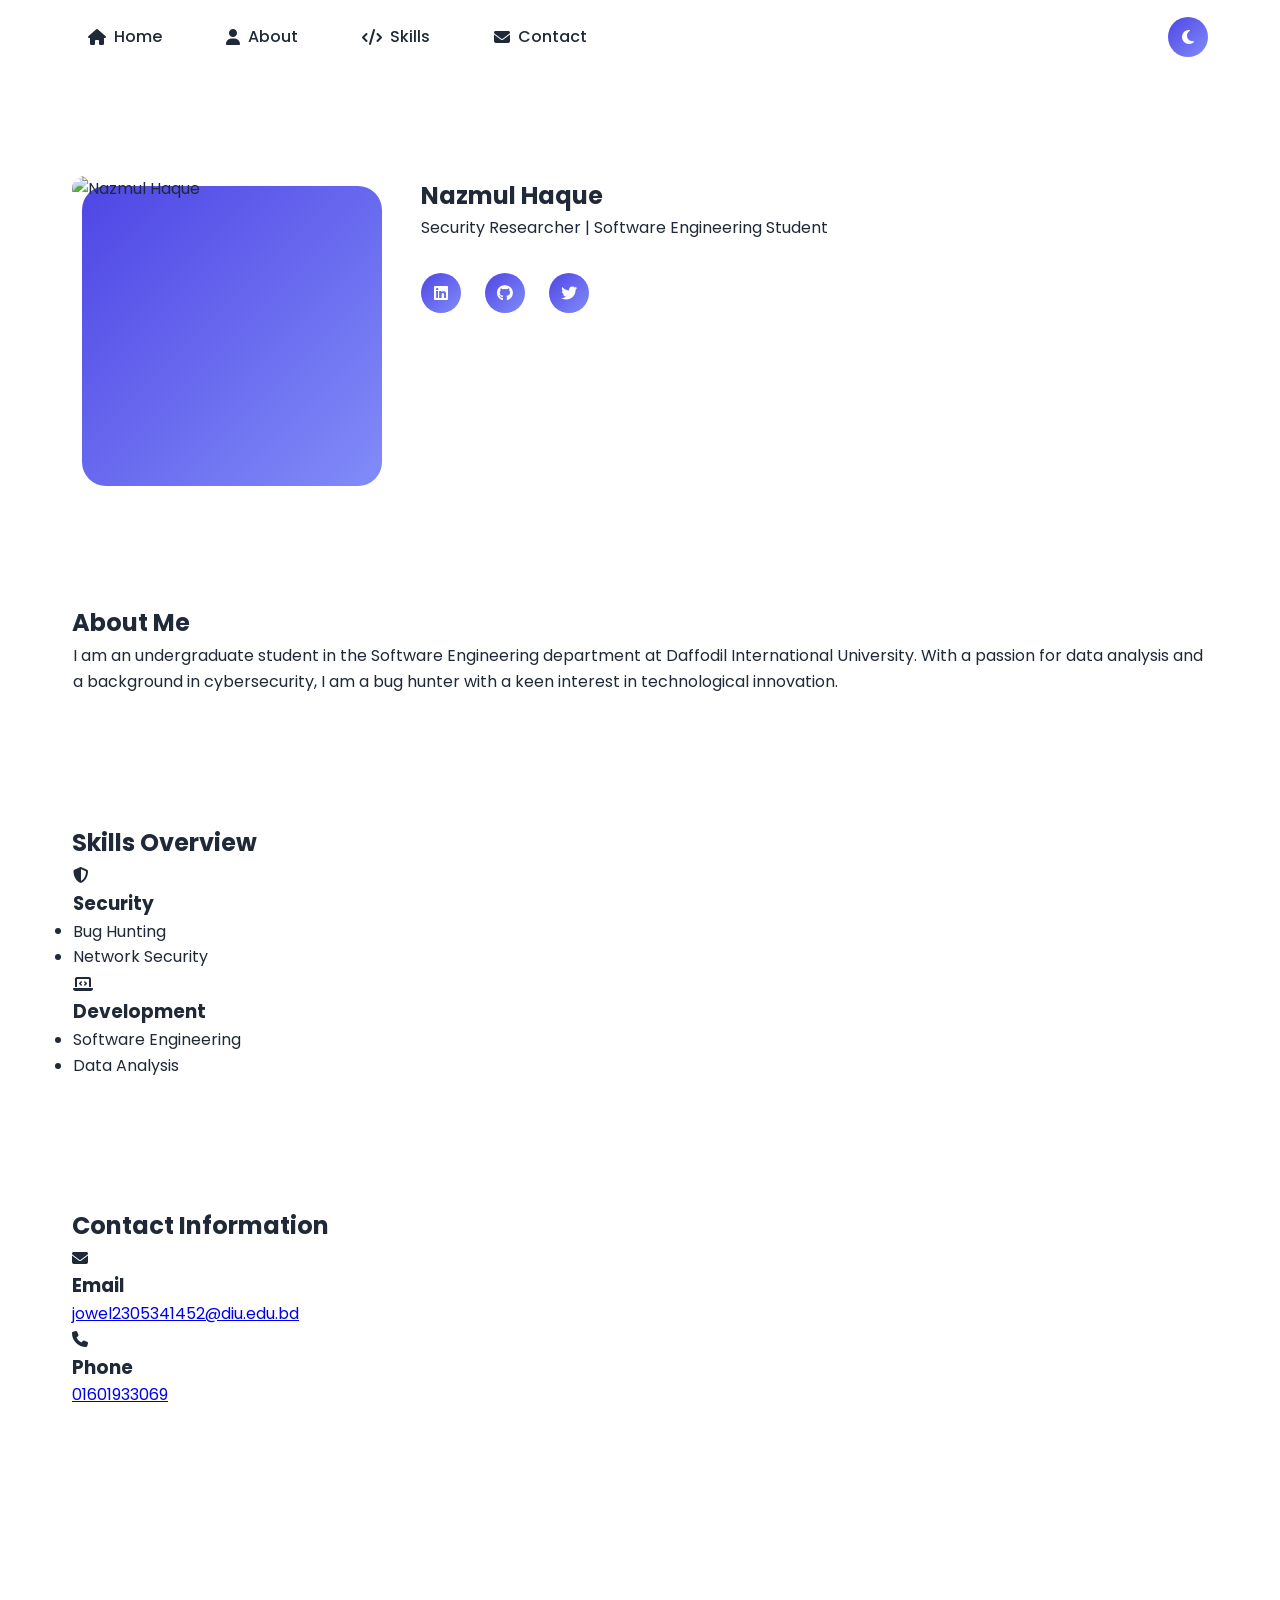
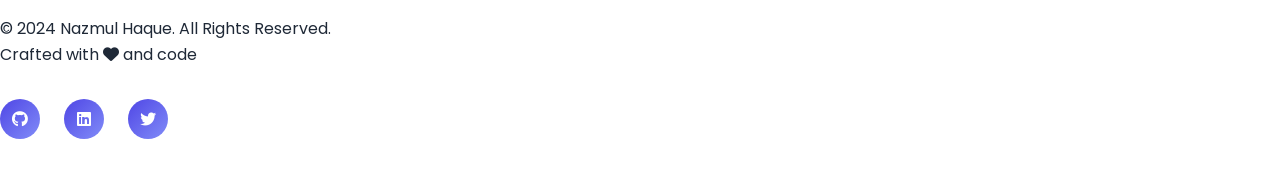
==== index.html @ c7d8745c "Add files via upload" ====
<!DOCTYPE html>
<html lang="en">
<head>
    <meta charset="UTF-8">
    <meta name="viewport" content="width=device-width, initial-scale=1.0">
    <title>Nazmul Haque - Portfolio</title>
    <link rel="stylesheet" href="styles.css">
    <link rel="stylesheet" href="https://cdnjs.cloudflare.com/ajax/libs/font-awesome/6.4.0/css/all.min.css">
    <link href="https://fonts.googleapis.com/css2?family=Poppins:wght@300;400;500;600;700&display=swap" rel="stylesheet">
</head>
<body>
    <header class="site-header">
        <div class="header-container">
            <nav class="main-nav">
                <ul class="nav-links">
                    <li><a href="index.html" class="nav-item active"><i class="fas fa-home"></i> Home</a></li>
                    <li><a href="about.html" class="nav-item"><i class="fas fa-user"></i> About</a></li>
                    <li><a href="skills.html" class="nav-item"><i class="fas fa-code"></i> Skills</a></li>
                    <li><a href="#contact" class="nav-item"><i class="fas fa-envelope"></i> Contact</a></li>
                </ul>
            </nav>
            <div class="theme-toggle">
                <i class="fas fa-moon"></i>
            </div>
        </div>
    </header>

    <main class="main-content">
        <section id="hero" class="section-container">
            <div class="profile-container">
                <div class="profile-image-wrapper">
                    <img src="https://i.ibb.co.com/xcwgsnt/435499066-317453201359215-3889894738429254367-n.jpg" alt="Nazmul Haque" class="avatar">
                    <div class="profile-backdrop"></div>
                </div>
                <div class="profile-content glass-card">
                    <h1 class="section-title">Nazmul Haque</h1>
                    <p class="tagline"><span class="highlight">Security Researcher</span> | <span class="highlight">Software Engineering Student</span></p>
                    <div class="social-links">
                        <a href="https://linkedin.com/in/nazmul-haque-jowel" target="_blank" class="social-icon"><i class="fab fa-linkedin"></i></a>
                        <a href="https://github.com/KafkaScribe" target="_blank" class="social-icon"><i class="fab fa-github"></i></a>
                        <a href="https://twitter.com/naga_nazmul" target="_blank" class="social-icon"><i class="fab fa-twitter"></i></a>
                    </div>
                </div>
            </div>
        </section>

        <section id="about" class="section-container reveal-section">
            <h2 class="section-title">About Me</h2>
            <div class="glass-card">
                <p class="about-text">I am an undergraduate student in the Software Engineering department at Daffodil International University. With a passion for data analysis and a background in cybersecurity, I am a bug hunter with a keen interest in technological innovation.</p>
            </div>
        </section>

        <section id="skills" class="section-container reveal-section">
            <h2 class="section-title">Skills Overview</h2>
            <div class="skills-container">
                <div class="skill-category glass-card">
                    <div class="category-header">
                        <div class="icon-container">
                            <i class="fas fa-shield-alt"></i>
                        </div>
                        <h3>Security</h3>
                    </div>
                    <ul class="skill-list">
                        <li class="skill-item">
                            <span class="skill-name">Bug Hunting</span>
                            <div class="skill-level">
                                <div class="skill-bar" data-percent="90%"></div>
                            </div>
                        </li>
                        <li class="skill-item">
                            <span class="skill-name">Network Security</span>
                            <div class="skill-level">
                                <div class="skill-bar" data-percent="85%"></div>
                            </div>
                        </li>
                    </ul>
                </div>
                <div class="skill-category glass-card">
                    <div class="category-header">
                        <div class="icon-container">
                            <i class="fas fa-laptop-code"></i>
                        </div>
                        <h3>Development</h3>
                    </div>
                    <ul class="skill-list">
                        <li class="skill-item">
                            <span class="skill-name">Software Engineering</span>
                            <div class="skill-level">
                                <div class="skill-bar" data-percent="80%"></div>
                            </div>
                        </li>
                        <li class="skill-item">
                            <span class="skill-name">Data Analysis</span>
                            <div class="skill-level">
                                <div class="skill-bar" data-percent="75%"></div>
                            </div>
                        </li>
                    </ul>
                </div>
            </div>
        </section>

        <section id="contact" class="section-container reveal-section">
            <h2 class="section-title">Contact Information</h2>
            <div class="contact-cards">
                <div class="contact-card">
                    <i class="fas fa-envelope contact-icon"></i>
                    <h3>Email</h3>
                    <p><a href="mailto:jowel2305341452@diu.edu.bd" class="contact-link">jowel2305341452@diu.edu.bd</a></p>
                </div>
                <div class="contact-card">
                    <i class="fas fa-phone contact-icon"></i>
                    <h3>Phone</h3>
                    <p><a href="tel:+8801601933069" class="contact-link">01601933069</a></p>
                </div>
            </div>
        </section>
    </main>

    <footer class="site-footer">
        <div class="footer-content">
            <p>&copy; 2024 <span class="highlight">Nazmul Haque</span>. All Rights Reserved.</p>
            <p class="footer-tagline">Crafted with <i class="fas fa-heart"></i> and code</p>
            <div class="social-links">
                <a href="https://github.com/KafkaScribe" target="_blank" class="social-icon"><i class="fab fa-github"></i></a>
                <a href="https://linkedin.com/in/nazmul-haque-jowel" target="_blank" class="social-icon"><i class="fab fa-linkedin"></i></a>
                <a href="https://twitter.com/naga_nazmul" target="_blank" class="social-icon"><i class="fab fa-twitter"></i></a>
            </div>
        </div>
    </footer>

    <script src="script.js"></script>
</body>
</html>
---- styles.css ----
/* Modern Color Scheme and Variables */
:root {
    --primary-color: #4f46e5;
    --secondary-color: #818cf8;
    --accent-color: #6366f1;
    --text-color: #1f2937;
    --light-text: #6b7280;
    --background: #ffffff;
    --card-bg: #f8fafc;
    --glass-bg: rgba(255, 255, 255, 0.9);
    --glass-border: rgba(255, 255, 255, 0.2);
    --gradient-1: linear-gradient(135deg, #4f46e5, #818cf8);
    --shadow-sm: 0 2px 4px rgba(0, 0, 0, 0.05);
    --shadow-md: 0 4px 6px rgba(0, 0, 0, 0.07);
    --shadow-lg: 0 10px 15px rgba(0, 0, 0, 0.1);
}

/* Dark Theme */
.dark-theme {
    --background: #1a1a1a;
    --card-bg: #2d2d2d;
    --text-color: #e5e7eb;
    --light-text: #9ca3af;
    --glass-bg: rgba(45, 45, 45, 0.9);
}

/* Global Styles */
* {
    margin: 0;
    padding: 0;
    box-sizing: border-box;
}

body {
    font-family: 'Poppins', sans-serif;
    line-height: 1.6;
    color: var(--text-color);
    background-color: var(--background);
    min-height: 100vh;
}

/* Custom Cursor */
.cursor-follower {
    width: 20px;
    height: 20px;
    background: var(--primary-color);
    border-radius: 50%;
    position: fixed;
    pointer-events: none;
    z-index: 9999;
    opacity: 0.6;
    transition: transform 0.3s ease;
    mix-blend-mode: difference;
}

/* Glass Morphism */
.glass-morphism {
    background: var(--glass-bg);
    backdrop-filter: blur(10px);
    -webkit-backdrop-filter: blur(10px);
    border: 1px solid var(--glass-border);
    border-radius: 1rem;
    box-shadow: var(--shadow-md);
}

.glass-card {
    background: var(--glass-bg);
    backdrop-filter: blur(10px);
    -webkit-backdrop-filter: blur(10px);
    border-radius: 1rem;
    border: 1px solid var(--glass-border);
}

.glass-card:hover {
    transform: translateY(-5px);
}

/* Header Styles */
.site-header {
    position: fixed;
    top: 0;
    left: 0;
    right: 0;
    z-index: 1000;
    background: var(--glass-bg);
    backdrop-filter: blur(10px);
    -webkit-backdrop-filter: blur(10px);
    border-bottom: 1px solid rgba(255, 255, 255, 0.1);
    padding: 1rem 0;
    transition: all 0.3s ease;
}

.header-container {
    max-width: 1200px;
    margin: 0 auto;
    padding: 0 2rem;
    display: flex;
    justify-content: space-between;
    align-items: center;
}

/* Navigation */
.nav-links {
    display: flex;
    gap: 2rem;
    list-style: none;
}

.nav-item {
    text-decoration: none;
    color: var(--text-color);
    font-weight: 500;
    display: flex;
    align-items: center;
    gap: 0.5rem;
    padding: 0.5rem 1rem;
    border-radius: 0.5rem;
    transition: all 0.3s ease;
}

.nav-item:hover {
    background: var(--gradient-1);
    color: white;
}

.nav-item.active {
    background: var(--gradient-1);
    color: white;
}

/* Main Content Styles */
.main-content {
    margin-top: 5rem;
    padding: 2rem;
}

.section-container {
    position: relative;
    max-width: 1200px;
    margin: 0 auto;
    padding: 4rem 2rem;
}

.section-background-shape {
    position: absolute;
    top: 0;
    left: 0;
    width: 100%;
    height: 100%;
    background: linear-gradient(45deg, rgba(79, 70, 229, 0.1) 0%, rgba(129, 140, 248, 0.1) 100%);
    clip-path: polygon(0 0, 100% 0, 100% 85%, 0% 100%);
    z-index: -1;
}

/* Profile Section */
.profile-container {
    display: grid;
    grid-template-columns: 300px 1fr;
    gap: 3rem;
    align-items: start;
}

.profile-image-wrapper {
    position: relative;
    width: 300px;
    height: 300px;
    margin: 0 auto;
}

.avatar {
    width: 100%;
    height: 100%;
    object-fit: cover;
    border-radius: 1.5rem;
    position: relative;
    z-index: 2;
}

.profile-backdrop {
    position: absolute;
    top: 10px;
    left: 10px;
    width: 100%;
    height: 100%;
    background: var(--gradient-1);
    border-radius: 1.5rem;
    z-index: 1;
}

.profile-ring {
    position: absolute;
    top: -10px;
    left: -10px;
    width: calc(100% + 20px);
    height: calc(100% + 20px);
    border: 2px solid var(--accent-color);
    border-radius: 1.5rem;
    animation: rotate 10s linear infinite;
}

/* Text Animations */
.split-text {
    opacity: 0;
    transform: translateY(20px);
    animation: fadeInUp 0.6s ease forwards;
}

.fade-in-text {
    opacity: 0;
    animation: fadeIn 1s ease forwards 0.3s;
}

/* Stats Section */
.about-stats {
    display: grid;
    grid-template-columns: repeat(3, 1fr);
    gap: 2rem;
    margin: 3rem 0;
}

.stat-item {
    text-align: center;
    padding: 1.5rem;
    background: var(--glass-bg);
    border-radius: 1rem;
    transition: transform 0.3s ease;
}

.stat-item:hover {
    transform: translateY(-5px);
}

.stat-number {
    font-size: 2.5rem;
    font-weight: 700;
    color: var(--primary-color);
    margin-bottom: 0.5rem;
}

.stat-label {
    color: var(--light-text);
    font-size: 0.9rem;
}

/* Social Links */
.social-links {
    display: flex;
    gap: 1.5rem;
    margin-top: 2rem;
}

.social-icon {
    width: 40px;
    height: 40px;
    display: flex;
    align-items: center;
    justify-content: center;
    background: var(--gradient-1);
    color: white;
    border-radius: 50%;
    text-decoration: none;
    position: relative;
    transition: transform 0.3s ease;
}

.social-icon:hover {
    transform: translateY(-5px);
}

.social-icon .tooltip {
    position: absolute;
    bottom: 100%;
    left: 50%;
    transform: translateX(-50%);
    background: var(--text-color);
    color: white;
    padding: 0.5rem 1rem;
    border-radius: 0.5rem;
    font-size: 0.8rem;
    opacity: 0;
    pointer-events: none;
    transition: all 0.3s ease;
}

.social-icon:hover .tooltip {
    opacity: 1;
    transform: translateX(-50%) translateY(-10px);
}

/* Footer */
.site-footer {
    position: relative;
    margin-top: 4rem;
    padding: 3rem 0;
    overflow: hidden;
}

.footer-waves {
    position: absolute;
    bottom: 0;
    left: 0;
    width: 100%;
    height: 100px;
    z-index: -1;
}

.wave {
    position: absolute;
    bottom: 0;
    left: 0;
    width: 100%;
    height: 100px;
    background: url('data:image/svg+xml,<svg viewBox="0 0 1200 120" xmlns="http://www.w3.org/2000/svg"><path d="M0 0v46.29c47.79 22.2 103.59 32.17 158 28 70.36-5.37 136.33-33.31 206.8-37.5 73.84-4.36 147.54 16.88 218.2 35.26 69.27 18.17 138.3 24.88 209.4 13.08 36.15-6 69.85-17.84 104.45-29.34C989.49 25 1113-14.29 1200 52.47V0z" opacity=".25" fill="%234f46e5"/><path d="M0 0v15.81c13 21.11 27.64 41.05 47.69 56.24C99.41 111.27 165 111 224.58 91.58c31.15-10.15 60.09-26.07 89.67-39.8 40.92-19 84.73-46 130.83-49.67 36.26-2.85 70.9 9.42 98.6 31.56 31.77 25.39 62.32 62 103.63 73 40.44 10.79 81.35-6.69 119.13-24.28s75.16-39 116.92-43.05c59.73-5.85 113.28 22.88 168.9 38.84 30.2 8.66 59 6.17 87.09-7.5 22.43-10.89 48-26.93 60.65-49.24V0z" opacity=".5" fill="%234f46e5"/><path d="M0 0v5.63C149.93 59 314.09 71.32 475.83 42.57c43-7.64 84.23-20.12 127.61-26.46 59-8.63 112.48 12.24 165.56 35.4C827.93 77.22 886 95.24 951.2 90c86.53-7 172.46-45.71 248.8-84.81V0z" fill="%234f46e5"/></svg>') repeat-x;
    background-size: 1200px 100px;
    animation: wave 10s linear infinite;
}

.wave2 {
    animation: wave 7s linear infinite;
    opacity: 0.5;
}

.wave3 {
    animation: wave 5s linear infinite;
    opacity: 0.2;
}

/* Animations */
@keyframes fadeInUp {
    to {
        opacity: 1;
        transform: translateY(0);
    }
}

@keyframes fadeIn {
    to {
        opacity: 1;
    }
}

@keyframes rotate {
    from {
        transform: rotate(0deg);
    }
    to {
        transform: rotate(360deg);
    }
}

@keyframes wave {
    0% {
        transform: translateX(0);
    }
    100% {
        transform: translateX(-1200px);
    }
}

/* Utility Classes */
.hover-float {
    transition: transform 0.3s ease;
}

.hover-float:hover {
    transform: translateY(-5px);
}

.glow-text {
    text-shadow: 0 0 10px rgba(79, 70, 229, 0.5);
}

.glow-effect {
    animation: glow 2s ease-in-out infinite alternate;
}

@keyframes glow {
    from {
        box-shadow: 0 0 10px rgba(79, 70, 229, 0.5);
    }
    to {
        box-shadow: 0 0 20px rgba(79, 70, 229, 0.8);
    }
}

/* Responsive Design */
@media (max-width: 768px) {
    .profile-container {
        grid-template-columns: 1fr;
    }

    .profile-image-wrapper {
        width: 200px;
        height: 200px;
    }

    .about-stats {
        grid-template-columns: 1fr;
    }

    .nav-links {
        display: none;
    }
}

/* Theme Toggle */
.theme-toggle {
    width: 40px;
    height: 40px;
    display: flex;
    align-items: center;
    justify-content: center;
    background: var(--gradient-1);
    color: white;
    border-radius: 50%;
    cursor: pointer;
    transition: transform 0.3s ease;
}

.theme-toggle:hover {
    transform: rotate(180deg);
}

/* CTA Button */
.cta-button {
    display: inline-flex;
    align-items: center;
    gap: 0.5rem;
    padding: 1rem 2rem;
    background: var(--gradient-1);
    color: white;
    text-decoration: none;
    border-radius: 2rem;
    font-weight: 600;
    transition: all 0.3s ease;
    margin-top: 2rem;
}

.cta-button:hover {
    transform: translateY(-3px);
    box-shadow: 0 10px 20px rgba(79, 70, 229, 0.2);
}

.pulse-animation {
    animation: pulse 2s infinite;
}

@keyframes pulse {
    0% {
        box-shadow: 0 0 0 0 rgba(79, 70, 229, 0.4);
    }
    70% {
        box-shadow: 0 0 0 10px rgba(79, 70, 229, 0);
    }
    100% {
        box-shadow: 0 0 0 0 rgba(79, 70, 229, 0);
    }
}

/* Page Transition */
.page-transition-overlay {
    position: fixed;
    top: 0;
    left: 0;
    width: 100%;
    height: 100%;
    background: var(--gradient-1);
    z-index: 9999;
    pointer-events: none;
    opacity: 0;
    transition: opacity 0.5s ease;
}

.page-transition-overlay.active {
    opacity: 1;
}
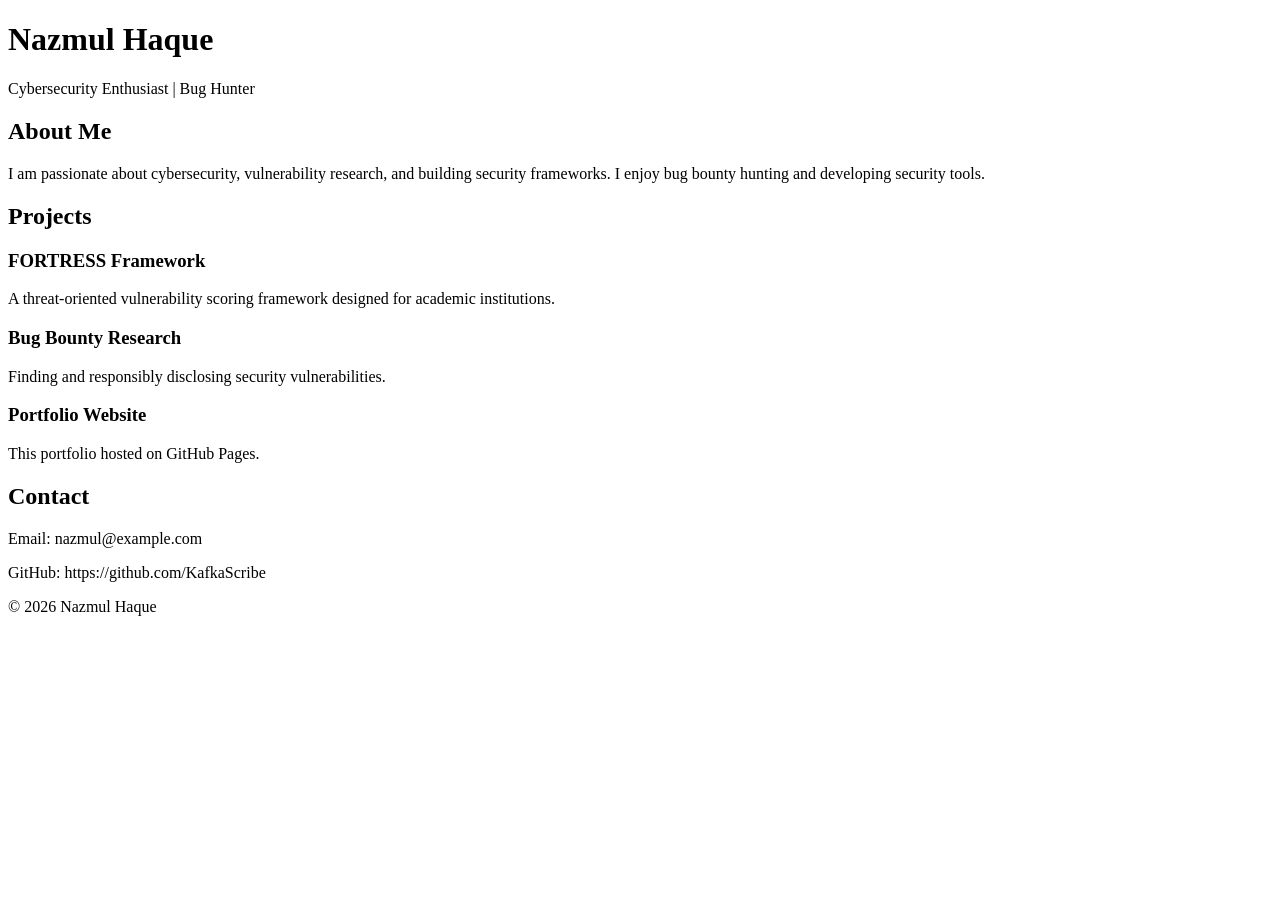
==== commit 672da727: "Revamp portfolio layout and content Updated the structure and content of the portfolio webpage, incl" ====
--- a/index.html
+++ b/index.html
@@ -1,135 +1,57 @@
 <!DOCTYPE html>
 <html lang="en">
 <head>
-    <meta charset="UTF-8">
-    <meta name="viewport" content="width=device-width, initial-scale=1.0">
-    <title>Nazmul Haque - Portfolio</title>
-    <link rel="stylesheet" href="styles.css">
-    <link rel="stylesheet" href="https://cdnjs.cloudflare.com/ajax/libs/font-awesome/6.4.0/css/all.min.css">
-    <link href="https://fonts.googleapis.com/css2?family=Poppins:wght@300;400;500;600;700&display=swap" rel="stylesheet">
+<meta charset="UTF-8">
+<title>Nazmul Haque | Portfolio</title>
+<link rel="stylesheet" href="style.css">
 </head>
+
 <body>
-    <header class="site-header">
-        <div class="header-container">
-            <nav class="main-nav">
-                <ul class="nav-links">
-                    <li><a href="index.html" class="nav-item active"><i class="fas fa-home"></i> Home</a></li>
-                    <li><a href="about.html" class="nav-item"><i class="fas fa-user"></i> About</a></li>
-                    <li><a href="skills.html" class="nav-item"><i class="fas fa-code"></i> Skills</a></li>
-                    <li><a href="#contact" class="nav-item"><i class="fas fa-envelope"></i> Contact</a></li>
-                </ul>
-            </nav>
-            <div class="theme-toggle">
-                <i class="fas fa-moon"></i>
-            </div>
-        </div>
-    </header>
 
-    <main class="main-content">
-        <section id="hero" class="section-container">
-            <div class="profile-container">
-                <div class="profile-image-wrapper">
-                    <img src="https://i.ibb.co.com/xcwgsnt/435499066-317453201359215-3889894738429254367-n.jpg" alt="Nazmul Haque" class="avatar">
-                    <div class="profile-backdrop"></div>
-                </div>
-                <div class="profile-content glass-card">
-                    <h1 class="section-title">Nazmul Haque</h1>
-                    <p class="tagline"><span class="highlight">Security Researcher</span> | <span class="highlight">Software Engineering Student</span></p>
-                    <div class="social-links">
-                        <a href="https://linkedin.com/in/nazmul-haque-jowel" target="_blank" class="social-icon"><i class="fab fa-linkedin"></i></a>
-                        <a href="https://github.com/KafkaScribe" target="_blank" class="social-icon"><i class="fab fa-github"></i></a>
-                        <a href="https://twitter.com/naga_nazmul" target="_blank" class="social-icon"><i class="fab fa-twitter"></i></a>
-                    </div>
-                </div>
-            </div>
-        </section>
+<header>
+<h1>Nazmul Haque</h1>
+<p>Cybersecurity Enthusiast | Bug Hunter</p>
+</header>
 
-        <section id="about" class="section-container reveal-section">
-            <h2 class="section-title">About Me</h2>
-            <div class="glass-card">
-                <p class="about-text">I am an undergraduate student in the Software Engineering department at Daffodil International University. With a passion for data analysis and a background in cybersecurity, I am a bug hunter with a keen interest in technological innovation.</p>
-            </div>
-        </section>
+<section id="about">
+<h2>About Me</h2>
+<p>
+I am passionate about cybersecurity, vulnerability research,
+and building security frameworks. I enjoy bug bounty hunting
+and developing security tools.
+</p>
+</section>
 
-        <section id="skills" class="section-container reveal-section">
-            <h2 class="section-title">Skills Overview</h2>
-            <div class="skills-container">
-                <div class="skill-category glass-card">
-                    <div class="category-header">
-                        <div class="icon-container">
-                            <i class="fas fa-shield-alt"></i>
-                        </div>
-                        <h3>Security</h3>
-                    </div>
-                    <ul class="skill-list">
-                        <li class="skill-item">
-                            <span class="skill-name">Bug Hunting</span>
-                            <div class="skill-level">
-                                <div class="skill-bar" data-percent="90%"></div>
-                            </div>
-                        </li>
-                        <li class="skill-item">
-                            <span class="skill-name">Network Security</span>
-                            <div class="skill-level">
-                                <div class="skill-bar" data-percent="85%"></div>
-                            </div>
-                        </li>
-                    </ul>
-                </div>
-                <div class="skill-category glass-card">
-                    <div class="category-header">
-                        <div class="icon-container">
-                            <i class="fas fa-laptop-code"></i>
-                        </div>
-                        <h3>Development</h3>
-                    </div>
-                    <ul class="skill-list">
-                        <li class="skill-item">
-                            <span class="skill-name">Software Engineering</span>
-                            <div class="skill-level">
-                                <div class="skill-bar" data-percent="80%"></div>
-                            </div>
-                        </li>
-                        <li class="skill-item">
-                            <span class="skill-name">Data Analysis</span>
-                            <div class="skill-level">
-                                <div class="skill-bar" data-percent="75%"></div>
-                            </div>
-                        </li>
-                    </ul>
-                </div>
-            </div>
-        </section>
+<section id="projects">
+<h2>Projects</h2>
 
-        <section id="contact" class="section-container reveal-section">
-            <h2 class="section-title">Contact Information</h2>
-            <div class="contact-cards">
-                <div class="contact-card">
-                    <i class="fas fa-envelope contact-icon"></i>
-                    <h3>Email</h3>
-                    <p><a href="mailto:jowel2305341452@diu.edu.bd" class="contact-link">jowel2305341452@diu.edu.bd</a></p>
-                </div>
-                <div class="contact-card">
-                    <i class="fas fa-phone contact-icon"></i>
-                    <h3>Phone</h3>
-                    <p><a href="tel:+8801601933069" class="contact-link">01601933069</a></p>
-                </div>
-            </div>
-        </section>
-    </main>
+<div class="card">
+<h3>FORTRESS Framework</h3>
+<p>A threat-oriented vulnerability scoring framework designed for academic institutions.</p>
+</div>
 
-    <footer class="site-footer">
-        <div class="footer-content">
-            <p>&copy; 2024 <span class="highlight">Nazmul Haque</span>. All Rights Reserved.</p>
-            <p class="footer-tagline">Crafted with <i class="fas fa-heart"></i> and code</p>
-            <div class="social-links">
-                <a href="https://github.com/KafkaScribe" target="_blank" class="social-icon"><i class="fab fa-github"></i></a>
-                <a href="https://linkedin.com/in/nazmul-haque-jowel" target="_blank" class="social-icon"><i class="fab fa-linkedin"></i></a>
-                <a href="https://twitter.com/naga_nazmul" target="_blank" class="social-icon"><i class="fab fa-twitter"></i></a>
-            </div>
-        </div>
-    </footer>
+<div class="card">
+<h3>Bug Bounty Research</h3>
+<p>Finding and responsibly disclosing security vulnerabilities.</p>
+</div>
 
-    <script src="script.js"></script>
+<div class="card">
+<h3>Portfolio Website</h3>
+<p>This portfolio hosted on GitHub Pages.</p>
+</div>
+
+</section>
+
+<section id="contact">
+<h2>Contact</h2>
+<p>Email: nazmul@example.com</p>
+<p>GitHub: https://github.com/KafkaScribe</p>
+</section>
+
+<footer>
+<p>© 2026 Nazmul Haque</p>
+</footer>
+
+<script src="script.js"></script>
 </body>
-</html>+</html>
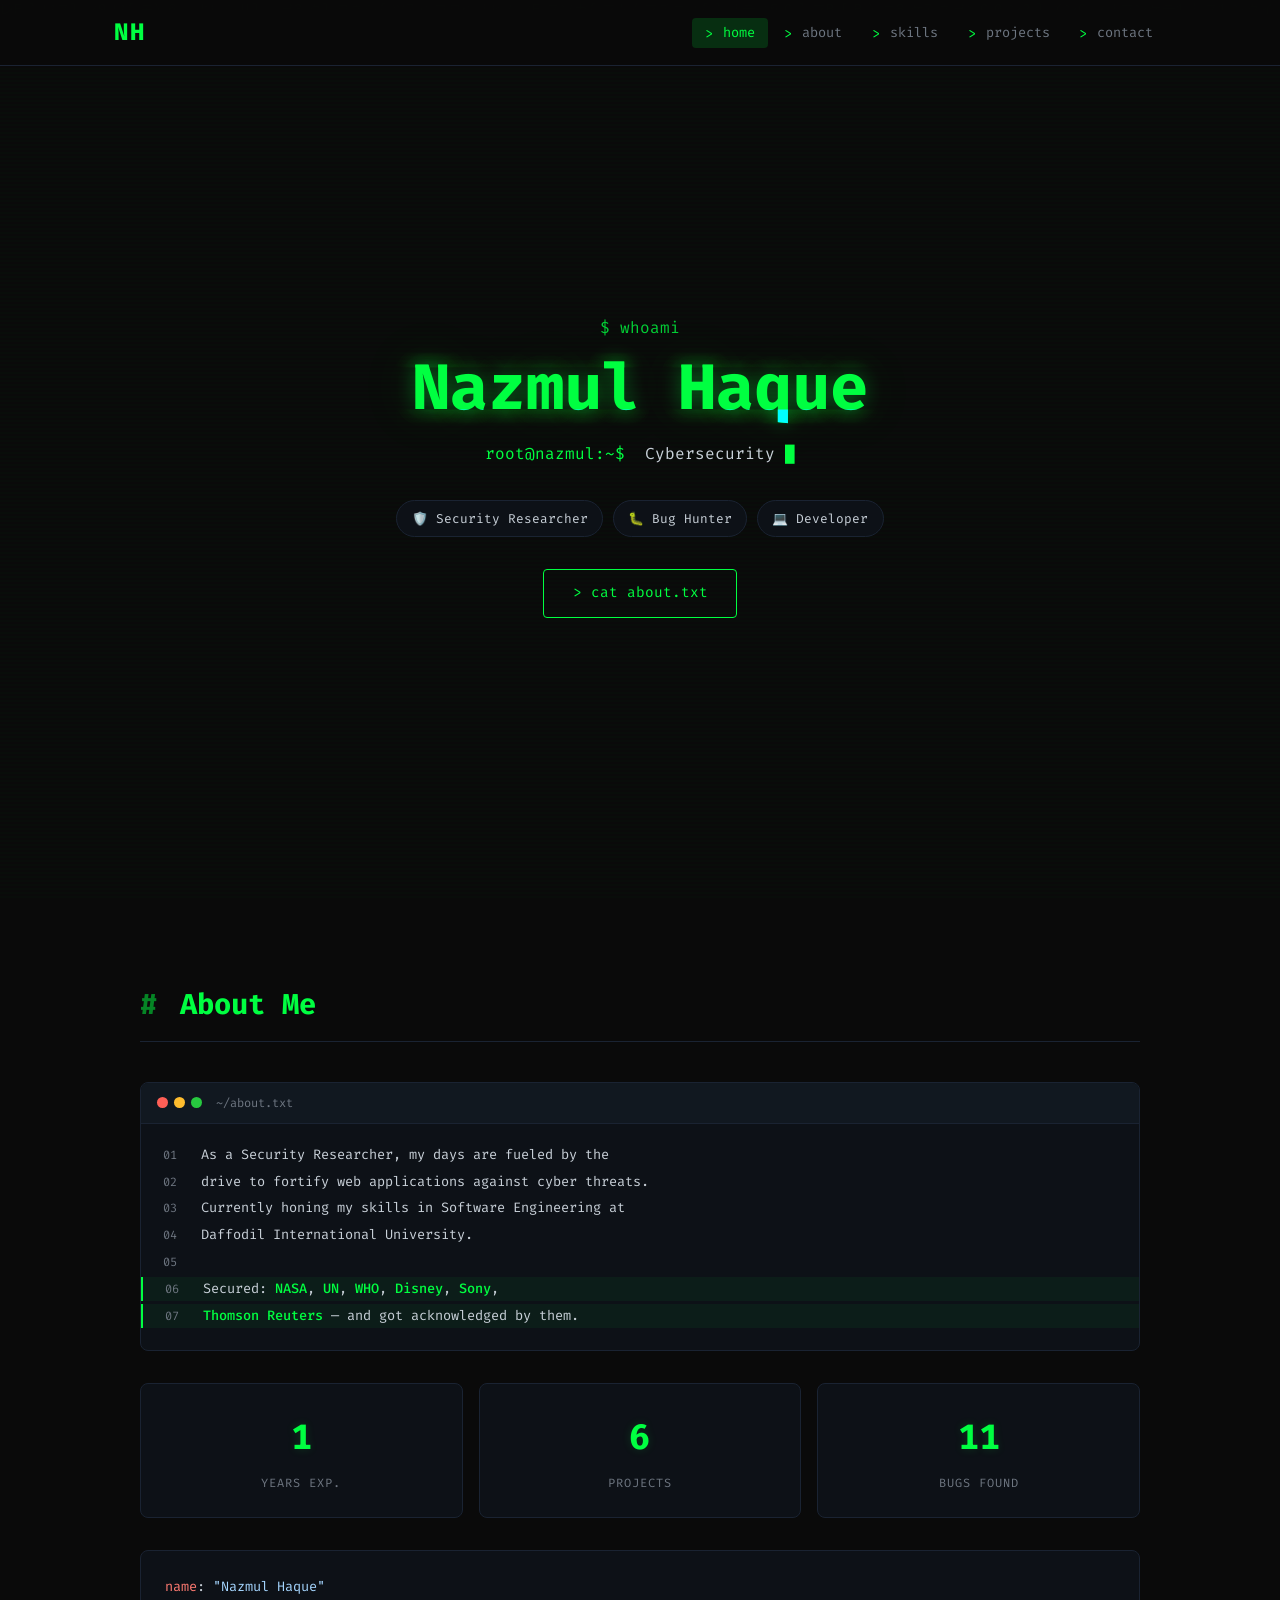
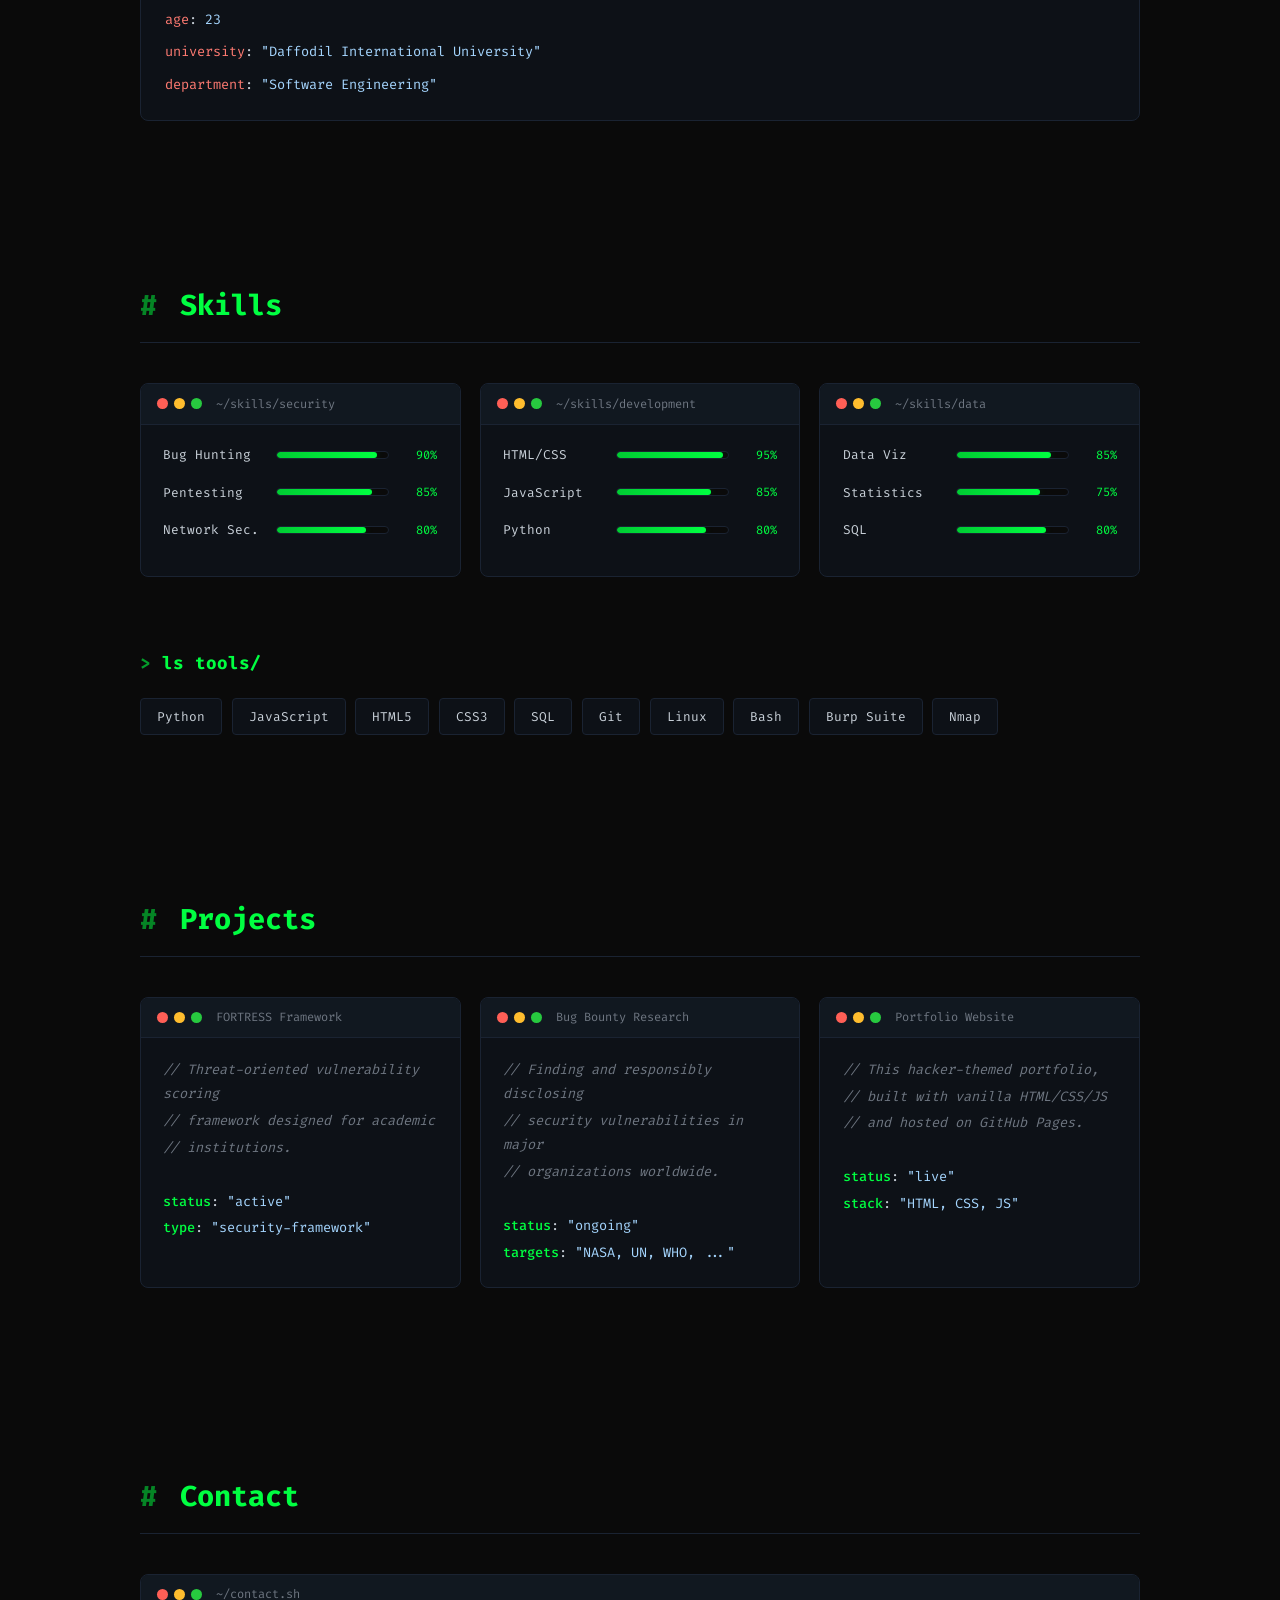
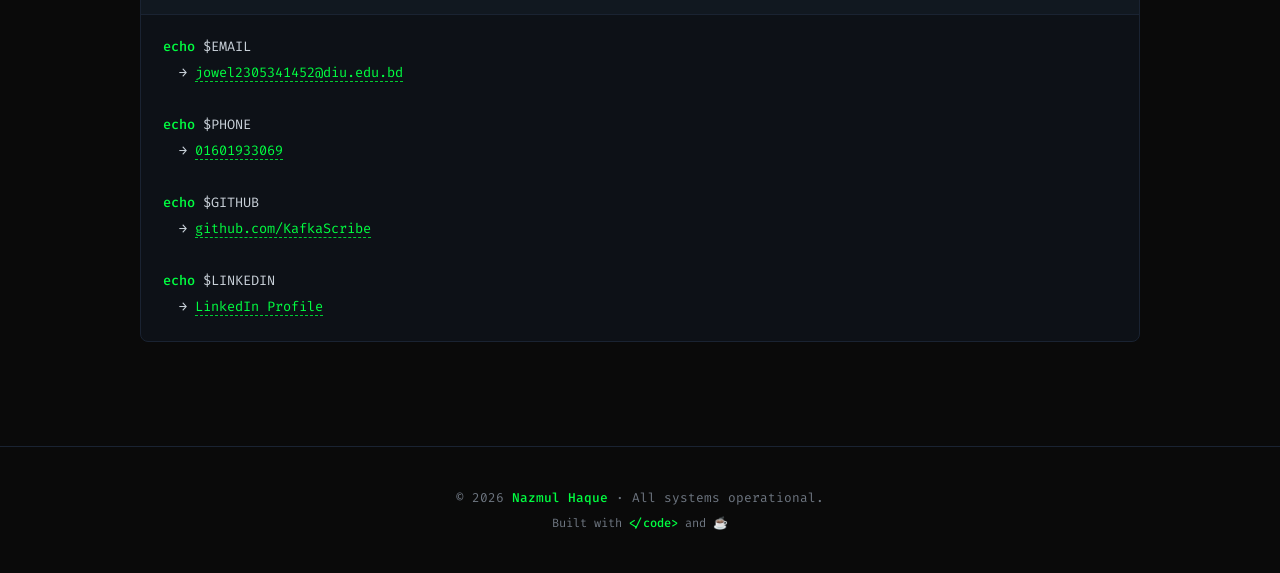
==== commit d7565ec0: "redesign: hacker terminal themed portfolio - matrix rain, glitch text, terminal UI cards" ====
--- a/index.html
+++ b/index.html
@@ -1,57 +1,384 @@
 <!DOCTYPE html>
 <html lang="en">
+
 <head>
-<meta charset="UTF-8">
-<title>Nazmul Haque | Portfolio</title>
-<link rel="stylesheet" href="style.css">
+    <meta charset="UTF-8">
+    <meta name="viewport" content="width=device-width, initial-scale=1.0">
+    <title>Nazmul Haque | Security Researcher</title>
+    <meta name="description"
+        content="Nazmul Haque — Cybersecurity Researcher, Bug Hunter, and Software Engineering student. Secured NASA, UN, WHO, Disney, Sony, and more.">
+    <link rel="preconnect" href="https://fonts.googleapis.com">
+    <link rel="preconnect" href="https://fonts.gstatic.com" crossorigin>
+    <link href="https://fonts.googleapis.com/css2?family=Fira+Code:wght@300;400;500;600;700&display=swap"
+        rel="stylesheet">
+    <link rel="stylesheet" href="styles.css">
 </head>
 
 <body>
 
-<header>
-<h1>Nazmul Haque</h1>
-<p>Cybersecurity Enthusiast | Bug Hunter</p>
-</header>
-
-<section id="about">
-<h2>About Me</h2>
-<p>
-I am passionate about cybersecurity, vulnerability research,
-and building security frameworks. I enjoy bug bounty hunting
-and developing security tools.
-</p>
-</section>
-
-<section id="projects">
-<h2>Projects</h2>
-
-<div class="card">
-<h3>FORTRESS Framework</h3>
-<p>A threat-oriented vulnerability scoring framework designed for academic institutions.</p>
-</div>
-
-<div class="card">
-<h3>Bug Bounty Research</h3>
-<p>Finding and responsibly disclosing security vulnerabilities.</p>
-</div>
-
-<div class="card">
-<h3>Portfolio Website</h3>
-<p>This portfolio hosted on GitHub Pages.</p>
-</div>
-
-</section>
-
-<section id="contact">
-<h2>Contact</h2>
-<p>Email: nazmul@example.com</p>
-<p>GitHub: https://github.com/KafkaScribe</p>
-</section>
-
-<footer>
-<p>© 2026 Nazmul Haque</p>
-</footer>
-
-<script src="script.js"></script>
+    <!-- Matrix Rain Canvas -->
+    <canvas id="matrix-canvas"></canvas>
+
+    <!-- Scanline Overlay -->
+    <div class="scanline-overlay"></div>
+
+    <!-- Navigation -->
+    <nav id="main-nav">
+        <div class="nav-container">
+            <a href="#home" class="nav-logo glitch-text" data-text="NH">NH</a>
+            <ul class="nav-links">
+                <li><a href="#home" class="nav-cmd active"><span class="prompt">&gt;</span> home</a></li>
+                <li><a href="#about" class="nav-cmd"><span class="prompt">&gt;</span> about</a></li>
+                <li><a href="#skills" class="nav-cmd"><span class="prompt">&gt;</span> skills</a></li>
+                <li><a href="#projects" class="nav-cmd"><span class="prompt">&gt;</span> projects</a></li>
+                <li><a href="#contact" class="nav-cmd"><span class="prompt">&gt;</span> contact</a></li>
+            </ul>
+            <button class="mobile-toggle" id="mobile-toggle" aria-label="Toggle menu">
+                <span></span><span></span><span></span>
+            </button>
+        </div>
+    </nav>
+
+    <!-- Hero Section -->
+    <section id="home" class="hero-section">
+        <div class="hero-content">
+            <p class="hero-prefix">$ whoami</p>
+            <h1 class="glitch-text" data-text="Nazmul Haque">Nazmul Haque</h1>
+            <div class="typed-container">
+                <span class="typed-prefix">root@nazmul:~$&nbsp;</span>
+                <span id="typed-text"></span>
+                <span class="cursor-blink">█</span>
+            </div>
+            <div class="hero-badges">
+                <span class="badge">🛡️ Security Researcher</span>
+                <span class="badge">🐛 Bug Hunter</span>
+                <span class="badge">💻 Developer</span>
+            </div>
+            <a href="#about" class="cta-btn">
+                <span class="prompt">&gt;</span> cat about.txt
+            </a>
+        </div>
+    </section>
+
+    <!-- About Section -->
+    <section id="about" class="section reveal-section">
+        <div class="section-inner">
+            <h2 class="section-title"><span class="prompt">#</span> About Me</h2>
+            <div class="terminal-window">
+                <div class="terminal-header">
+                    <span class="dot red"></span>
+                    <span class="dot yellow"></span>
+                    <span class="dot green"></span>
+                    <span class="terminal-title">~/about.txt</span>
+                </div>
+                <div class="terminal-body">
+                    <p class="terminal-line">
+                        <span class="line-num">01</span>
+                        As a Security Researcher, my days are fueled by the
+                    </p>
+                    <p class="terminal-line">
+                        <span class="line-num">02</span>
+                        drive to fortify web applications against cyber threats.
+                    </p>
+                    <p class="terminal-line">
+                        <span class="line-num">03</span>
+                        Currently honing my skills in Software Engineering at
+                    </p>
+                    <p class="terminal-line">
+                        <span class="line-num">04</span>
+                        Daffodil International University.
+                    </p>
+                    <p class="terminal-line">
+                        <span class="line-num">05</span>
+                        &nbsp;
+                    </p>
+                    <p class="terminal-line highlight-line">
+                        <span class="line-num">06</span>
+                        Secured: <span class="accent">NASA</span>, <span class="accent">UN</span>, <span
+                            class="accent">WHO</span>, <span class="accent">Disney</span>, <span
+                            class="accent">Sony</span>,
+                    </p>
+                    <p class="terminal-line highlight-line">
+                        <span class="line-num">07</span>
+                        <span class="accent">Thomson Reuters</span> — and got acknowledged by them.
+                    </p>
+                </div>
+            </div>
+
+            <div class="stats-grid">
+                <div class="stat-card">
+                    <span class="stat-value" data-target="3">0</span>
+                    <span class="stat-label">Years Exp.</span>
+                </div>
+                <div class="stat-card">
+                    <span class="stat-value" data-target="15">0</span>
+                    <span class="stat-label">Projects</span>
+                </div>
+                <div class="stat-card">
+                    <span class="stat-value" data-target="25">0</span>
+                    <span class="stat-label">Bugs Found</span>
+                </div>
+            </div>
+
+            <div class="info-grid">
+                <div class="info-item"><span class="info-key">name</span>: <span class="info-val">"Nazmul Haque"</span>
+                </div>
+                <div class="info-item"><span class="info-key">age</span>: <span class="info-val">23</span></div>
+                <div class="info-item"><span class="info-key">university</span>: <span class="info-val">"Daffodil
+                        International University"</span></div>
+                <div class="info-item"><span class="info-key">department</span>: <span class="info-val">"Software
+                        Engineering"</span></div>
+            </div>
+        </div>
+    </section>
+
+    <!-- Skills Section -->
+    <section id="skills" class="section reveal-section">
+        <div class="section-inner">
+            <h2 class="section-title"><span class="prompt">#</span> Skills</h2>
+
+            <div class="skills-columns">
+                <!-- Security -->
+                <div class="terminal-window">
+                    <div class="terminal-header">
+                        <span class="dot red"></span>
+                        <span class="dot yellow"></span>
+                        <span class="dot green"></span>
+                        <span class="terminal-title">~/skills/security</span>
+                    </div>
+                    <div class="terminal-body">
+                        <div class="skill-row">
+                            <span class="skill-name">Bug Hunting</span>
+                            <div class="skill-bar-track">
+                                <div class="skill-bar-fill" data-percent="90"></div>
+                            </div>
+                            <span class="skill-pct">90%</span>
+                        </div>
+                        <div class="skill-row">
+                            <span class="skill-name">Pentesting</span>
+                            <div class="skill-bar-track">
+                                <div class="skill-bar-fill" data-percent="85"></div>
+                            </div>
+                            <span class="skill-pct">85%</span>
+                        </div>
+                        <div class="skill-row">
+                            <span class="skill-name">Network Sec.</span>
+                            <div class="skill-bar-track">
+                                <div class="skill-bar-fill" data-percent="80"></div>
+                            </div>
+                            <span class="skill-pct">80%</span>
+                        </div>
+                    </div>
+                </div>
+
+                <!-- Development -->
+                <div class="terminal-window">
+                    <div class="terminal-header">
+                        <span class="dot red"></span>
+                        <span class="dot yellow"></span>
+                        <span class="dot green"></span>
+                        <span class="terminal-title">~/skills/development</span>
+                    </div>
+                    <div class="terminal-body">
+                        <div class="skill-row">
+                            <span class="skill-name">HTML/CSS</span>
+                            <div class="skill-bar-track">
+                                <div class="skill-bar-fill" data-percent="95"></div>
+                            </div>
+                            <span class="skill-pct">95%</span>
+                        </div>
+                        <div class="skill-row">
+                            <span class="skill-name">JavaScript</span>
+                            <div class="skill-bar-track">
+                                <div class="skill-bar-fill" data-percent="85"></div>
+                            </div>
+                            <span class="skill-pct">85%</span>
+                        </div>
+                        <div class="skill-row">
+                            <span class="skill-name">Python</span>
+                            <div class="skill-bar-track">
+                                <div class="skill-bar-fill" data-percent="80"></div>
+                            </div>
+                            <span class="skill-pct">80%</span>
+                        </div>
+                    </div>
+                </div>
+
+                <!-- Data -->
+                <div class="terminal-window">
+                    <div class="terminal-header">
+                        <span class="dot red"></span>
+                        <span class="dot yellow"></span>
+                        <span class="dot green"></span>
+                        <span class="terminal-title">~/skills/data</span>
+                    </div>
+                    <div class="terminal-body">
+                        <div class="skill-row">
+                            <span class="skill-name">Data Viz</span>
+                            <div class="skill-bar-track">
+                                <div class="skill-bar-fill" data-percent="85"></div>
+                            </div>
+                            <span class="skill-pct">85%</span>
+                        </div>
+                        <div class="skill-row">
+                            <span class="skill-name">Statistics</span>
+                            <div class="skill-bar-track">
+                                <div class="skill-bar-fill" data-percent="75"></div>
+                            </div>
+                            <span class="skill-pct">75%</span>
+                        </div>
+                        <div class="skill-row">
+                            <span class="skill-name">SQL</span>
+                            <div class="skill-bar-track">
+                                <div class="skill-bar-fill" data-percent="80"></div>
+                            </div>
+                            <span class="skill-pct">80%</span>
+                        </div>
+                    </div>
+                </div>
+            </div>
+
+            <!-- Tools -->
+            <h3 class="sub-title"><span class="prompt">&gt;</span> ls tools/</h3>
+            <div class="tools-grid">
+                <div class="tool-chip">Python</div>
+                <div class="tool-chip">JavaScript</div>
+                <div class="tool-chip">HTML5</div>
+                <div class="tool-chip">CSS3</div>
+                <div class="tool-chip">SQL</div>
+                <div class="tool-chip">Git</div>
+                <div class="tool-chip">Linux</div>
+                <div class="tool-chip">Bash</div>
+                <div class="tool-chip">Burp Suite</div>
+                <div class="tool-chip">Nmap</div>
+            </div>
+        </div>
+    </section>
+
+    <!-- Projects Section -->
+    <section id="projects" class="section reveal-section">
+        <div class="section-inner">
+            <h2 class="section-title"><span class="prompt">#</span> Projects</h2>
+
+            <div class="projects-grid">
+                <div class="terminal-window project-card">
+                    <div class="terminal-header">
+                        <span class="dot red"></span>
+                        <span class="dot yellow"></span>
+                        <span class="dot green"></span>
+                        <span class="terminal-title">FORTRESS Framework</span>
+                    </div>
+                    <div class="terminal-body">
+                        <p class="terminal-line"><span class="line-comment">// Threat-oriented vulnerability
+                                scoring</span></p>
+                        <p class="terminal-line"><span class="line-comment">// framework designed for academic</span>
+                        </p>
+                        <p class="terminal-line"><span class="line-comment">// institutions.</span></p>
+                        <p class="terminal-line">&nbsp;</p>
+                        <p class="terminal-line"><span class="accent">status</span>: <span
+                                class="string-val">"active"</span></p>
+                        <p class="terminal-line"><span class="accent">type</span>: <span
+                                class="string-val">"security-framework"</span></p>
+                    </div>
+                </div>
+
+                <div class="terminal-window project-card">
+                    <div class="terminal-header">
+                        <span class="dot red"></span>
+                        <span class="dot yellow"></span>
+                        <span class="dot green"></span>
+                        <span class="terminal-title">Bug Bounty Research</span>
+                    </div>
+                    <div class="terminal-body">
+                        <p class="terminal-line"><span class="line-comment">// Finding and responsibly disclosing</span>
+                        </p>
+                        <p class="terminal-line"><span class="line-comment">// security vulnerabilities in major</span>
+                        </p>
+                        <p class="terminal-line"><span class="line-comment">// organizations worldwide.</span></p>
+                        <p class="terminal-line">&nbsp;</p>
+                        <p class="terminal-line"><span class="accent">status</span>: <span
+                                class="string-val">"ongoing"</span></p>
+                        <p class="terminal-line"><span class="accent">targets</span>: <span class="string-val">"NASA,
+                                UN, WHO, ..."</span></p>
+                    </div>
+                </div>
+
+                <div class="terminal-window project-card">
+                    <div class="terminal-header">
+                        <span class="dot red"></span>
+                        <span class="dot yellow"></span>
+                        <span class="dot green"></span>
+                        <span class="terminal-title">Portfolio Website</span>
+                    </div>
+                    <div class="terminal-body">
+                        <p class="terminal-line"><span class="line-comment">// This hacker-themed portfolio,</span></p>
+                        <p class="terminal-line"><span class="line-comment">// built with vanilla HTML/CSS/JS</span></p>
+                        <p class="terminal-line"><span class="line-comment">// and hosted on GitHub Pages.</span></p>
+                        <p class="terminal-line">&nbsp;</p>
+                        <p class="terminal-line"><span class="accent">status</span>: <span
+                                class="string-val">"live"</span></p>
+                        <p class="terminal-line"><span class="accent">stack</span>: <span class="string-val">"HTML, CSS,
+                                JS"</span></p>
+                    </div>
+                </div>
+            </div>
+        </div>
+    </section>
+
+    <!-- Contact Section -->
+    <section id="contact" class="section reveal-section">
+        <div class="section-inner">
+            <h2 class="section-title"><span class="prompt">#</span> Contact</h2>
+
+            <div class="terminal-window">
+                <div class="terminal-header">
+                    <span class="dot red"></span>
+                    <span class="dot yellow"></span>
+                    <span class="dot green"></span>
+                    <span class="terminal-title">~/contact.sh</span>
+                </div>
+                <div class="terminal-body contact-terminal">
+                    <p class="terminal-line">
+                        <span class="accent">echo</span> $EMAIL
+                    </p>
+                    <p class="terminal-line output-line">
+                        → <a href="mailto:jowel2305341452@diu.edu.bd"
+                            class="contact-link">jowel2305341452@diu.edu.bd</a>
+                    </p>
+                    <p class="terminal-line">&nbsp;</p>
+                    <p class="terminal-line">
+                        <span class="accent">echo</span> $PHONE
+                    </p>
+                    <p class="terminal-line output-line">
+                        → <a href="tel:+8801601933069" class="contact-link">01601933069</a>
+                    </p>
+                    <p class="terminal-line">&nbsp;</p>
+                    <p class="terminal-line">
+                        <span class="accent">echo</span> $GITHUB
+                    </p>
+                    <p class="terminal-line output-line">
+                        → <a href="https://github.com/KafkaScribe" target="_blank" rel="noopener"
+                            class="contact-link">github.com/KafkaScribe</a>
+                    </p>
+                    <p class="terminal-line">&nbsp;</p>
+                    <p class="terminal-line">
+                        <span class="accent">echo</span> $LINKEDIN
+                    </p>
+                    <p class="terminal-line output-line">
+                        → <a href="#" class="contact-link">LinkedIn Profile</a>
+                    </p>
+                </div>
+            </div>
+        </div>
+    </section>
+
+    <!-- Footer -->
+    <footer id="footer">
+        <p>&copy; 2026 <span class="accent">Nazmul Haque</span> &middot; All systems operational.</p>
+        <p class="footer-sub">Built with <span class="accent">&lt;/code&gt;</span> and ☕</p>
+    </footer>
+
+    <script src="script.js"></script>
 </body>
-</html>
+
+</html>
--- a/styles.css
+++ b/styles.css
@@ -0,0 +1,652 @@
+/* ============================================
+   HACKER TERMINAL PORTFOLIO — Nazmul Haque
+   ============================================ */
+
+/* --- Reset & Base --- */
+*, *::before, *::after {
+    margin: 0;
+    padding: 0;
+    box-sizing: border-box;
+}
+
+:root {
+    --bg: #0a0a0a;
+    --bg-panel: #0d1117;
+    --bg-card: #111820;
+    --green: #00ff41;
+    --green-dim: #00cc33;
+    --green-glow: rgba(0, 255, 65, 0.15);
+    --green-glow-strong: rgba(0, 255, 65, 0.35);
+    --text: #c9d1d9;
+    --text-dim: #6e7681;
+    --red: #ff5f56;
+    --yellow: #ffbd2e;
+    --green-dot: #27c93f;
+    --border: #1a2332;
+    --font-mono: 'Fira Code', 'Courier New', monospace;
+}
+
+html {
+    scroll-behavior: smooth;
+    scroll-padding-top: 70px;
+}
+
+body {
+    font-family: var(--font-mono);
+    background: var(--bg);
+    color: var(--text);
+    line-height: 1.7;
+    overflow-x: hidden;
+    min-height: 100vh;
+}
+
+::selection {
+    background: var(--green);
+    color: var(--bg);
+}
+
+/* --- Matrix Canvas --- */
+#matrix-canvas {
+    position: fixed;
+    top: 0;
+    left: 0;
+    width: 100%;
+    height: 100%;
+    z-index: 0;
+    opacity: 0.07;
+    pointer-events: none;
+}
+
+/* --- Scanline Overlay --- */
+.scanline-overlay {
+    position: fixed;
+    top: 0;
+    left: 0;
+    width: 100%;
+    height: 100%;
+    z-index: 1;
+    pointer-events: none;
+    background: repeating-linear-gradient(
+        0deg,
+        transparent,
+        transparent 2px,
+        rgba(0, 255, 65, 0.015) 2px,
+        rgba(0, 255, 65, 0.015) 4px
+    );
+}
+
+/* --- Navigation --- */
+#main-nav {
+    position: fixed;
+    top: 0;
+    left: 0;
+    width: 100%;
+    z-index: 100;
+    background: rgba(10, 10, 10, 0.88);
+    backdrop-filter: blur(12px);
+    -webkit-backdrop-filter: blur(12px);
+    border-bottom: 1px solid var(--border);
+    transition: transform 0.3s ease;
+}
+
+.nav-container {
+    max-width: 1100px;
+    margin: 0 auto;
+    display: flex;
+    align-items: center;
+    justify-content: space-between;
+    padding: 0.75rem 1.5rem;
+}
+
+.nav-logo {
+    font-size: 1.5rem;
+    font-weight: 700;
+    color: var(--green);
+    text-decoration: none;
+    letter-spacing: 2px;
+}
+
+.nav-links {
+    display: flex;
+    list-style: none;
+    gap: 0.25rem;
+}
+
+.nav-cmd {
+    color: var(--text-dim);
+    text-decoration: none;
+    font-size: 0.85rem;
+    padding: 0.4rem 0.8rem;
+    border-radius: 4px;
+    transition: all 0.25s ease;
+    white-space: nowrap;
+}
+
+.nav-cmd .prompt {
+    color: var(--green);
+    margin-right: 2px;
+}
+
+.nav-cmd:hover,
+.nav-cmd.active {
+    color: var(--green);
+    background: var(--green-glow);
+}
+
+/* Mobile Toggle */
+.mobile-toggle {
+    display: none;
+    flex-direction: column;
+    gap: 5px;
+    background: none;
+    border: none;
+    cursor: pointer;
+    padding: 4px;
+}
+.mobile-toggle span {
+    display: block;
+    width: 24px;
+    height: 2px;
+    background: var(--green);
+    transition: all 0.3s ease;
+}
+
+/* --- Glitch Text --- */
+.glitch-text {
+    position: relative;
+}
+.glitch-text::before,
+.glitch-text::after {
+    content: attr(data-text);
+    position: absolute;
+    top: 0;
+    left: 0;
+    width: 100%;
+    height: 100%;
+    pointer-events: none;
+}
+.glitch-text::before {
+    color: var(--green);
+    animation: glitch-1 2.5s infinite linear alternate-reverse;
+    clip-path: inset(0 0 80% 0);
+}
+.glitch-text::after {
+    color: #0ff;
+    animation: glitch-2 2.5s infinite linear alternate-reverse;
+    clip-path: inset(80% 0 0 0);
+}
+
+@keyframes glitch-1 {
+    0%, 90%, 100% { transform: translate(0); }
+    92% { transform: translate(-3px, 1px); }
+    94% { transform: translate(3px, -1px); }
+    96% { transform: translate(-2px, 2px); }
+}
+@keyframes glitch-2 {
+    0%, 90%, 100% { transform: translate(0); }
+    91% { transform: translate(2px, -1px); }
+    93% { transform: translate(-3px, 1px); }
+    95% { transform: translate(1px, 2px); }
+}
+
+/* --- Hero Section --- */
+.hero-section {
+    position: relative;
+    z-index: 2;
+    display: flex;
+    align-items: center;
+    justify-content: center;
+    min-height: 100vh;
+    padding: 6rem 1.5rem 4rem;
+    text-align: center;
+}
+
+.hero-content {
+    max-width: 700px;
+}
+
+.hero-prefix {
+    color: var(--green);
+    font-size: 1rem;
+    margin-bottom: 0.75rem;
+    opacity: 0.8;
+}
+
+.hero-content h1 {
+    font-size: clamp(2.2rem, 6vw, 4rem);
+    font-weight: 700;
+    color: var(--green);
+    margin-bottom: 1rem;
+    line-height: 1.1;
+    text-shadow: 0 0 20px var(--green-glow-strong), 0 0 60px var(--green-glow);
+}
+
+.typed-container {
+    font-size: clamp(0.8rem, 2vw, 1rem);
+    color: var(--text-dim);
+    margin-bottom: 2rem;
+    min-height: 1.8em;
+}
+
+.typed-prefix {
+    color: var(--green);
+}
+
+#typed-text {
+    color: var(--text);
+}
+
+.cursor-blink {
+    color: var(--green);
+    animation: blink 1s step-end infinite;
+}
+
+@keyframes blink {
+    50% { opacity: 0; }
+}
+
+.hero-badges {
+    display: flex;
+    flex-wrap: wrap;
+    justify-content: center;
+    gap: 0.6rem;
+    margin-bottom: 2rem;
+}
+
+.badge {
+    background: var(--bg-panel);
+    border: 1px solid var(--border);
+    padding: 0.4rem 0.9rem;
+    border-radius: 20px;
+    font-size: 0.8rem;
+    color: var(--text);
+    transition: all 0.3s ease;
+}
+.badge:hover {
+    border-color: var(--green);
+    box-shadow: 0 0 12px var(--green-glow);
+}
+
+.cta-btn {
+    display: inline-block;
+    color: var(--green);
+    border: 1px solid var(--green);
+    padding: 0.7rem 1.8rem;
+    border-radius: 4px;
+    text-decoration: none;
+    font-size: 0.9rem;
+    transition: all 0.3s ease;
+}
+.cta-btn:hover {
+    background: var(--green);
+    color: var(--bg);
+    box-shadow: 0 0 20px var(--green-glow-strong);
+}
+
+/* --- Section Layout --- */
+.section {
+    position: relative;
+    z-index: 2;
+    padding: 5rem 1.5rem;
+}
+
+.section-inner {
+    max-width: 1000px;
+    margin: 0 auto;
+}
+
+.section-title {
+    font-size: 1.8rem;
+    color: var(--green);
+    margin-bottom: 2.5rem;
+    padding-bottom: 0.75rem;
+    border-bottom: 1px solid var(--border);
+}
+
+.section-title .prompt {
+    opacity: 0.5;
+    margin-right: 0.4rem;
+}
+
+.sub-title {
+    font-size: 1.1rem;
+    color: var(--green);
+    margin-top: 3rem;
+    margin-bottom: 1.2rem;
+}
+
+.sub-title .prompt {
+    opacity: 0.6;
+}
+
+/* --- Terminal Window --- */
+.terminal-window {
+    background: var(--bg-panel);
+    border: 1px solid var(--border);
+    border-radius: 8px;
+    overflow: hidden;
+    margin-bottom: 1.5rem;
+    transition: border-color 0.3s ease, box-shadow 0.3s ease;
+}
+.terminal-window:hover {
+    border-color: var(--green-dim);
+    box-shadow: 0 0 20px var(--green-glow);
+}
+
+.terminal-header {
+    display: flex;
+    align-items: center;
+    gap: 6px;
+    padding: 0.6rem 1rem;
+    background: var(--bg-card);
+    border-bottom: 1px solid var(--border);
+}
+
+.dot {
+    width: 11px;
+    height: 11px;
+    border-radius: 50%;
+}
+.dot.red { background: var(--red); }
+.dot.yellow { background: var(--yellow); }
+.dot.green { background: var(--green-dot); }
+
+.terminal-title {
+    margin-left: 8px;
+    font-size: 0.75rem;
+    color: var(--text-dim);
+}
+
+.terminal-body {
+    padding: 1.2rem 1.4rem;
+}
+
+.terminal-line {
+    font-size: 0.85rem;
+    margin-bottom: 0.15rem;
+    line-height: 1.8;
+}
+
+.line-num {
+    color: var(--text-dim);
+    margin-right: 1rem;
+    user-select: none;
+    font-size: 0.75rem;
+}
+
+.highlight-line {
+    background: rgba(0, 255, 65, 0.05);
+    margin-left: -1.4rem;
+    margin-right: -1.4rem;
+    padding-left: 1.4rem;
+    padding-right: 1.4rem;
+    border-left: 2px solid var(--green);
+}
+
+.accent {
+    color: var(--green);
+    font-weight: 500;
+}
+
+.line-comment {
+    color: var(--text-dim);
+    font-style: italic;
+}
+
+.string-val {
+    color: #a5d6ff;
+}
+
+/* --- Stats Grid --- */
+.stats-grid {
+    display: grid;
+    grid-template-columns: repeat(3, 1fr);
+    gap: 1rem;
+    margin: 2rem 0;
+}
+
+.stat-card {
+    text-align: center;
+    background: var(--bg-panel);
+    border: 1px solid var(--border);
+    border-radius: 8px;
+    padding: 1.5rem 1rem;
+    transition: all 0.3s ease;
+}
+.stat-card:hover {
+    border-color: var(--green-dim);
+    box-shadow: 0 0 15px var(--green-glow);
+}
+
+.stat-value {
+    display: block;
+    font-size: 2.2rem;
+    font-weight: 700;
+    color: var(--green);
+    text-shadow: 0 0 10px var(--green-glow);
+}
+
+.stat-label {
+    font-size: 0.75rem;
+    color: var(--text-dim);
+    text-transform: uppercase;
+    letter-spacing: 1px;
+    margin-top: 0.3rem;
+    display: block;
+}
+
+/* --- Info Grid (JSON-like) --- */
+.info-grid {
+    background: var(--bg-panel);
+    border: 1px solid var(--border);
+    border-radius: 8px;
+    padding: 1.2rem 1.5rem;
+}
+
+.info-item {
+    font-size: 0.85rem;
+    padding: 0.3rem 0;
+    color: var(--text);
+}
+
+.info-key {
+    color: #ff7b72;
+}
+
+.info-val {
+    color: #a5d6ff;
+}
+
+/* --- Skills --- */
+.skills-columns {
+    display: grid;
+    grid-template-columns: repeat(auto-fit, minmax(280px, 1fr));
+    gap: 1.2rem;
+}
+
+.skill-row {
+    display: flex;
+    align-items: center;
+    gap: 0.8rem;
+    margin-bottom: 1rem;
+}
+
+.skill-name {
+    font-size: 0.8rem;
+    color: var(--text);
+    min-width: 100px;
+    flex-shrink: 0;
+}
+
+.skill-bar-track {
+    flex: 1;
+    height: 8px;
+    background: var(--bg);
+    border-radius: 4px;
+    overflow: hidden;
+    border: 1px solid var(--border);
+}
+
+.skill-bar-fill {
+    height: 100%;
+    width: 0;
+    background: linear-gradient(90deg, var(--green-dim), var(--green));
+    border-radius: 4px;
+    transition: width 1.2s cubic-bezier(0.25, 0.46, 0.45, 0.94);
+    box-shadow: 0 0 8px var(--green-glow);
+}
+
+.skill-pct {
+    font-size: 0.75rem;
+    color: var(--green);
+    min-width: 35px;
+    text-align: right;
+}
+
+/* --- Tools Grid --- */
+.tools-grid {
+    display: flex;
+    flex-wrap: wrap;
+    gap: 0.6rem;
+}
+
+.tool-chip {
+    background: var(--bg-panel);
+    border: 1px solid var(--border);
+    padding: 0.4rem 1rem;
+    border-radius: 4px;
+    font-size: 0.8rem;
+    color: var(--text);
+    transition: all 0.3s ease;
+    cursor: default;
+}
+.tool-chip:hover {
+    color: var(--green);
+    border-color: var(--green);
+    box-shadow: 0 0 10px var(--green-glow);
+    transform: translateY(-2px);
+}
+
+/* --- Projects Grid --- */
+.projects-grid {
+    display: grid;
+    grid-template-columns: repeat(auto-fit, minmax(280px, 1fr));
+    gap: 1.2rem;
+}
+
+.project-card .terminal-body {
+    min-height: 160px;
+}
+
+/* --- Contact --- */
+.contact-terminal .terminal-line {
+    margin-bottom: 0.1rem;
+}
+
+.output-line {
+    padding-left: 1rem;
+}
+
+.contact-link {
+    color: var(--green);
+    text-decoration: none;
+    border-bottom: 1px dashed var(--green-dim);
+    transition: all 0.2s ease;
+}
+.contact-link:hover {
+    text-shadow: 0 0 8px var(--green-glow);
+}
+
+/* --- Footer --- */
+#footer {
+    position: relative;
+    z-index: 2;
+    text-align: center;
+    padding: 2.5rem 1.5rem;
+    border-top: 1px solid var(--border);
+    font-size: 0.8rem;
+    color: var(--text-dim);
+}
+
+.footer-sub {
+    margin-top: 0.3rem;
+    font-size: 0.75rem;
+}
+
+/* --- Scroll Reveal --- */
+.reveal-section {
+    opacity: 0;
+    transform: translateY(30px);
+    transition: opacity 0.7s ease, transform 0.7s ease;
+}
+.reveal-section.revealed {
+    opacity: 1;
+    transform: translateY(0);
+}
+
+/* --- Responsive --- */
+@media (max-width: 768px) {
+    .nav-links {
+        display: none;
+        position: absolute;
+        top: 100%;
+        left: 0;
+        width: 100%;
+        background: rgba(10, 10, 10, 0.96);
+        flex-direction: column;
+        padding: 1rem 0;
+        border-bottom: 1px solid var(--border);
+    }
+    .nav-links.open {
+        display: flex;
+    }
+    .nav-cmd {
+        padding: 0.6rem 1.5rem;
+    }
+    .mobile-toggle {
+        display: flex;
+    }
+
+    .stats-grid {
+        grid-template-columns: repeat(3, 1fr);
+        gap: 0.6rem;
+    }
+    .stat-value {
+        font-size: 1.6rem;
+    }
+    .stat-label {
+        font-size: 0.65rem;
+    }
+
+    .skills-columns {
+        grid-template-columns: 1fr;
+    }
+
+    .projects-grid {
+        grid-template-columns: 1fr;
+    }
+
+    .hero-content h1 {
+        font-size: 2rem;
+    }
+}
+
+@media (max-width: 480px) {
+    .section {
+        padding: 3rem 1rem;
+    }
+    .terminal-body {
+        padding: 1rem;
+    }
+    .skill-name {
+        min-width: 75px;
+        font-size: 0.72rem;
+    }
+    .hero-badges {
+        gap: 0.4rem;
+    }
+    .badge {
+        font-size: 0.7rem;
+        padding: 0.3rem 0.7rem;
+    }
+}
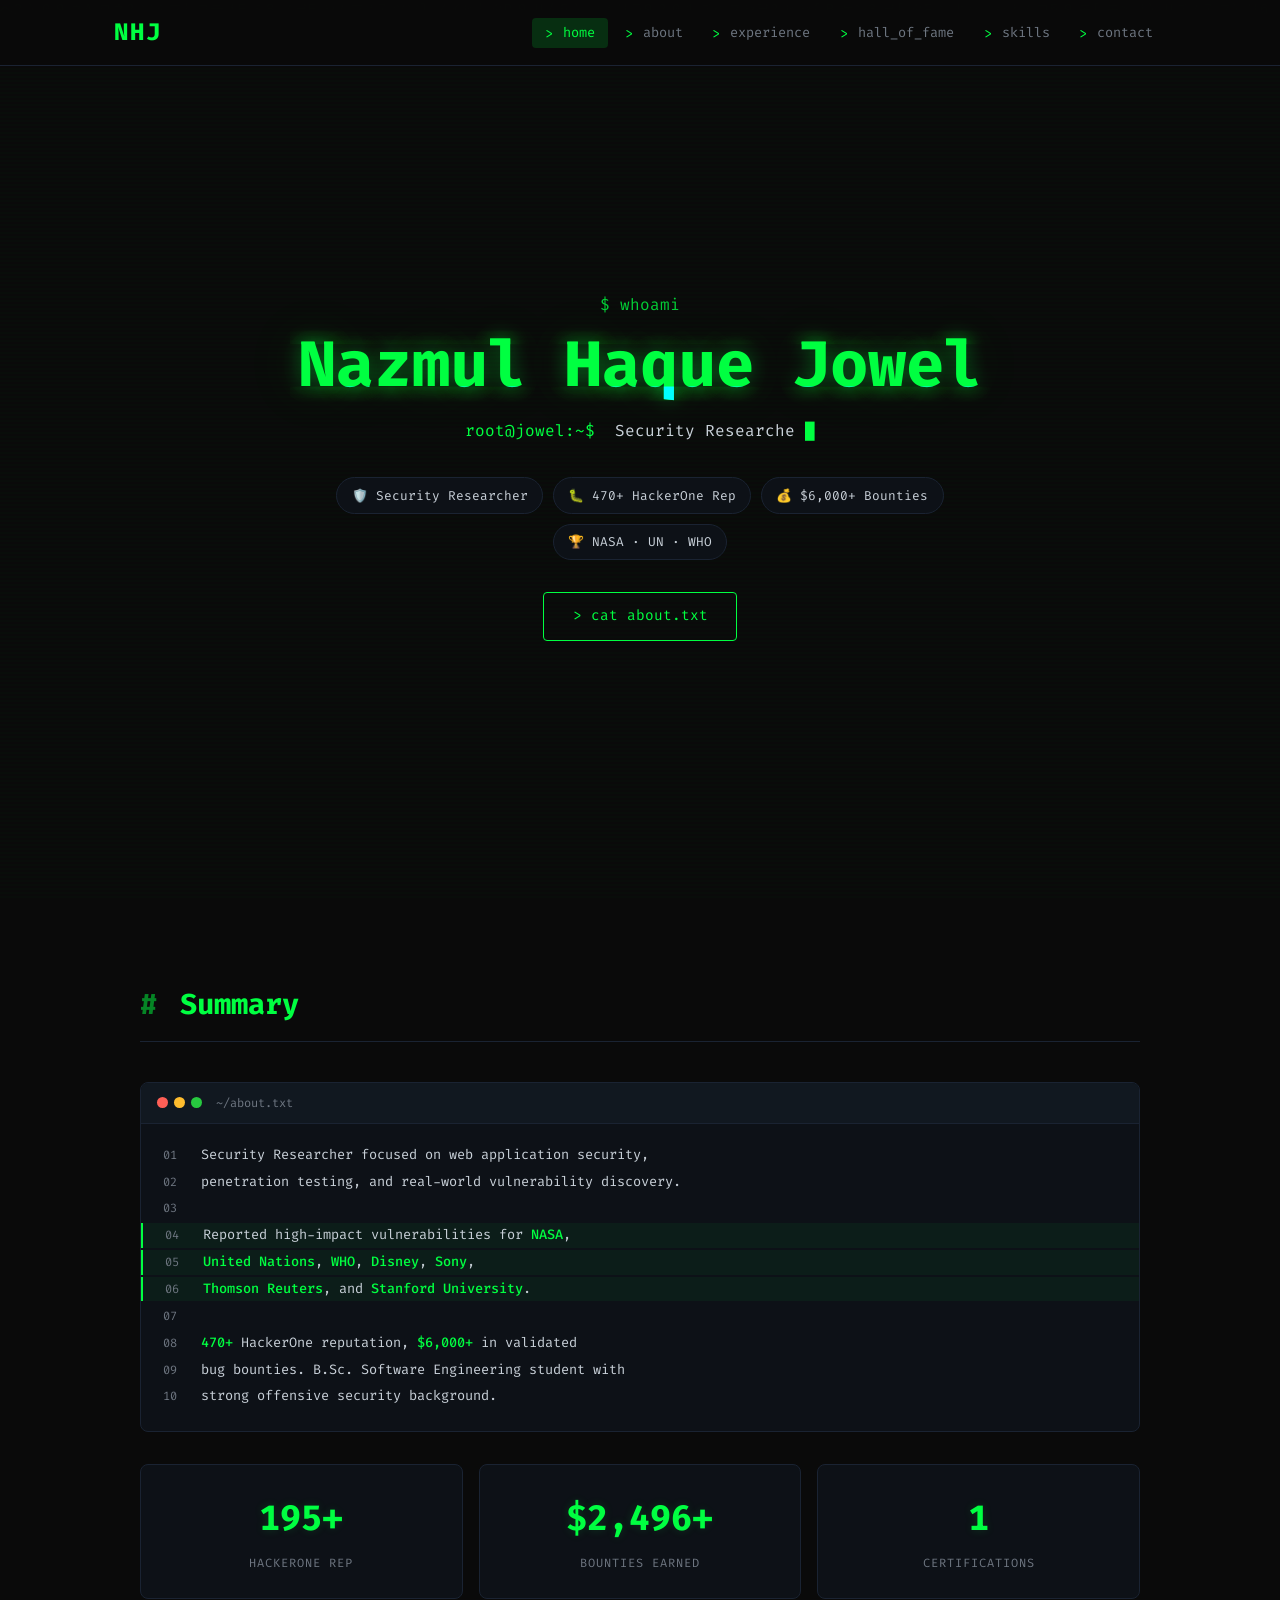
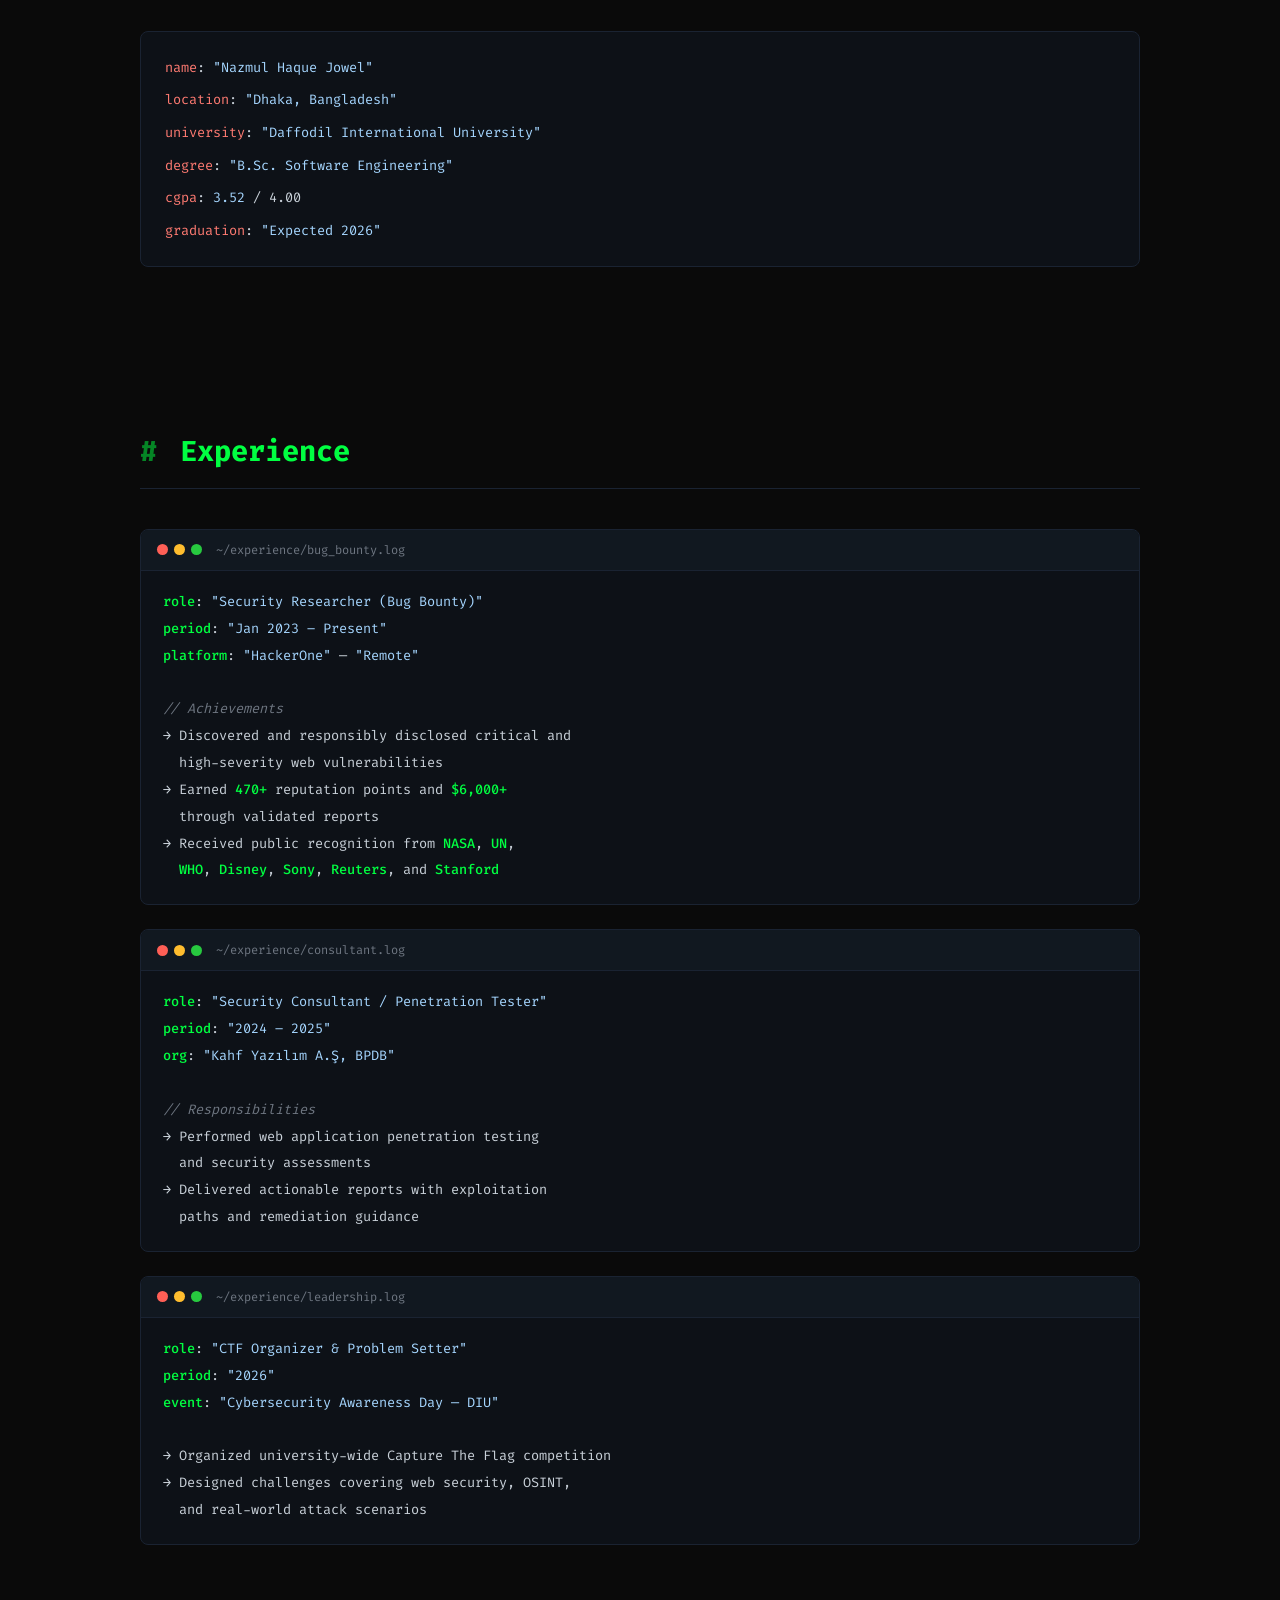
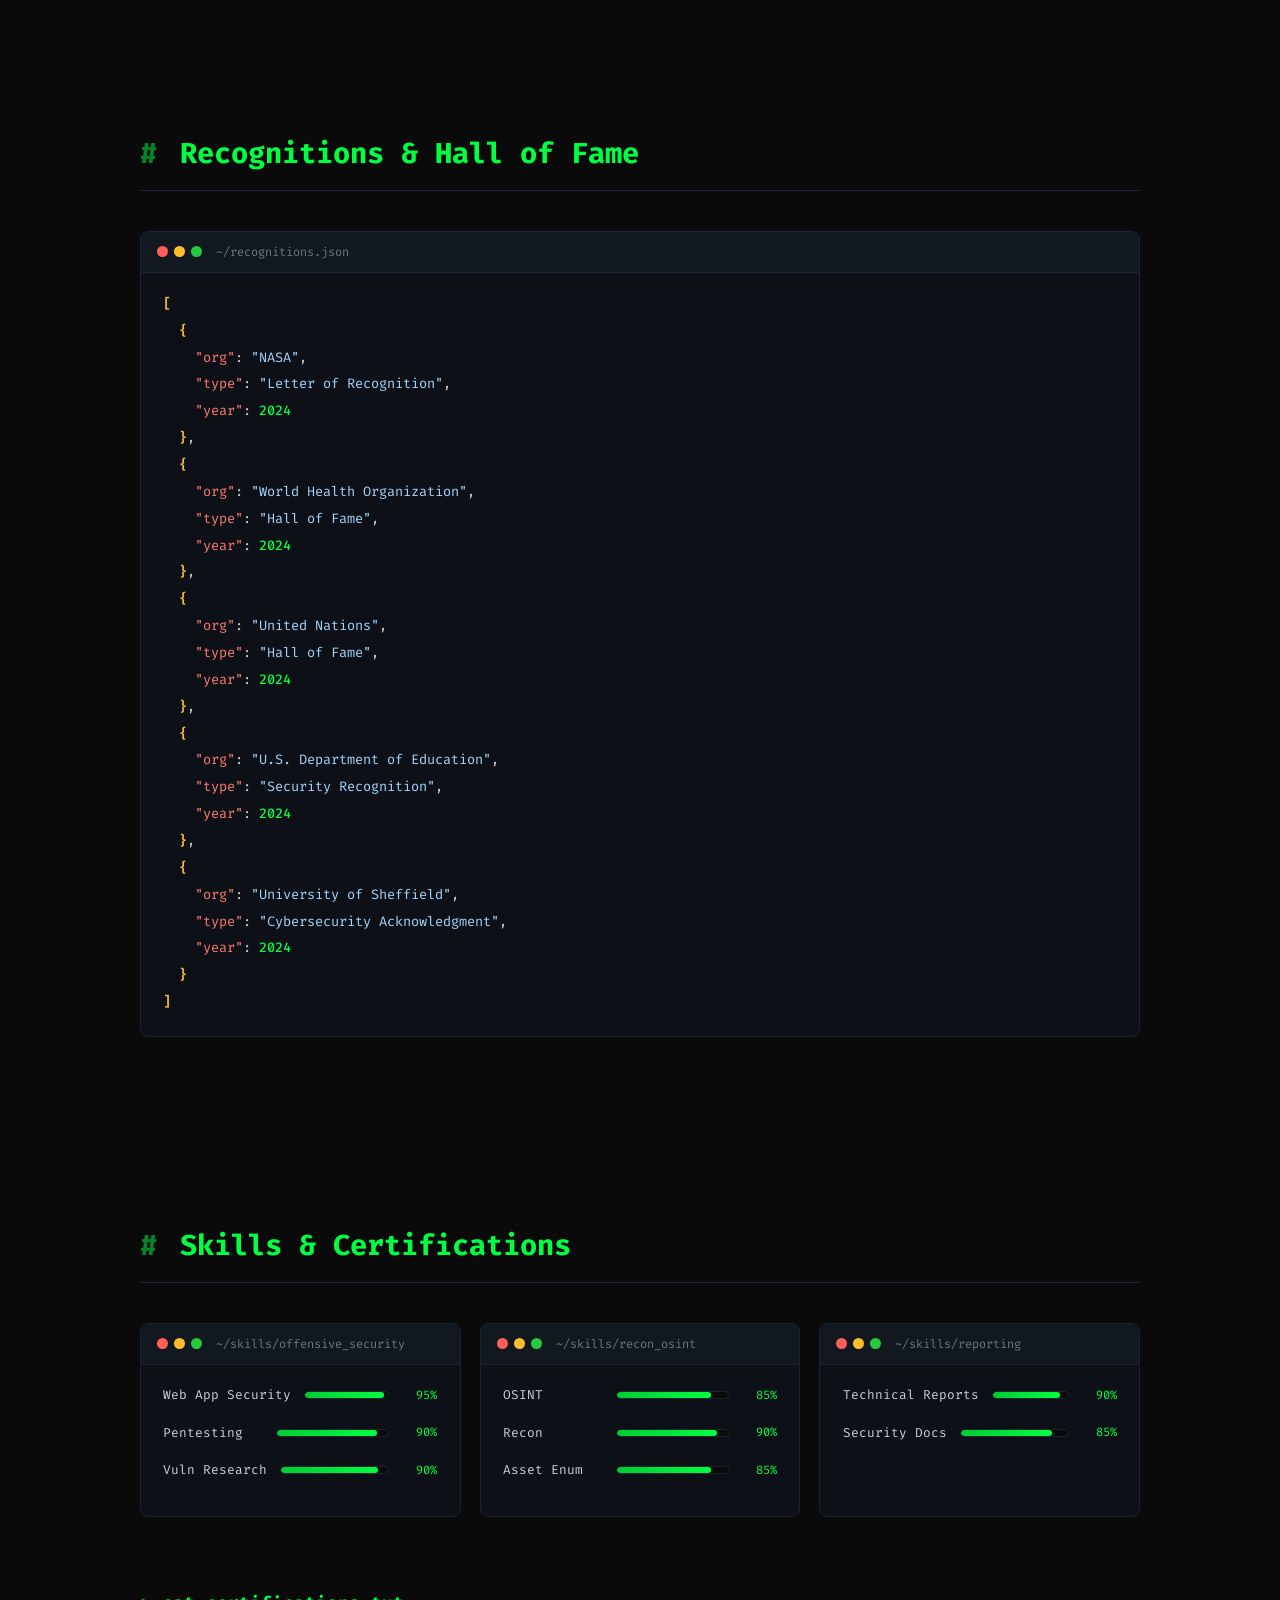
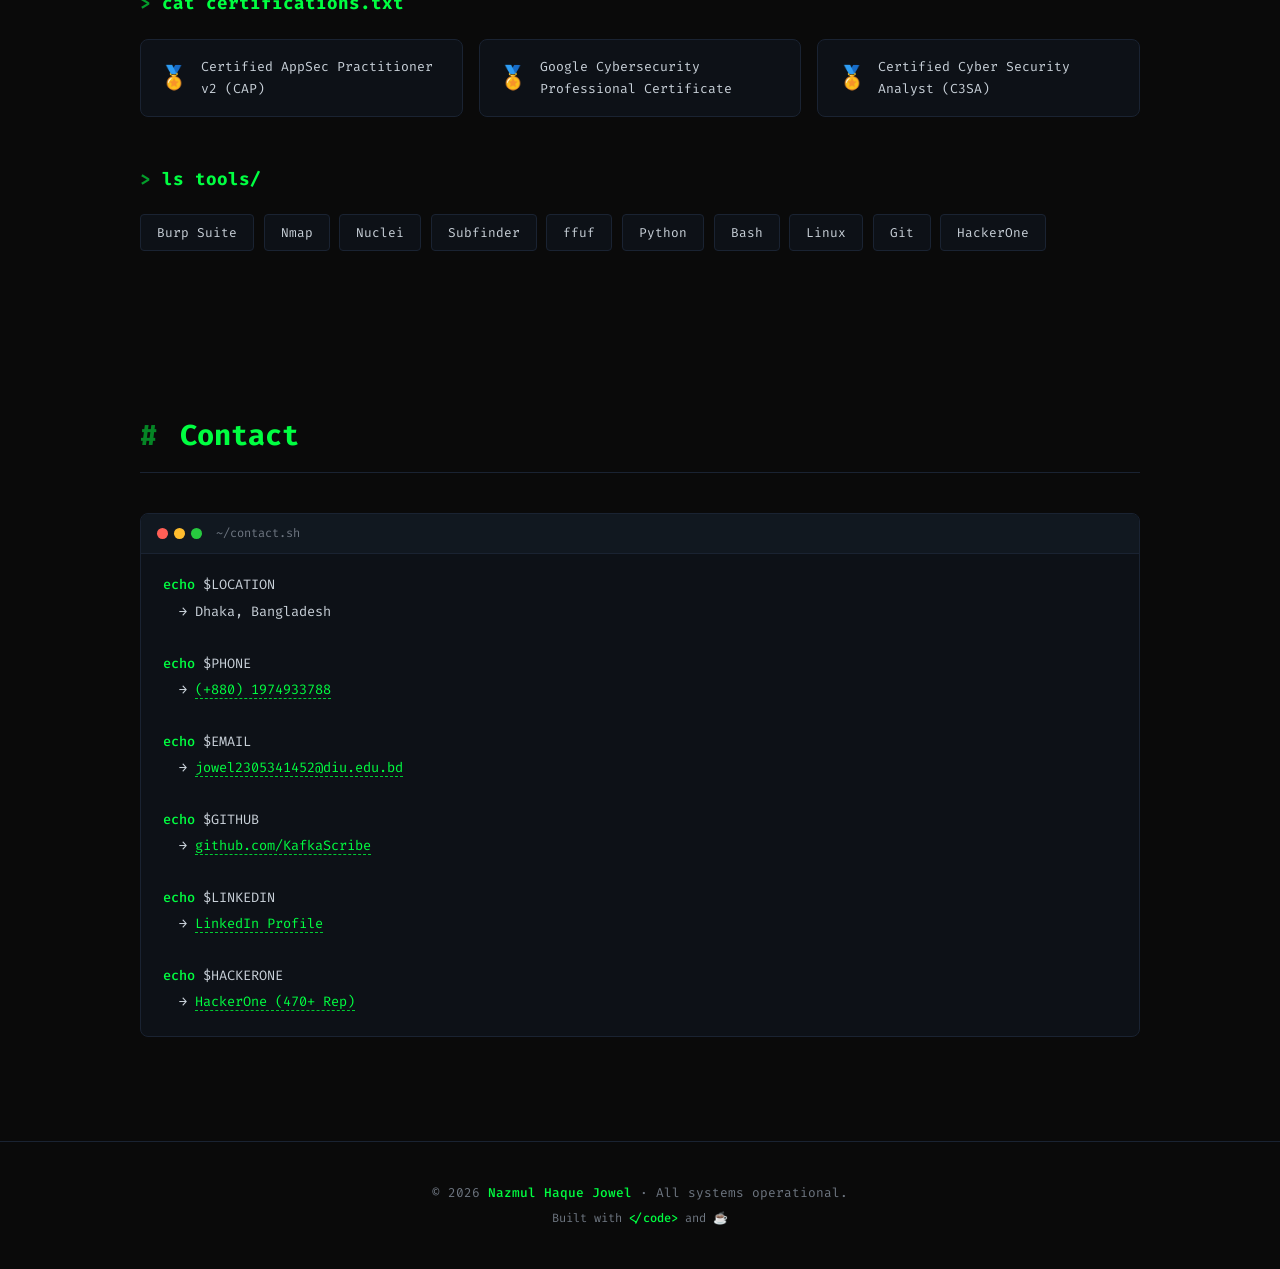
==== commit 86517bcc: "update: content from CV - experience, recognitions, certifications, accurate contact info" ====
--- a/index.html
+++ b/index.html
@@ -4,9 +4,9 @@
 <head>
     <meta charset="UTF-8">
     <meta name="viewport" content="width=device-width, initial-scale=1.0">
-    <title>Nazmul Haque | Security Researcher</title>
+    <title>Nazmul Haque Jowel | Security Researcher</title>
     <meta name="description"
-        content="Nazmul Haque — Cybersecurity Researcher, Bug Hunter, and Software Engineering student. Secured NASA, UN, WHO, Disney, Sony, and more.">
+        content="Nazmul Haque Jowel — Security Researcher, Bug Bounty Hunter with 470+ HackerOne Rep and $6,000+ in bounties. Acknowledged by NASA, UN, WHO, Disney, Sony, Thomson Reuters.">
     <link rel="preconnect" href="https://fonts.googleapis.com">
     <link rel="preconnect" href="https://fonts.gstatic.com" crossorigin>
     <link href="https://fonts.googleapis.com/css2?family=Fira+Code:wght@300;400;500;600;700&display=swap"
@@ -25,12 +25,13 @@
     <!-- Navigation -->
     <nav id="main-nav">
         <div class="nav-container">
-            <a href="#home" class="nav-logo glitch-text" data-text="NH">NH</a>
+            <a href="#home" class="nav-logo glitch-text" data-text="NHJ">NHJ</a>
             <ul class="nav-links">
                 <li><a href="#home" class="nav-cmd active"><span class="prompt">&gt;</span> home</a></li>
                 <li><a href="#about" class="nav-cmd"><span class="prompt">&gt;</span> about</a></li>
+                <li><a href="#experience" class="nav-cmd"><span class="prompt">&gt;</span> experience</a></li>
+                <li><a href="#recognitions" class="nav-cmd"><span class="prompt">&gt;</span> hall_of_fame</a></li>
                 <li><a href="#skills" class="nav-cmd"><span class="prompt">&gt;</span> skills</a></li>
-                <li><a href="#projects" class="nav-cmd"><span class="prompt">&gt;</span> projects</a></li>
                 <li><a href="#contact" class="nav-cmd"><span class="prompt">&gt;</span> contact</a></li>
             </ul>
             <button class="mobile-toggle" id="mobile-toggle" aria-label="Toggle menu">
@@ -43,16 +44,17 @@
     <section id="home" class="hero-section">
         <div class="hero-content">
             <p class="hero-prefix">$ whoami</p>
-            <h1 class="glitch-text" data-text="Nazmul Haque">Nazmul Haque</h1>
+            <h1 class="glitch-text" data-text="Nazmul Haque Jowel">Nazmul Haque Jowel</h1>
             <div class="typed-container">
-                <span class="typed-prefix">root@nazmul:~$&nbsp;</span>
+                <span class="typed-prefix">root@jowel:~$&nbsp;</span>
                 <span id="typed-text"></span>
                 <span class="cursor-blink">█</span>
             </div>
             <div class="hero-badges">
                 <span class="badge">🛡️ Security Researcher</span>
-                <span class="badge">🐛 Bug Hunter</span>
-                <span class="badge">💻 Developer</span>
+                <span class="badge">🐛 470+ HackerOne Rep</span>
+                <span class="badge">💰 $6,000+ Bounties</span>
+                <span class="badge">🏆 NASA · UN · WHO</span>
             </div>
             <a href="#about" class="cta-btn">
                 <span class="prompt">&gt;</span> cat about.txt
@@ -60,10 +62,10 @@
         </div>
     </section>
 
-    <!-- About Section -->
+    <!-- About / Summary Section -->
     <section id="about" class="section reveal-section">
         <div class="section-inner">
-            <h2 class="section-title"><span class="prompt">#</span> About Me</h2>
+            <h2 class="section-title"><span class="prompt">#</span> Summary</h2>
             <div class="terminal-window">
                 <div class="terminal-header">
                     <span class="dot red"></span>
@@ -74,253 +76,362 @@
                 <div class="terminal-body">
                     <p class="terminal-line">
                         <span class="line-num">01</span>
-                        As a Security Researcher, my days are fueled by the
+                        Security Researcher focused on web application security,
                     </p>
                     <p class="terminal-line">
                         <span class="line-num">02</span>
-                        drive to fortify web applications against cyber threats.
+                        penetration testing, and real-world vulnerability discovery.
                     </p>
                     <p class="terminal-line">
                         <span class="line-num">03</span>
-                        Currently honing my skills in Software Engineering at
-                    </p>
-                    <p class="terminal-line">
+                        &nbsp;
+                    </p>
+                    <p class="terminal-line highlight-line">
                         <span class="line-num">04</span>
-                        Daffodil International University.
-                    </p>
-                    <p class="terminal-line">
+                        Reported high-impact vulnerabilities for <span class="accent">NASA</span>,
+                    </p>
+                    <p class="terminal-line highlight-line">
                         <span class="line-num">05</span>
-                        &nbsp;
+                        <span class="accent">United Nations</span>, <span class="accent">WHO</span>, <span
+                            class="accent">Disney</span>, <span class="accent">Sony</span>,
                     </p>
                     <p class="terminal-line highlight-line">
                         <span class="line-num">06</span>
-                        Secured: <span class="accent">NASA</span>, <span class="accent">UN</span>, <span
-                            class="accent">WHO</span>, <span class="accent">Disney</span>, <span
-                            class="accent">Sony</span>,
-                    </p>
-                    <p class="terminal-line highlight-line">
+                        <span class="accent">Thomson Reuters</span>, and <span class="accent">Stanford
+                            University</span>.
+                    </p>
+                    <p class="terminal-line">
                         <span class="line-num">07</span>
-                        <span class="accent">Thomson Reuters</span> — and got acknowledged by them.
+                        &nbsp;
+                    </p>
+                    <p class="terminal-line">
+                        <span class="line-num">08</span>
+                        <span class="accent">470+</span> HackerOne reputation, <span class="accent">$6,000+</span> in
+                        validated
+                    </p>
+                    <p class="terminal-line">
+                        <span class="line-num">09</span>
+                        bug bounties. B.Sc. Software Engineering student with
+                    </p>
+                    <p class="terminal-line">
+                        <span class="line-num">10</span>
+                        strong offensive security background.
                     </p>
                 </div>
             </div>
 
             <div class="stats-grid">
                 <div class="stat-card">
+                    <span class="stat-value" data-target="470" data-suffix="+">0</span>
+                    <span class="stat-label">HackerOne Rep</span>
+                </div>
+                <div class="stat-card">
+                    <span class="stat-value" data-target="6000" data-prefix="$" data-suffix="+">0</span>
+                    <span class="stat-label">Bounties Earned</span>
+                </div>
+                <div class="stat-card">
                     <span class="stat-value" data-target="3">0</span>
-                    <span class="stat-label">Years Exp.</span>
-                </div>
-                <div class="stat-card">
-                    <span class="stat-value" data-target="15">0</span>
-                    <span class="stat-label">Projects</span>
-                </div>
-                <div class="stat-card">
-                    <span class="stat-value" data-target="25">0</span>
-                    <span class="stat-label">Bugs Found</span>
+                    <span class="stat-label">Certifications</span>
                 </div>
             </div>
 
             <div class="info-grid">
-                <div class="info-item"><span class="info-key">name</span>: <span class="info-val">"Nazmul Haque"</span>
-                </div>
-                <div class="info-item"><span class="info-key">age</span>: <span class="info-val">23</span></div>
+                <div class="info-item"><span class="info-key">name</span>: <span class="info-val">"Nazmul Haque
+                        Jowel"</span></div>
+                <div class="info-item"><span class="info-key">location</span>: <span class="info-val">"Dhaka,
+                        Bangladesh"</span></div>
                 <div class="info-item"><span class="info-key">university</span>: <span class="info-val">"Daffodil
                         International University"</span></div>
-                <div class="info-item"><span class="info-key">department</span>: <span class="info-val">"Software
+                <div class="info-item"><span class="info-key">degree</span>: <span class="info-val">"B.Sc. Software
                         Engineering"</span></div>
+                <div class="info-item"><span class="info-key">cgpa</span>: <span class="info-val">3.52</span> / 4.00
+                </div>
+                <div class="info-item"><span class="info-key">graduation</span>: <span class="info-val">"Expected
+                        2026"</span></div>
             </div>
         </div>
     </section>
 
-    <!-- Skills Section -->
+    <!-- Experience Section -->
+    <section id="experience" class="section reveal-section">
+        <div class="section-inner">
+            <h2 class="section-title"><span class="prompt">#</span> Experience</h2>
+
+            <div class="terminal-window">
+                <div class="terminal-header">
+                    <span class="dot red"></span>
+                    <span class="dot yellow"></span>
+                    <span class="dot green"></span>
+                    <span class="terminal-title">~/experience/bug_bounty.log</span>
+                </div>
+                <div class="terminal-body">
+                    <p class="terminal-line"><span class="accent">role</span>: <span class="string-val">"Security
+                            Researcher (Bug Bounty)"</span></p>
+                    <p class="terminal-line"><span class="accent">period</span>: <span class="string-val">"Jan 2023 –
+                            Present"</span></p>
+                    <p class="terminal-line"><span class="accent">platform</span>: <span
+                            class="string-val">"HackerOne"</span> — <span class="string-val">"Remote"</span></p>
+                    <p class="terminal-line">&nbsp;</p>
+                    <p class="terminal-line"><span class="line-comment">// Achievements</span></p>
+                    <p class="terminal-line">→ Discovered and responsibly disclosed critical and</p>
+                    <p class="terminal-line">&nbsp; high-severity web vulnerabilities</p>
+                    <p class="terminal-line">→ Earned <span class="accent">470+</span> reputation points and <span
+                            class="accent">$6,000+</span></p>
+                    <p class="terminal-line">&nbsp; through validated reports</p>
+                    <p class="terminal-line">→ Received public recognition from <span class="accent">NASA</span>, <span
+                            class="accent">UN</span>,</p>
+                    <p class="terminal-line">&nbsp; <span class="accent">WHO</span>, <span class="accent">Disney</span>,
+                        <span class="accent">Sony</span>, <span class="accent">Reuters</span>, and <span
+                            class="accent">Stanford</span></p>
+                </div>
+            </div>
+
+            <div class="terminal-window">
+                <div class="terminal-header">
+                    <span class="dot red"></span>
+                    <span class="dot yellow"></span>
+                    <span class="dot green"></span>
+                    <span class="terminal-title">~/experience/consultant.log</span>
+                </div>
+                <div class="terminal-body">
+                    <p class="terminal-line"><span class="accent">role</span>: <span class="string-val">"Security
+                            Consultant / Penetration Tester"</span></p>
+                    <p class="terminal-line"><span class="accent">period</span>: <span class="string-val">"2024 –
+                            2025"</span></p>
+                    <p class="terminal-line"><span class="accent">org</span>: <span class="string-val">"Kahf Yazılım
+                            A.Ş, BPDB"</span></p>
+                    <p class="terminal-line">&nbsp;</p>
+                    <p class="terminal-line"><span class="line-comment">// Responsibilities</span></p>
+                    <p class="terminal-line">→ Performed web application penetration testing</p>
+                    <p class="terminal-line">&nbsp; and security assessments</p>
+                    <p class="terminal-line">→ Delivered actionable reports with exploitation</p>
+                    <p class="terminal-line">&nbsp; paths and remediation guidance</p>
+                </div>
+            </div>
+
+            <!-- Leadership -->
+            <div class="terminal-window">
+                <div class="terminal-header">
+                    <span class="dot red"></span>
+                    <span class="dot yellow"></span>
+                    <span class="dot green"></span>
+                    <span class="terminal-title">~/experience/leadership.log</span>
+                </div>
+                <div class="terminal-body">
+                    <p class="terminal-line"><span class="accent">role</span>: <span class="string-val">"CTF Organizer &
+                            Problem Setter"</span></p>
+                    <p class="terminal-line"><span class="accent">period</span>: <span class="string-val">"2026"</span>
+                    </p>
+                    <p class="terminal-line"><span class="accent">event</span>: <span class="string-val">"Cybersecurity
+                            Awareness Day — DIU"</span></p>
+                    <p class="terminal-line">&nbsp;</p>
+                    <p class="terminal-line">→ Organized university-wide Capture The Flag competition</p>
+                    <p class="terminal-line">→ Designed challenges covering web security, OSINT,</p>
+                    <p class="terminal-line">&nbsp; and real-world attack scenarios</p>
+                </div>
+            </div>
+        </div>
+    </section>
+
+    <!-- Recognitions / Hall of Fame Section -->
+    <section id="recognitions" class="section reveal-section">
+        <div class="section-inner">
+            <h2 class="section-title"><span class="prompt">#</span> Recognitions & Hall of Fame</h2>
+
+            <div class="terminal-window">
+                <div class="terminal-header">
+                    <span class="dot red"></span>
+                    <span class="dot yellow"></span>
+                    <span class="dot green"></span>
+                    <span class="terminal-title">~/recognitions.json</span>
+                </div>
+                <div class="terminal-body">
+                    <p class="terminal-line"><span class="bracket">[</span></p>
+                    <div class="recognition-entry">
+                        <p class="terminal-line">&nbsp; <span class="bracket">{</span></p>
+                        <p class="terminal-line">&nbsp;&nbsp;&nbsp; <span class="info-key">"org"</span>: <span
+                                class="string-val">"NASA"</span>,</p>
+                        <p class="terminal-line">&nbsp;&nbsp;&nbsp; <span class="info-key">"type"</span>: <span
+                                class="string-val">"Letter of Recognition"</span>,</p>
+                        <p class="terminal-line">&nbsp;&nbsp;&nbsp; <span class="info-key">"year"</span>: <span
+                                class="accent">2024</span></p>
+                        <p class="terminal-line">&nbsp; <span class="bracket">}</span>,</p>
+                    </div>
+                    <div class="recognition-entry">
+                        <p class="terminal-line">&nbsp; <span class="bracket">{</span></p>
+                        <p class="terminal-line">&nbsp;&nbsp;&nbsp; <span class="info-key">"org"</span>: <span
+                                class="string-val">"World Health Organization"</span>,</p>
+                        <p class="terminal-line">&nbsp;&nbsp;&nbsp; <span class="info-key">"type"</span>: <span
+                                class="string-val">"Hall of Fame"</span>,</p>
+                        <p class="terminal-line">&nbsp;&nbsp;&nbsp; <span class="info-key">"year"</span>: <span
+                                class="accent">2024</span></p>
+                        <p class="terminal-line">&nbsp; <span class="bracket">}</span>,</p>
+                    </div>
+                    <div class="recognition-entry">
+                        <p class="terminal-line">&nbsp; <span class="bracket">{</span></p>
+                        <p class="terminal-line">&nbsp;&nbsp;&nbsp; <span class="info-key">"org"</span>: <span
+                                class="string-val">"United Nations"</span>,</p>
+                        <p class="terminal-line">&nbsp;&nbsp;&nbsp; <span class="info-key">"type"</span>: <span
+                                class="string-val">"Hall of Fame"</span>,</p>
+                        <p class="terminal-line">&nbsp;&nbsp;&nbsp; <span class="info-key">"year"</span>: <span
+                                class="accent">2024</span></p>
+                        <p class="terminal-line">&nbsp; <span class="bracket">}</span>,</p>
+                    </div>
+                    <div class="recognition-entry">
+                        <p class="terminal-line">&nbsp; <span class="bracket">{</span></p>
+                        <p class="terminal-line">&nbsp;&nbsp;&nbsp; <span class="info-key">"org"</span>: <span
+                                class="string-val">"U.S. Department of Education"</span>,</p>
+                        <p class="terminal-line">&nbsp;&nbsp;&nbsp; <span class="info-key">"type"</span>: <span
+                                class="string-val">"Security Recognition"</span>,</p>
+                        <p class="terminal-line">&nbsp;&nbsp;&nbsp; <span class="info-key">"year"</span>: <span
+                                class="accent">2024</span></p>
+                        <p class="terminal-line">&nbsp; <span class="bracket">}</span>,</p>
+                    </div>
+                    <div class="recognition-entry">
+                        <p class="terminal-line">&nbsp; <span class="bracket">{</span></p>
+                        <p class="terminal-line">&nbsp;&nbsp;&nbsp; <span class="info-key">"org"</span>: <span
+                                class="string-val">"University of Sheffield"</span>,</p>
+                        <p class="terminal-line">&nbsp;&nbsp;&nbsp; <span class="info-key">"type"</span>: <span
+                                class="string-val">"Cybersecurity Acknowledgment"</span>,</p>
+                        <p class="terminal-line">&nbsp;&nbsp;&nbsp; <span class="info-key">"year"</span>: <span
+                                class="accent">2024</span></p>
+                        <p class="terminal-line">&nbsp; <span class="bracket">}</span></p>
+                    </div>
+                    <p class="terminal-line"><span class="bracket">]</span></p>
+                </div>
+            </div>
+        </div>
+    </section>
+
+    <!-- Skills & Certifications Section -->
     <section id="skills" class="section reveal-section">
         <div class="section-inner">
-            <h2 class="section-title"><span class="prompt">#</span> Skills</h2>
+            <h2 class="section-title"><span class="prompt">#</span> Skills & Certifications</h2>
 
             <div class="skills-columns">
-                <!-- Security -->
+                <!-- Offensive Security -->
                 <div class="terminal-window">
                     <div class="terminal-header">
                         <span class="dot red"></span>
                         <span class="dot yellow"></span>
                         <span class="dot green"></span>
-                        <span class="terminal-title">~/skills/security</span>
+                        <span class="terminal-title">~/skills/offensive_security</span>
                     </div>
                     <div class="terminal-body">
                         <div class="skill-row">
-                            <span class="skill-name">Bug Hunting</span>
+                            <span class="skill-name">Web App Security</span>
+                            <div class="skill-bar-track">
+                                <div class="skill-bar-fill" data-percent="95"></div>
+                            </div>
+                            <span class="skill-pct">95%</span>
+                        </div>
+                        <div class="skill-row">
+                            <span class="skill-name">Pentesting</span>
                             <div class="skill-bar-track">
                                 <div class="skill-bar-fill" data-percent="90"></div>
                             </div>
                             <span class="skill-pct">90%</span>
                         </div>
                         <div class="skill-row">
-                            <span class="skill-name">Pentesting</span>
-                            <div class="skill-bar-track">
-                                <div class="skill-bar-fill" data-percent="85"></div>
-                            </div>
-                            <span class="skill-pct">85%</span>
-                        </div>
-                        <div class="skill-row">
-                            <span class="skill-name">Network Sec.</span>
-                            <div class="skill-bar-track">
-                                <div class="skill-bar-fill" data-percent="80"></div>
-                            </div>
-                            <span class="skill-pct">80%</span>
-                        </div>
-                    </div>
-                </div>
-
-                <!-- Development -->
+                            <span class="skill-name">Vuln Research</span>
+                            <div class="skill-bar-track">
+                                <div class="skill-bar-fill" data-percent="90"></div>
+                            </div>
+                            <span class="skill-pct">90%</span>
+                        </div>
+                    </div>
+                </div>
+
+                <!-- Recon & OSINT -->
                 <div class="terminal-window">
                     <div class="terminal-header">
                         <span class="dot red"></span>
                         <span class="dot yellow"></span>
                         <span class="dot green"></span>
-                        <span class="terminal-title">~/skills/development</span>
+                        <span class="terminal-title">~/skills/recon_osint</span>
                     </div>
                     <div class="terminal-body">
                         <div class="skill-row">
-                            <span class="skill-name">HTML/CSS</span>
-                            <div class="skill-bar-track">
-                                <div class="skill-bar-fill" data-percent="95"></div>
-                            </div>
-                            <span class="skill-pct">95%</span>
-                        </div>
-                        <div class="skill-row">
-                            <span class="skill-name">JavaScript</span>
+                            <span class="skill-name">OSINT</span>
                             <div class="skill-bar-track">
                                 <div class="skill-bar-fill" data-percent="85"></div>
                             </div>
                             <span class="skill-pct">85%</span>
                         </div>
                         <div class="skill-row">
-                            <span class="skill-name">Python</span>
-                            <div class="skill-bar-track">
-                                <div class="skill-bar-fill" data-percent="80"></div>
-                            </div>
-                            <span class="skill-pct">80%</span>
-                        </div>
-                    </div>
-                </div>
-
-                <!-- Data -->
+                            <span class="skill-name">Recon</span>
+                            <div class="skill-bar-track">
+                                <div class="skill-bar-fill" data-percent="90"></div>
+                            </div>
+                            <span class="skill-pct">90%</span>
+                        </div>
+                        <div class="skill-row">
+                            <span class="skill-name">Asset Enum</span>
+                            <div class="skill-bar-track">
+                                <div class="skill-bar-fill" data-percent="85"></div>
+                            </div>
+                            <span class="skill-pct">85%</span>
+                        </div>
+                    </div>
+                </div>
+
+                <!-- Reporting -->
                 <div class="terminal-window">
                     <div class="terminal-header">
                         <span class="dot red"></span>
                         <span class="dot yellow"></span>
                         <span class="dot green"></span>
-                        <span class="terminal-title">~/skills/data</span>
+                        <span class="terminal-title">~/skills/reporting</span>
                     </div>
                     <div class="terminal-body">
                         <div class="skill-row">
-                            <span class="skill-name">Data Viz</span>
+                            <span class="skill-name">Technical Reports</span>
+                            <div class="skill-bar-track">
+                                <div class="skill-bar-fill" data-percent="90"></div>
+                            </div>
+                            <span class="skill-pct">90%</span>
+                        </div>
+                        <div class="skill-row">
+                            <span class="skill-name">Security Docs</span>
                             <div class="skill-bar-track">
                                 <div class="skill-bar-fill" data-percent="85"></div>
                             </div>
                             <span class="skill-pct">85%</span>
                         </div>
-                        <div class="skill-row">
-                            <span class="skill-name">Statistics</span>
-                            <div class="skill-bar-track">
-                                <div class="skill-bar-fill" data-percent="75"></div>
-                            </div>
-                            <span class="skill-pct">75%</span>
-                        </div>
-                        <div class="skill-row">
-                            <span class="skill-name">SQL</span>
-                            <div class="skill-bar-track">
-                                <div class="skill-bar-fill" data-percent="80"></div>
-                            </div>
-                            <span class="skill-pct">80%</span>
-                        </div>
-                    </div>
+                    </div>
+                </div>
+            </div>
+
+            <!-- Certifications -->
+            <h3 class="sub-title"><span class="prompt">&gt;</span> cat certifications.txt</h3>
+            <div class="certs-grid">
+                <div class="cert-card">
+                    <span class="cert-icon">🏅</span>
+                    <span class="cert-name">Certified AppSec Practitioner v2 (CAP)</span>
+                </div>
+                <div class="cert-card">
+                    <span class="cert-icon">🏅</span>
+                    <span class="cert-name">Google Cybersecurity Professional Certificate</span>
+                </div>
+                <div class="cert-card">
+                    <span class="cert-icon">🏅</span>
+                    <span class="cert-name">Certified Cyber Security Analyst (C3SA)</span>
                 </div>
             </div>
 
             <!-- Tools -->
             <h3 class="sub-title"><span class="prompt">&gt;</span> ls tools/</h3>
             <div class="tools-grid">
-                <div class="tool-chip">Python</div>
-                <div class="tool-chip">JavaScript</div>
-                <div class="tool-chip">HTML5</div>
-                <div class="tool-chip">CSS3</div>
-                <div class="tool-chip">SQL</div>
-                <div class="tool-chip">Git</div>
-                <div class="tool-chip">Linux</div>
-                <div class="tool-chip">Bash</div>
                 <div class="tool-chip">Burp Suite</div>
                 <div class="tool-chip">Nmap</div>
-            </div>
-        </div>
-    </section>
-
-    <!-- Projects Section -->
-    <section id="projects" class="section reveal-section">
-        <div class="section-inner">
-            <h2 class="section-title"><span class="prompt">#</span> Projects</h2>
-
-            <div class="projects-grid">
-                <div class="terminal-window project-card">
-                    <div class="terminal-header">
-                        <span class="dot red"></span>
-                        <span class="dot yellow"></span>
-                        <span class="dot green"></span>
-                        <span class="terminal-title">FORTRESS Framework</span>
-                    </div>
-                    <div class="terminal-body">
-                        <p class="terminal-line"><span class="line-comment">// Threat-oriented vulnerability
-                                scoring</span></p>
-                        <p class="terminal-line"><span class="line-comment">// framework designed for academic</span>
-                        </p>
-                        <p class="terminal-line"><span class="line-comment">// institutions.</span></p>
-                        <p class="terminal-line">&nbsp;</p>
-                        <p class="terminal-line"><span class="accent">status</span>: <span
-                                class="string-val">"active"</span></p>
-                        <p class="terminal-line"><span class="accent">type</span>: <span
-                                class="string-val">"security-framework"</span></p>
-                    </div>
-                </div>
-
-                <div class="terminal-window project-card">
-                    <div class="terminal-header">
-                        <span class="dot red"></span>
-                        <span class="dot yellow"></span>
-                        <span class="dot green"></span>
-                        <span class="terminal-title">Bug Bounty Research</span>
-                    </div>
-                    <div class="terminal-body">
-                        <p class="terminal-line"><span class="line-comment">// Finding and responsibly disclosing</span>
-                        </p>
-                        <p class="terminal-line"><span class="line-comment">// security vulnerabilities in major</span>
-                        </p>
-                        <p class="terminal-line"><span class="line-comment">// organizations worldwide.</span></p>
-                        <p class="terminal-line">&nbsp;</p>
-                        <p class="terminal-line"><span class="accent">status</span>: <span
-                                class="string-val">"ongoing"</span></p>
-                        <p class="terminal-line"><span class="accent">targets</span>: <span class="string-val">"NASA,
-                                UN, WHO, ..."</span></p>
-                    </div>
-                </div>
-
-                <div class="terminal-window project-card">
-                    <div class="terminal-header">
-                        <span class="dot red"></span>
-                        <span class="dot yellow"></span>
-                        <span class="dot green"></span>
-                        <span class="terminal-title">Portfolio Website</span>
-                    </div>
-                    <div class="terminal-body">
-                        <p class="terminal-line"><span class="line-comment">// This hacker-themed portfolio,</span></p>
-                        <p class="terminal-line"><span class="line-comment">// built with vanilla HTML/CSS/JS</span></p>
-                        <p class="terminal-line"><span class="line-comment">// and hosted on GitHub Pages.</span></p>
-                        <p class="terminal-line">&nbsp;</p>
-                        <p class="terminal-line"><span class="accent">status</span>: <span
-                                class="string-val">"live"</span></p>
-                        <p class="terminal-line"><span class="accent">stack</span>: <span class="string-val">"HTML, CSS,
-                                JS"</span></p>
-                    </div>
-                </div>
+                <div class="tool-chip">Nuclei</div>
+                <div class="tool-chip">Subfinder</div>
+                <div class="tool-chip">ffuf</div>
+                <div class="tool-chip">Python</div>
+                <div class="tool-chip">Bash</div>
+                <div class="tool-chip">Linux</div>
+                <div class="tool-chip">Git</div>
+                <div class="tool-chip">HackerOne</div>
             </div>
         </div>
     </section>
@@ -339,6 +450,20 @@
                 </div>
                 <div class="terminal-body contact-terminal">
                     <p class="terminal-line">
+                        <span class="accent">echo</span> $LOCATION
+                    </p>
+                    <p class="terminal-line output-line">
+                        → Dhaka, Bangladesh
+                    </p>
+                    <p class="terminal-line">&nbsp;</p>
+                    <p class="terminal-line">
+                        <span class="accent">echo</span> $PHONE
+                    </p>
+                    <p class="terminal-line output-line">
+                        → <a href="tel:+8801974933788" class="contact-link">(+880) 1974933788</a>
+                    </p>
+                    <p class="terminal-line">&nbsp;</p>
+                    <p class="terminal-line">
                         <span class="accent">echo</span> $EMAIL
                     </p>
                     <p class="terminal-line output-line">
@@ -347,13 +472,6 @@
                     </p>
                     <p class="terminal-line">&nbsp;</p>
                     <p class="terminal-line">
-                        <span class="accent">echo</span> $PHONE
-                    </p>
-                    <p class="terminal-line output-line">
-                        → <a href="tel:+8801601933069" class="contact-link">01601933069</a>
-                    </p>
-                    <p class="terminal-line">&nbsp;</p>
-                    <p class="terminal-line">
                         <span class="accent">echo</span> $GITHUB
                     </p>
                     <p class="terminal-line output-line">
@@ -365,7 +483,14 @@
                         <span class="accent">echo</span> $LINKEDIN
                     </p>
                     <p class="terminal-line output-line">
-                        → <a href="#" class="contact-link">LinkedIn Profile</a>
+                        → <a href="#" target="_blank" rel="noopener" class="contact-link">LinkedIn Profile</a>
+                    </p>
+                    <p class="terminal-line">&nbsp;</p>
+                    <p class="terminal-line">
+                        <span class="accent">echo</span> $HACKERONE
+                    </p>
+                    <p class="terminal-line output-line">
+                        → <a href="#" target="_blank" rel="noopener" class="contact-link">HackerOne (470+ Rep)</a>
                     </p>
                 </div>
             </div>
@@ -374,7 +499,7 @@
 
     <!-- Footer -->
     <footer id="footer">
-        <p>&copy; 2026 <span class="accent">Nazmul Haque</span> &middot; All systems operational.</p>
+        <p>&copy; 2026 <span class="accent">Nazmul Haque Jowel</span> &middot; All systems operational.</p>
         <p class="footer-sub">Built with <span class="accent">&lt;/code&gt;</span> and ☕</p>
     </footer>
 
--- a/styles.css
+++ b/styles.css
@@ -3,7 +3,9 @@
    ============================================ */
 
 /* --- Reset & Base --- */
-*, *::before, *::after {
+*,
+*::before,
+*::after {
     margin: 0;
     padding: 0;
     box-sizing: border-box;
@@ -66,13 +68,11 @@
     height: 100%;
     z-index: 1;
     pointer-events: none;
-    background: repeating-linear-gradient(
-        0deg,
-        transparent,
-        transparent 2px,
-        rgba(0, 255, 65, 0.015) 2px,
-        rgba(0, 255, 65, 0.015) 4px
-    );
+    background: repeating-linear-gradient(0deg,
+            transparent,
+            transparent 2px,
+            rgba(0, 255, 65, 0.015) 2px,
+            rgba(0, 255, 65, 0.015) 4px);
 }
 
 /* --- Navigation --- */
@@ -143,6 +143,7 @@
     cursor: pointer;
     padding: 4px;
 }
+
 .mobile-toggle span {
     display: block;
     width: 24px;
@@ -155,6 +156,7 @@
 .glitch-text {
     position: relative;
 }
+
 .glitch-text::before,
 .glitch-text::after {
     content: attr(data-text);
@@ -165,11 +167,13 @@
     height: 100%;
     pointer-events: none;
 }
+
 .glitch-text::before {
     color: var(--green);
     animation: glitch-1 2.5s infinite linear alternate-reverse;
     clip-path: inset(0 0 80% 0);
 }
+
 .glitch-text::after {
     color: #0ff;
     animation: glitch-2 2.5s infinite linear alternate-reverse;
@@ -177,16 +181,45 @@
 }
 
 @keyframes glitch-1 {
-    0%, 90%, 100% { transform: translate(0); }
-    92% { transform: translate(-3px, 1px); }
-    94% { transform: translate(3px, -1px); }
-    96% { transform: translate(-2px, 2px); }
-}
+
+    0%,
+    90%,
+    100% {
+        transform: translate(0);
+    }
+
+    92% {
+        transform: translate(-3px, 1px);
+    }
+
+    94% {
+        transform: translate(3px, -1px);
+    }
+
+    96% {
+        transform: translate(-2px, 2px);
+    }
+}
+
 @keyframes glitch-2 {
-    0%, 90%, 100% { transform: translate(0); }
-    91% { transform: translate(2px, -1px); }
-    93% { transform: translate(-3px, 1px); }
-    95% { transform: translate(1px, 2px); }
+
+    0%,
+    90%,
+    100% {
+        transform: translate(0);
+    }
+
+    91% {
+        transform: translate(2px, -1px);
+    }
+
+    93% {
+        transform: translate(-3px, 1px);
+    }
+
+    95% {
+        transform: translate(1px, 2px);
+    }
 }
 
 /* --- Hero Section --- */
@@ -242,7 +275,9 @@
 }
 
 @keyframes blink {
-    50% { opacity: 0; }
+    50% {
+        opacity: 0;
+    }
 }
 
 .hero-badges {
@@ -262,6 +297,7 @@
     color: var(--text);
     transition: all 0.3s ease;
 }
+
 .badge:hover {
     border-color: var(--green);
     box-shadow: 0 0 12px var(--green-glow);
@@ -277,6 +313,7 @@
     font-size: 0.9rem;
     transition: all 0.3s ease;
 }
+
 .cta-btn:hover {
     background: var(--green);
     color: var(--bg);
@@ -328,6 +365,7 @@
     margin-bottom: 1.5rem;
     transition: border-color 0.3s ease, box-shadow 0.3s ease;
 }
+
 .terminal-window:hover {
     border-color: var(--green-dim);
     box-shadow: 0 0 20px var(--green-glow);
@@ -347,9 +385,18 @@
     height: 11px;
     border-radius: 50%;
 }
-.dot.red { background: var(--red); }
-.dot.yellow { background: var(--yellow); }
-.dot.green { background: var(--green-dot); }
+
+.dot.red {
+    background: var(--red);
+}
+
+.dot.yellow {
+    background: var(--yellow);
+}
+
+.dot.green {
+    background: var(--green-dot);
+}
 
 .terminal-title {
     margin-left: 8px;
@@ -413,6 +460,7 @@
     padding: 1.5rem 1rem;
     transition: all 0.3s ease;
 }
+
 .stat-card:hover {
     border-color: var(--green-dim);
     box-shadow: 0 0 15px var(--green-glow);
@@ -520,6 +568,7 @@
     transition: all 0.3s ease;
     cursor: default;
 }
+
 .tool-chip:hover {
     color: var(--green);
     border-color: var(--green);
@@ -538,6 +587,57 @@
     min-height: 160px;
 }
 
+/* --- Certifications --- */
+.certs-grid {
+    display: grid;
+    grid-template-columns: repeat(auto-fit, minmax(260px, 1fr));
+    gap: 1rem;
+    margin-bottom: 1.5rem;
+}
+
+.cert-card {
+    display: flex;
+    align-items: center;
+    gap: 0.8rem;
+    background: var(--bg-panel);
+    border: 1px solid var(--border);
+    border-radius: 8px;
+    padding: 1rem 1.2rem;
+    font-size: 0.82rem;
+    transition: all 0.3s ease;
+}
+
+.cert-card:hover {
+    border-color: var(--green-dim);
+    box-shadow: 0 0 12px var(--green-glow);
+    transform: translateY(-2px);
+}
+
+.cert-icon {
+    font-size: 1.4rem;
+    flex-shrink: 0;
+}
+
+.cert-name {
+    color: var(--text);
+}
+
+/* --- Recognitions --- */
+.recognition-entry {
+    transition: all 0.2s ease;
+    border-radius: 4px;
+    margin: 0.1rem 0;
+}
+
+.recognition-entry:hover {
+    background: var(--green-glow);
+}
+
+.bracket {
+    color: var(--yellow);
+    font-weight: 600;
+}
+
 /* --- Contact --- */
 .contact-terminal .terminal-line {
     margin-bottom: 0.1rem;
@@ -553,6 +653,7 @@
     border-bottom: 1px dashed var(--green-dim);
     transition: all 0.2s ease;
 }
+
 .contact-link:hover {
     text-shadow: 0 0 8px var(--green-glow);
 }
@@ -579,6 +680,7 @@
     transform: translateY(30px);
     transition: opacity 0.7s ease, transform 0.7s ease;
 }
+
 .reveal-section.revealed {
     opacity: 1;
     transform: translateY(0);
@@ -597,12 +699,15 @@
         padding: 1rem 0;
         border-bottom: 1px solid var(--border);
     }
+
     .nav-links.open {
         display: flex;
     }
+
     .nav-cmd {
         padding: 0.6rem 1.5rem;
     }
+
     .mobile-toggle {
         display: flex;
     }
@@ -611,9 +716,11 @@
         grid-template-columns: repeat(3, 1fr);
         gap: 0.6rem;
     }
+
     .stat-value {
         font-size: 1.6rem;
     }
+
     .stat-label {
         font-size: 0.65rem;
     }
@@ -635,18 +742,22 @@
     .section {
         padding: 3rem 1rem;
     }
+
     .terminal-body {
         padding: 1rem;
     }
+
     .skill-name {
         min-width: 75px;
         font-size: 0.72rem;
     }
+
     .hero-badges {
         gap: 0.4rem;
     }
+
     .badge {
         font-size: 0.7rem;
         padding: 0.3rem 0.7rem;
     }
-}
+}
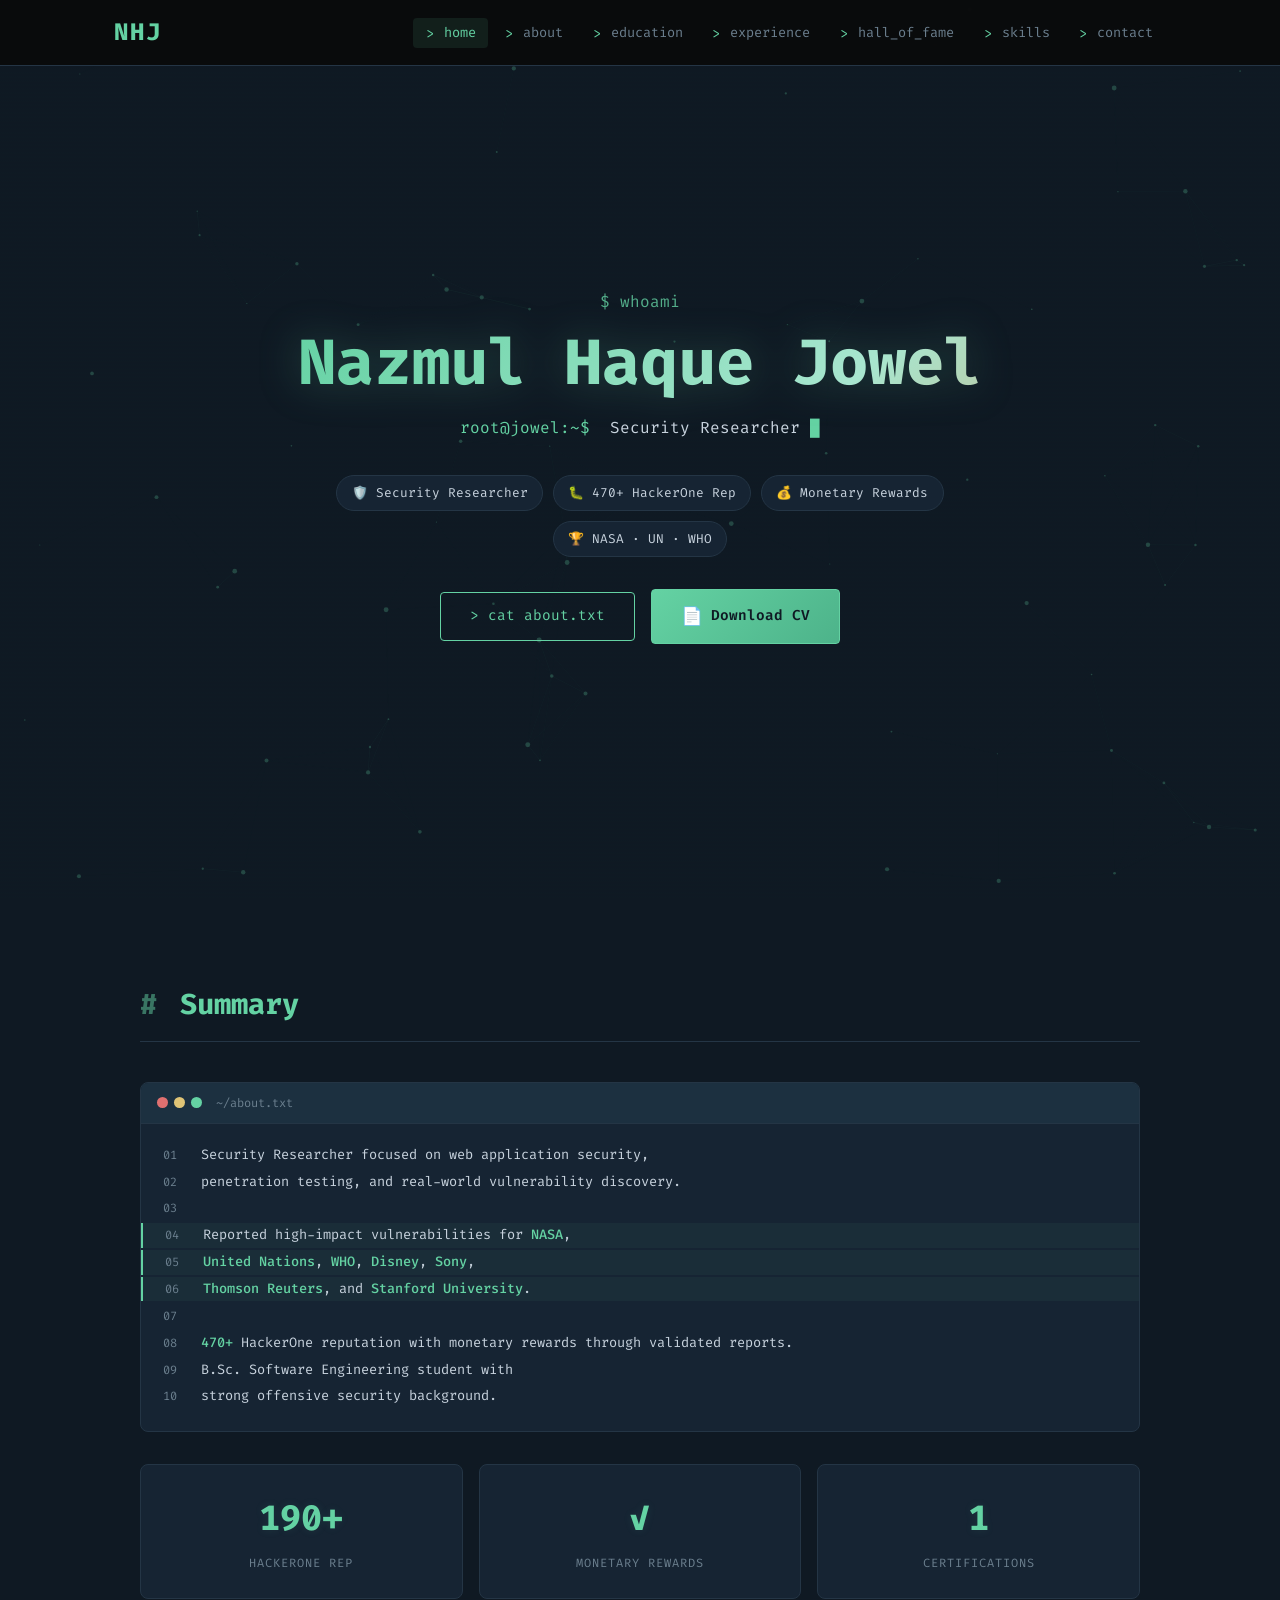
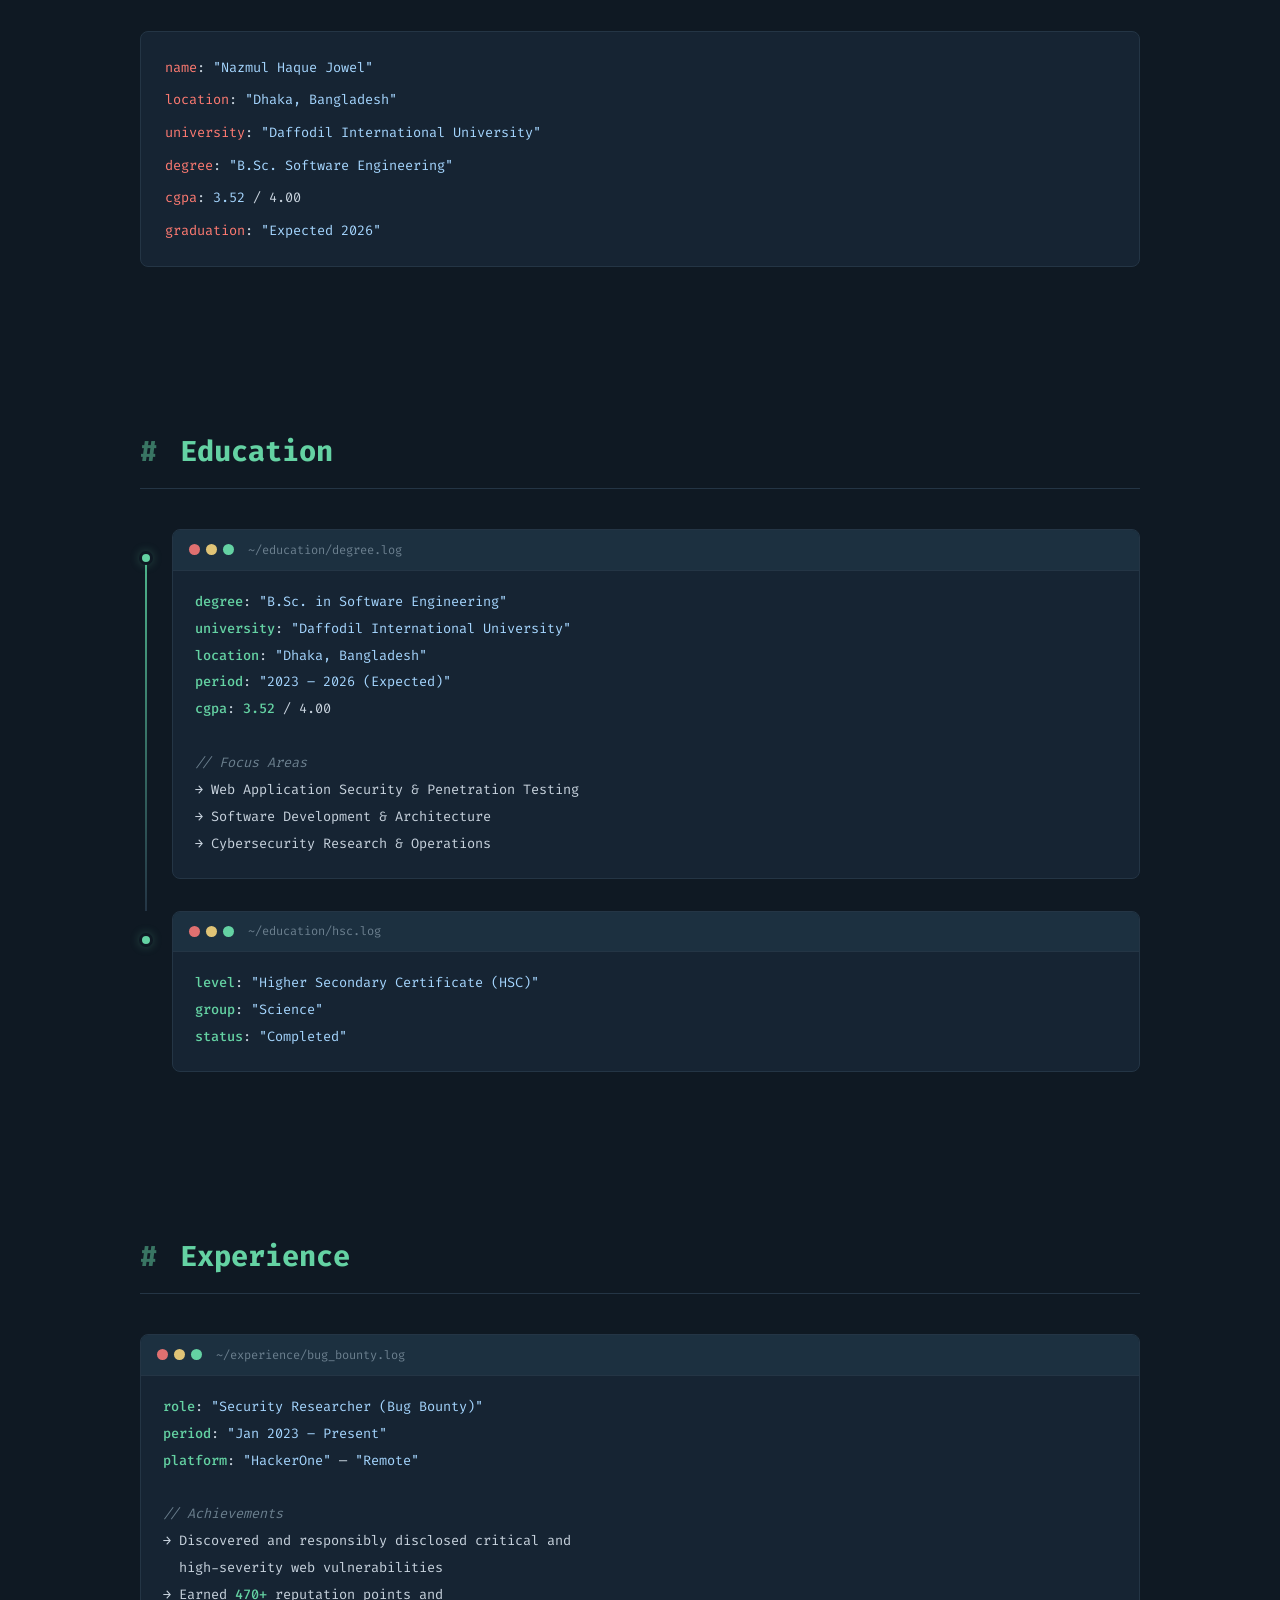
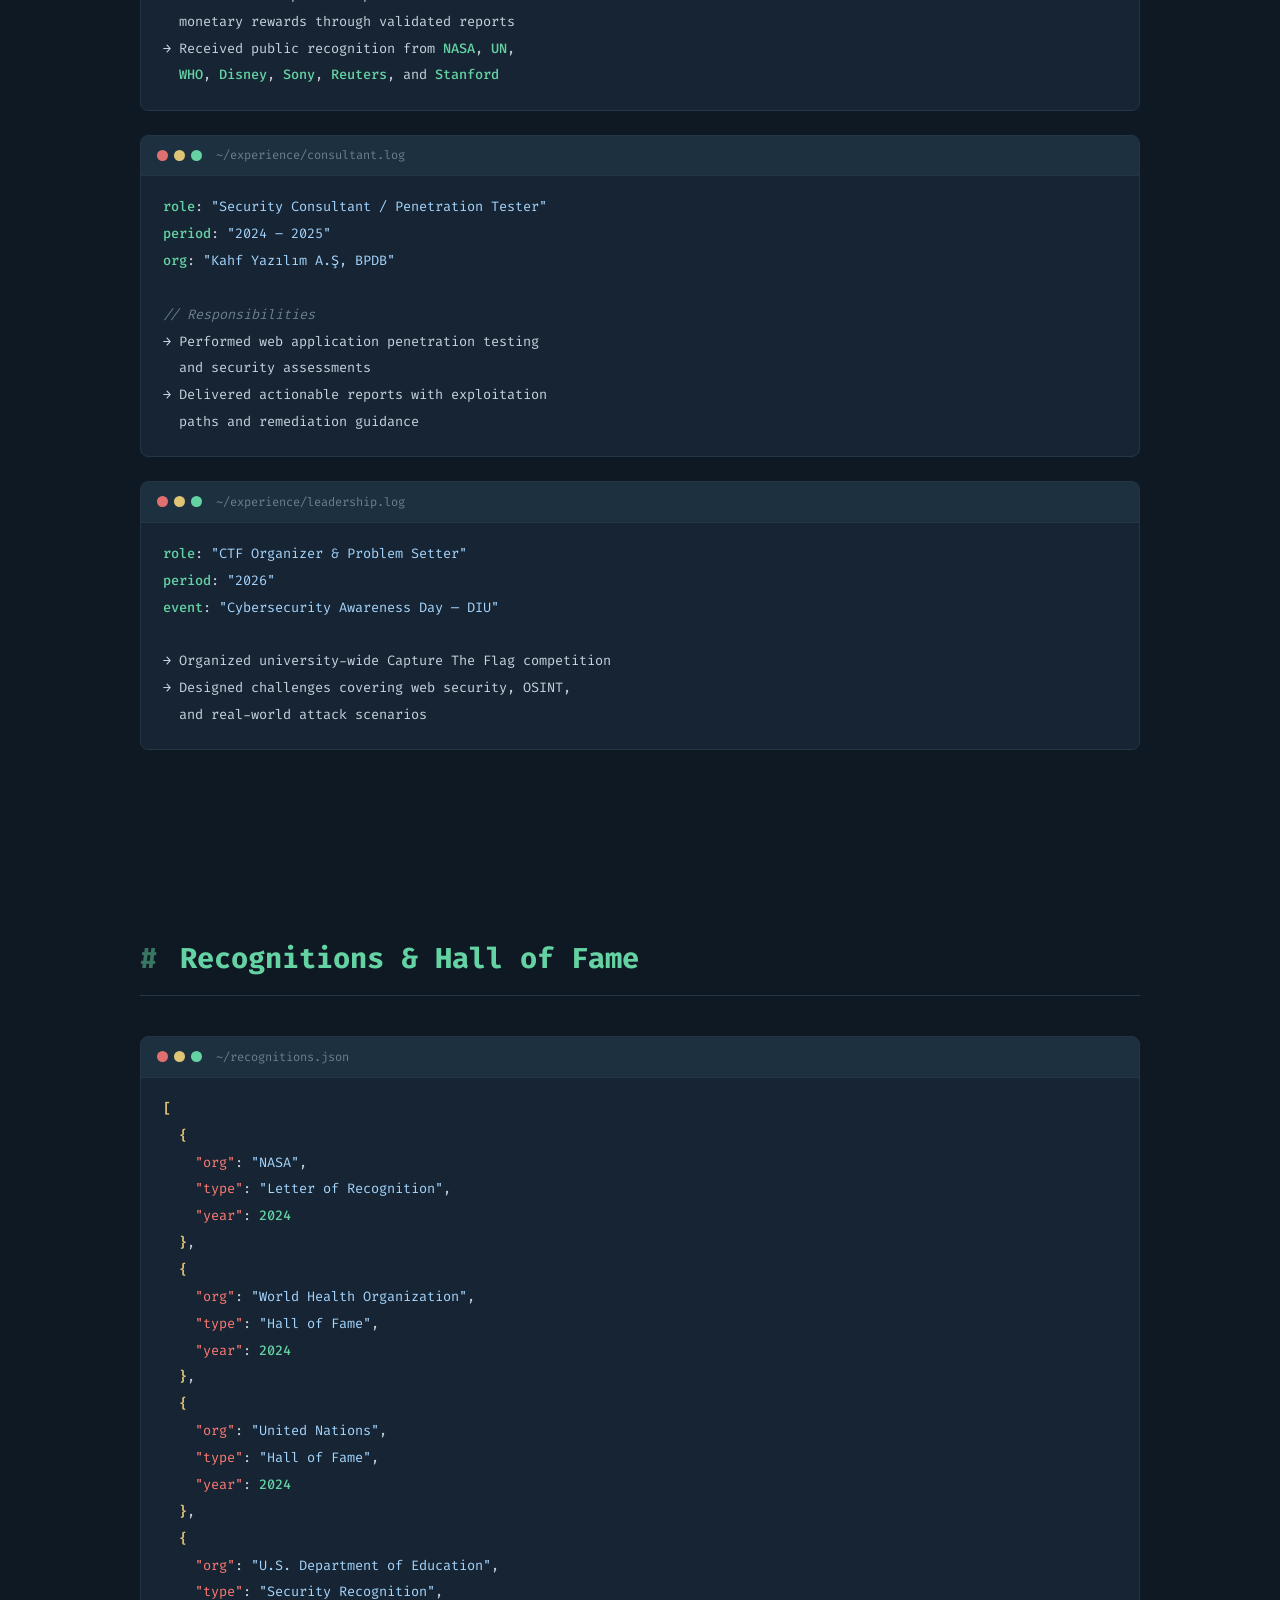
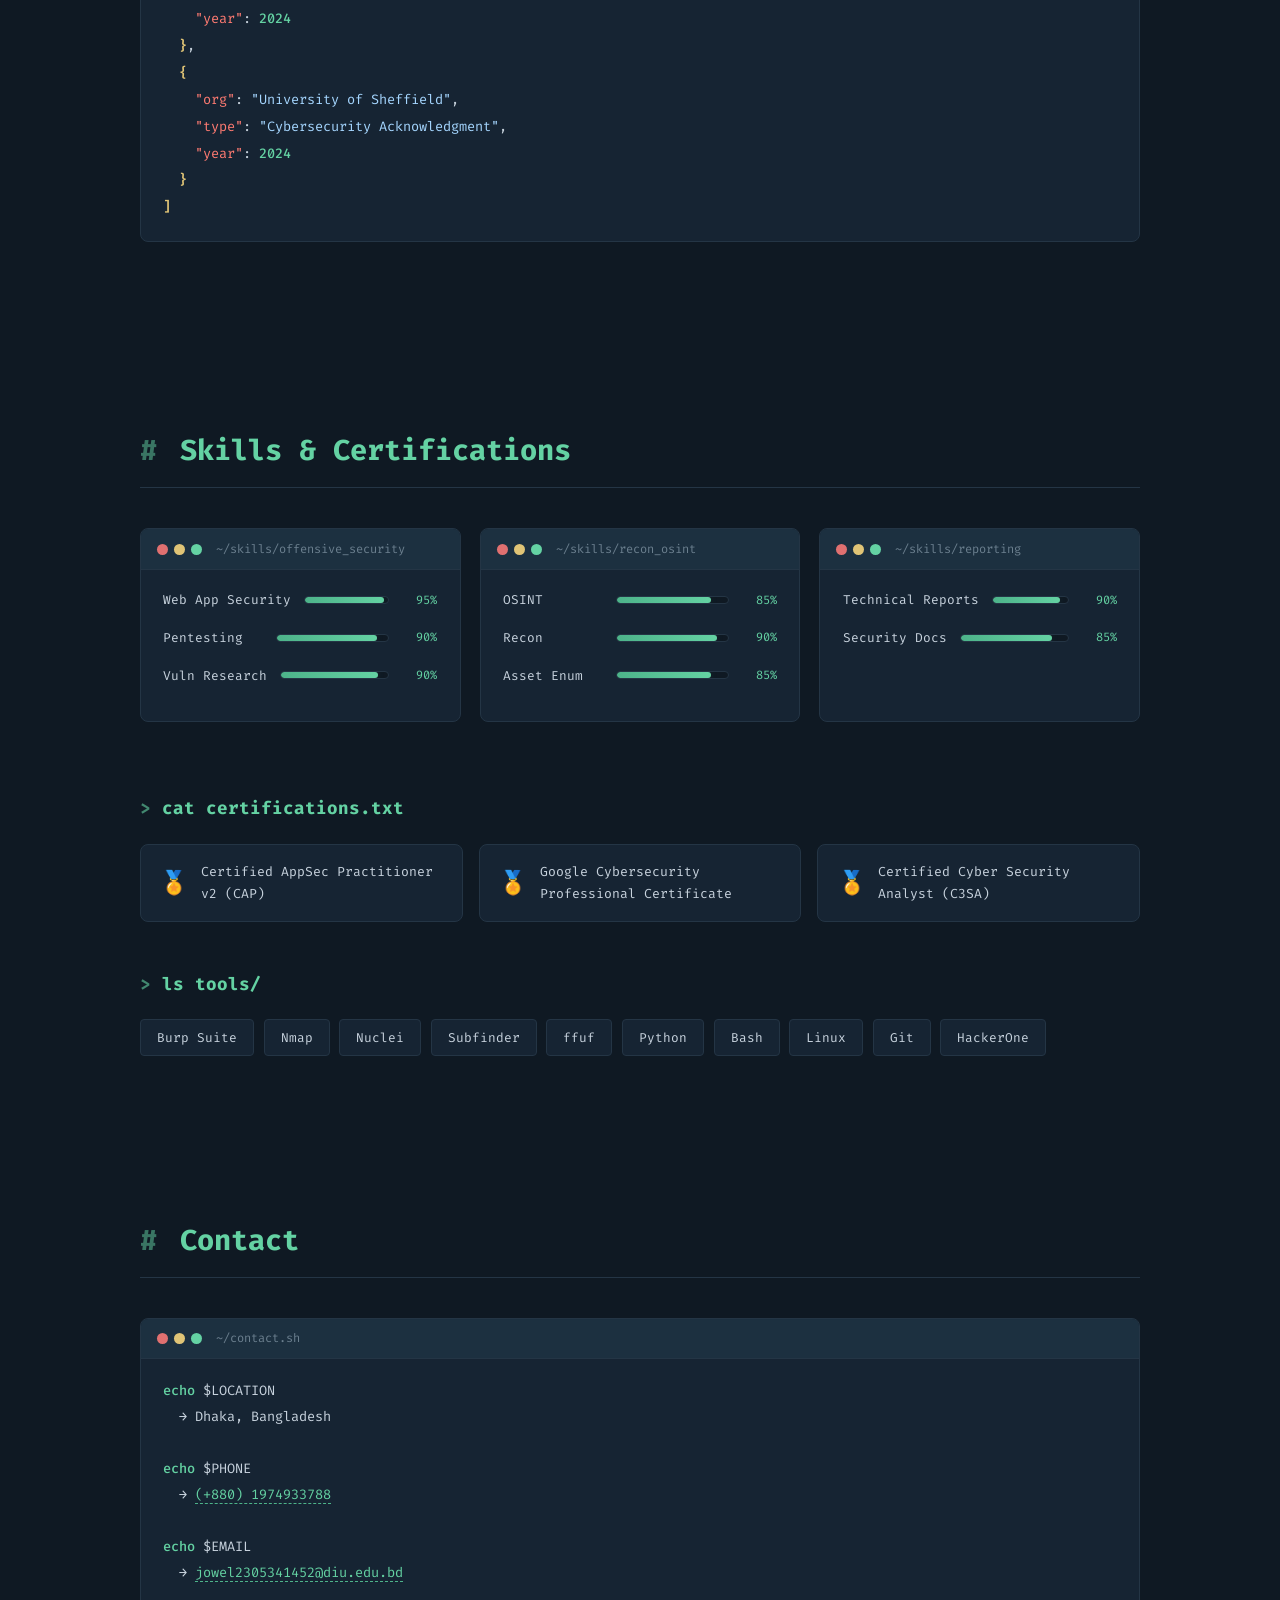
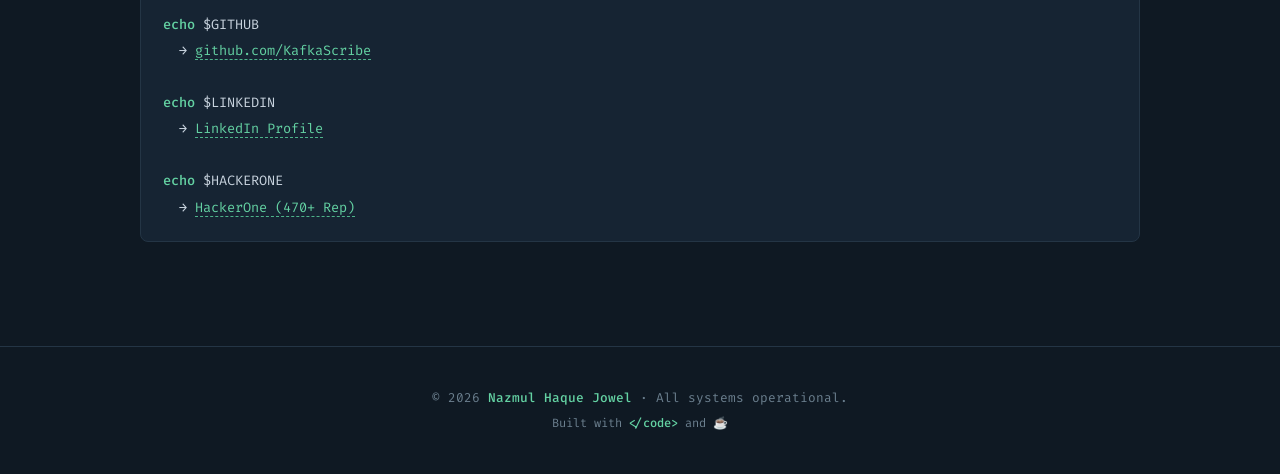
==== commit 889143e4: "Update theme, add education section, CV download, replace dollar amounts with monetary rewards, grad" ====
--- a/index.html
+++ b/index.html
@@ -6,7 +6,7 @@
     <meta name="viewport" content="width=device-width, initial-scale=1.0">
     <title>Nazmul Haque Jowel | Security Researcher</title>
     <meta name="description"
-        content="Nazmul Haque Jowel — Security Researcher, Bug Bounty Hunter with 470+ HackerOne Rep and $6,000+ in bounties. Acknowledged by NASA, UN, WHO, Disney, Sony, Thomson Reuters.">
+        content="Nazmul Haque Jowel — Security Researcher, Bug Bounty Hunter with 470+ HackerOne Rep and monetary rewards. Acknowledged by NASA, UN, WHO, Disney, Sony, Thomson Reuters.">
     <link rel="preconnect" href="https://fonts.googleapis.com">
     <link rel="preconnect" href="https://fonts.gstatic.com" crossorigin>
     <link href="https://fonts.googleapis.com/css2?family=Fira+Code:wght@300;400;500;600;700&display=swap"
@@ -29,6 +29,7 @@
             <ul class="nav-links">
                 <li><a href="#home" class="nav-cmd active"><span class="prompt">&gt;</span> home</a></li>
                 <li><a href="#about" class="nav-cmd"><span class="prompt">&gt;</span> about</a></li>
+                <li><a href="#education" class="nav-cmd"><span class="prompt">&gt;</span> education</a></li>
                 <li><a href="#experience" class="nav-cmd"><span class="prompt">&gt;</span> experience</a></li>
                 <li><a href="#recognitions" class="nav-cmd"><span class="prompt">&gt;</span> hall_of_fame</a></li>
                 <li><a href="#skills" class="nav-cmd"><span class="prompt">&gt;</span> skills</a></li>
@@ -53,12 +54,17 @@
             <div class="hero-badges">
                 <span class="badge">🛡️ Security Researcher</span>
                 <span class="badge">🐛 470+ HackerOne Rep</span>
-                <span class="badge">💰 $6,000+ Bounties</span>
+                <span class="badge">💰 Monetary Rewards</span>
                 <span class="badge">🏆 NASA · UN · WHO</span>
             </div>
-            <a href="#about" class="cta-btn">
-                <span class="prompt">&gt;</span> cat about.txt
-            </a>
+            <div class="hero-cta-group">
+                <a href="#about" class="cta-btn">
+                    <span class="prompt">&gt;</span> cat about.txt
+                </a>
+                <a href="assets/Nazmul_Haque_Jowel_CV.pdf" class="cv-btn" download>
+                    <span class="cv-icon">📄</span> Download CV
+                </a>
+            </div>
         </div>
     </section>
 
@@ -106,12 +112,12 @@
                     </p>
                     <p class="terminal-line">
                         <span class="line-num">08</span>
-                        <span class="accent">470+</span> HackerOne reputation, <span class="accent">$6,000+</span> in
-                        validated
+                        <span class="accent">470+</span> HackerOne reputation with monetary
+                        rewards through validated reports.
                     </p>
                     <p class="terminal-line">
                         <span class="line-num">09</span>
-                        bug bounties. B.Sc. Software Engineering student with
+                        B.Sc. Software Engineering student with
                     </p>
                     <p class="terminal-line">
                         <span class="line-num">10</span>
@@ -126,8 +132,8 @@
                     <span class="stat-label">HackerOne Rep</span>
                 </div>
                 <div class="stat-card">
-                    <span class="stat-value" data-target="6000" data-prefix="$" data-suffix="+">0</span>
-                    <span class="stat-label">Bounties Earned</span>
+                    <span class="stat-value monetary-label">✓</span>
+                    <span class="stat-label">Monetary Rewards</span>
                 </div>
                 <div class="stat-card">
                     <span class="stat-value" data-target="3">0</span>
@@ -152,6 +158,68 @@
         </div>
     </section>
 
+    <!-- Education Section -->
+    <section id="education" class="section reveal-section">
+        <div class="section-inner">
+            <h2 class="section-title"><span class="prompt">#</span> Education</h2>
+
+            <div class="education-timeline">
+                <!-- Degree -->
+                <div class="edu-entry">
+                    <div class="edu-dot"></div>
+                    <div class="edu-line"></div>
+                    <div class="terminal-window">
+                        <div class="terminal-header">
+                            <span class="dot red"></span>
+                            <span class="dot yellow"></span>
+                            <span class="dot green"></span>
+                            <span class="terminal-title">~/education/degree.log</span>
+                        </div>
+                        <div class="terminal-body">
+                            <p class="terminal-line"><span class="accent">degree</span>: <span class="string-val">"B.Sc.
+                                    in Software Engineering"</span></p>
+                            <p class="terminal-line"><span class="accent">university</span>: <span
+                                    class="string-val">"Daffodil International University"</span></p>
+                            <p class="terminal-line"><span class="accent">location</span>: <span
+                                    class="string-val">"Dhaka, Bangladesh"</span></p>
+                            <p class="terminal-line"><span class="accent">period</span>: <span class="string-val">"2023
+                                    – 2026 (Expected)"</span></p>
+                            <p class="terminal-line"><span class="accent">cgpa</span>: <span class="accent">3.52</span>
+                                / 4.00</p>
+                            <p class="terminal-line">&nbsp;</p>
+                            <p class="terminal-line"><span class="line-comment">// Focus Areas</span></p>
+                            <p class="terminal-line">→ Web Application Security & Penetration Testing</p>
+                            <p class="terminal-line">→ Software Development & Architecture</p>
+                            <p class="terminal-line">→ Cybersecurity Research & Operations</p>
+                        </div>
+                    </div>
+                </div>
+
+                <!-- HSC -->
+                <div class="edu-entry">
+                    <div class="edu-dot"></div>
+                    <div class="edu-line"></div>
+                    <div class="terminal-window">
+                        <div class="terminal-header">
+                            <span class="dot red"></span>
+                            <span class="dot yellow"></span>
+                            <span class="dot green"></span>
+                            <span class="terminal-title">~/education/hsc.log</span>
+                        </div>
+                        <div class="terminal-body">
+                            <p class="terminal-line"><span class="accent">level</span>: <span class="string-val">"Higher
+                                    Secondary Certificate (HSC)"</span></p>
+                            <p class="terminal-line"><span class="accent">group</span>: <span
+                                    class="string-val">"Science"</span></p>
+                            <p class="terminal-line"><span class="accent">status</span>: <span
+                                    class="string-val">"Completed"</span></p>
+                        </div>
+                    </div>
+                </div>
+            </div>
+        </div>
+    </section>
+
     <!-- Experience Section -->
     <section id="experience" class="section reveal-section">
         <div class="section-inner">
@@ -175,14 +243,14 @@
                     <p class="terminal-line"><span class="line-comment">// Achievements</span></p>
                     <p class="terminal-line">→ Discovered and responsibly disclosed critical and</p>
                     <p class="terminal-line">&nbsp; high-severity web vulnerabilities</p>
-                    <p class="terminal-line">→ Earned <span class="accent">470+</span> reputation points and <span
-                            class="accent">$6,000+</span></p>
-                    <p class="terminal-line">&nbsp; through validated reports</p>
+                    <p class="terminal-line">→ Earned <span class="accent">470+</span> reputation points and</p>
+                    <p class="terminal-line">&nbsp; monetary rewards through validated reports</p>
                     <p class="terminal-line">→ Received public recognition from <span class="accent">NASA</span>, <span
                             class="accent">UN</span>,</p>
                     <p class="terminal-line">&nbsp; <span class="accent">WHO</span>, <span class="accent">Disney</span>,
                         <span class="accent">Sony</span>, <span class="accent">Reuters</span>, and <span
-                            class="accent">Stanford</span></p>
+                            class="accent">Stanford</span>
+                    </p>
                 </div>
             </div>
 
--- a/styles.css
+++ b/styles.css
@@ -1,5 +1,6 @@
 /* ============================================
-   HACKER TERMINAL PORTFOLIO — Nazmul Haque
+   PORTFOLIO — Nazmul Haque Jowel
+   Eye-Soothing Mint & Gold Theme
    ============================================ */
 
 /* --- Reset & Base --- */
@@ -12,19 +13,21 @@
 }
 
 :root {
-    --bg: #0a0a0a;
-    --bg-panel: #0d1117;
-    --bg-card: #111820;
-    --green: #00ff41;
-    --green-dim: #00cc33;
-    --green-glow: rgba(0, 255, 65, 0.15);
-    --green-glow-strong: rgba(0, 255, 65, 0.35);
-    --text: #c9d1d9;
-    --text-dim: #6e7681;
-    --red: #ff5f56;
-    --yellow: #ffbd2e;
-    --green-dot: #27c93f;
-    --border: #1a2332;
+    --bg: #0f1923;
+    --bg-panel: #162433;
+    --bg-card: #1c3040;
+    --green: #64d2a3;
+    --green-dim: #4db38a;
+    --green-glow: rgba(100, 210, 163, 0.1);
+    --green-glow-strong: rgba(100, 210, 163, 0.25);
+    --cyan: #d4a06a;
+    --cyan-glow: rgba(212, 160, 106, 0.15);
+    --text: #c8d3de;
+    --text-dim: #6b7f8e;
+    --red: #e07070;
+    --yellow: #e0c476;
+    --green-dot: #64d2a3;
+    --border: #243545;
     --font-mono: 'Fira Code', 'Courier New', monospace;
 }
 
@@ -55,7 +58,7 @@
     width: 100%;
     height: 100%;
     z-index: 0;
-    opacity: 0.07;
+    opacity: 0.5;
     pointer-events: none;
 }
 
@@ -71,8 +74,8 @@
     background: repeating-linear-gradient(0deg,
             transparent,
             transparent 2px,
-            rgba(0, 255, 65, 0.015) 2px,
-            rgba(0, 255, 65, 0.015) 4px);
+            rgba(100, 210, 163, 0.006) 2px,
+            rgba(100, 210, 163, 0.006) 4px);
 }
 
 /* --- Navigation --- */
@@ -175,7 +178,7 @@
 }
 
 .glitch-text::after {
-    color: #0ff;
+    color: var(--cyan);
     animation: glitch-2 2.5s infinite linear alternate-reverse;
     clip-path: inset(80% 0 0 0);
 }
@@ -248,10 +251,35 @@
 .hero-content h1 {
     font-size: clamp(2.2rem, 6vw, 4rem);
     font-weight: 700;
-    color: var(--green);
+    background: linear-gradient(135deg, var(--green) 0%, #a8e6cf 40%, var(--cyan) 70%, var(--green) 100%);
+    background-size: 200% 200%;
+    -webkit-background-clip: text;
+    -webkit-text-fill-color: transparent;
+    background-clip: text;
+    animation: gradient-shift 6s ease infinite;
     margin-bottom: 1rem;
     line-height: 1.1;
-    text-shadow: 0 0 20px var(--green-glow-strong), 0 0 60px var(--green-glow);
+    filter: drop-shadow(0 0 20px var(--green-glow-strong));
+}
+
+@keyframes gradient-shift {
+    0% {
+        background-position: 0% 50%;
+    }
+
+    50% {
+        background-position: 100% 50%;
+    }
+
+    100% {
+        background-position: 0% 50%;
+    }
+}
+
+.monetary-label {
+    color: var(--green);
+    font-size: 2.2rem;
+    text-shadow: 0 0 10px var(--green-glow);
 }
 
 .typed-container {
@@ -422,7 +450,7 @@
 }
 
 .highlight-line {
-    background: rgba(0, 255, 65, 0.05);
+    background: rgba(100, 210, 163, 0.05);
     margin-left: -1.4rem;
     margin-right: -1.4rem;
     padding-left: 1.4rem;
@@ -656,6 +684,89 @@
 
 .contact-link:hover {
     text-shadow: 0 0 8px var(--green-glow);
+}
+
+/* --- Hero CTA Group --- */
+.hero-cta-group {
+    display: flex;
+    align-items: center;
+    justify-content: center;
+    gap: 1rem;
+    flex-wrap: wrap;
+}
+
+/* --- CV Download Button --- */
+.cv-btn {
+    display: inline-flex;
+    align-items: center;
+    gap: 0.5rem;
+    color: var(--bg);
+    background: linear-gradient(135deg, var(--green), var(--green-dim));
+    padding: 0.7rem 1.8rem;
+    border-radius: 4px;
+    text-decoration: none;
+    font-size: 0.9rem;
+    font-family: var(--font-mono);
+    font-weight: 600;
+    transition: all 0.3s ease;
+    border: 1px solid var(--green);
+}
+
+.cv-btn:hover {
+    background: transparent;
+    color: var(--green);
+    box-shadow: 0 0 20px var(--green-glow-strong);
+    transform: translateY(-2px);
+}
+
+.cv-icon {
+    font-size: 1.1rem;
+}
+
+/* --- Education Timeline --- */
+.education-timeline {
+    position: relative;
+    padding-left: 2rem;
+}
+
+.edu-entry {
+    position: relative;
+    margin-bottom: 2rem;
+}
+
+.edu-entry:last-child {
+    margin-bottom: 0;
+}
+
+.edu-dot {
+    position: absolute;
+    left: -2rem;
+    top: 1.4rem;
+    width: 14px;
+    height: 14px;
+    border-radius: 50%;
+    background: var(--green);
+    border: 3px solid var(--bg);
+    box-shadow: 0 0 10px var(--green-glow-strong);
+    z-index: 2;
+    transform: translateX(-1px);
+}
+
+.edu-line {
+    position: absolute;
+    left: calc(-2rem + 5px);
+    top: 2rem;
+    bottom: -2rem;
+    width: 2px;
+    background: linear-gradient(180deg, var(--green-dim), var(--border));
+}
+
+.edu-entry:last-child .edu-line {
+    display: none;
+}
+
+.edu-entry .terminal-window {
+    margin-bottom: 0;
 }
 
 /* --- Footer --- */
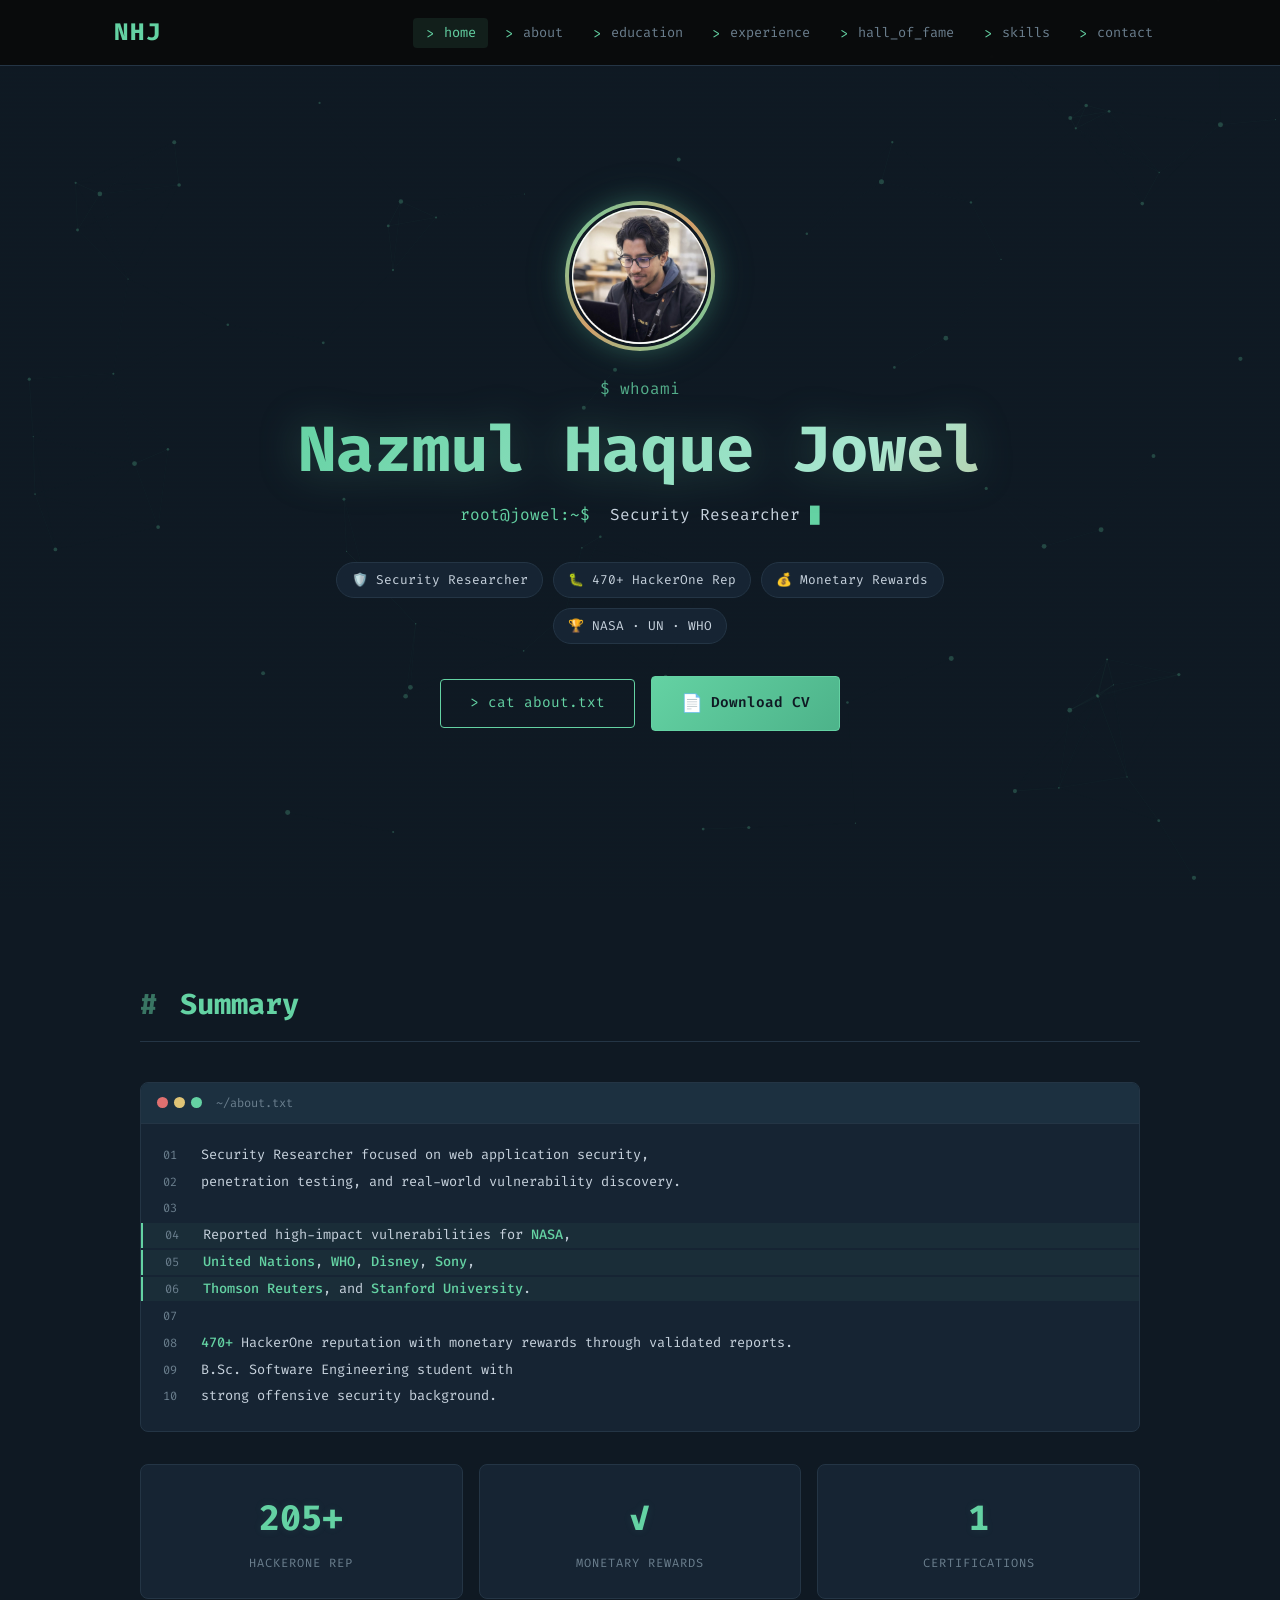
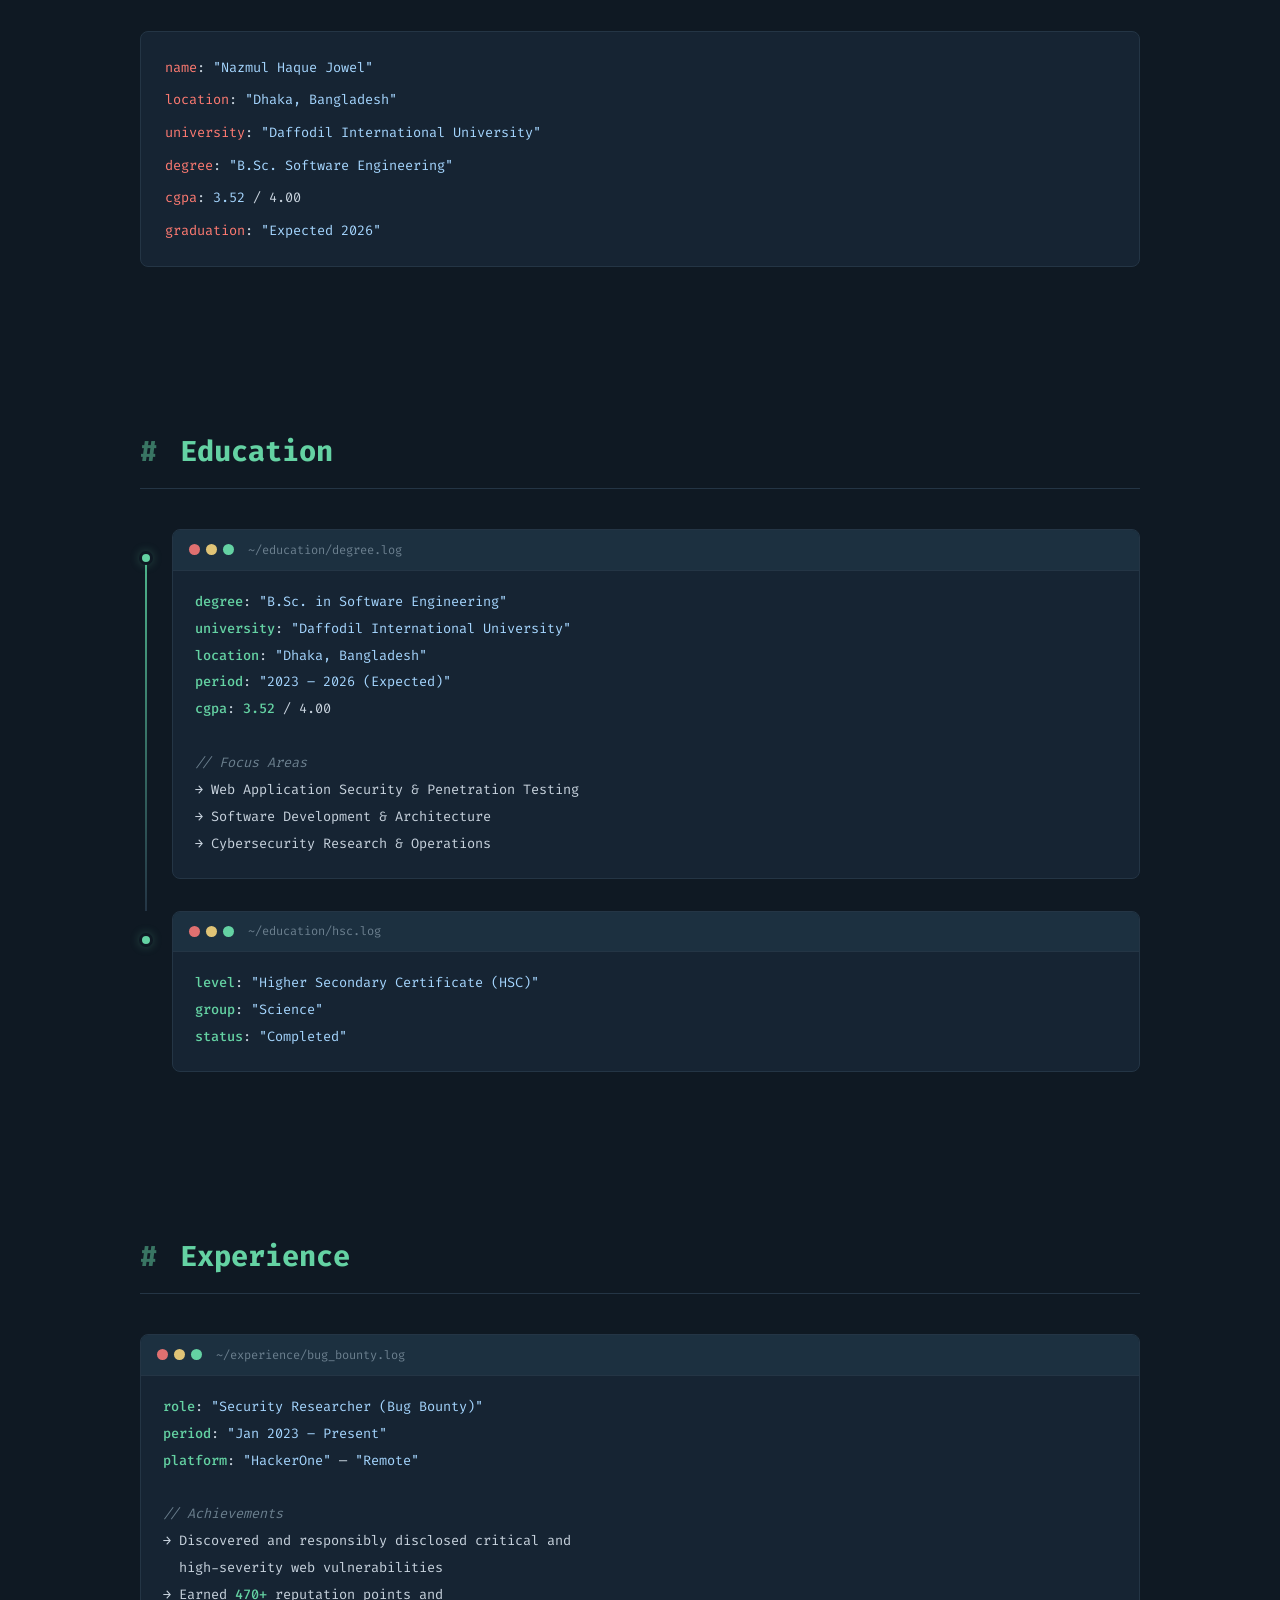
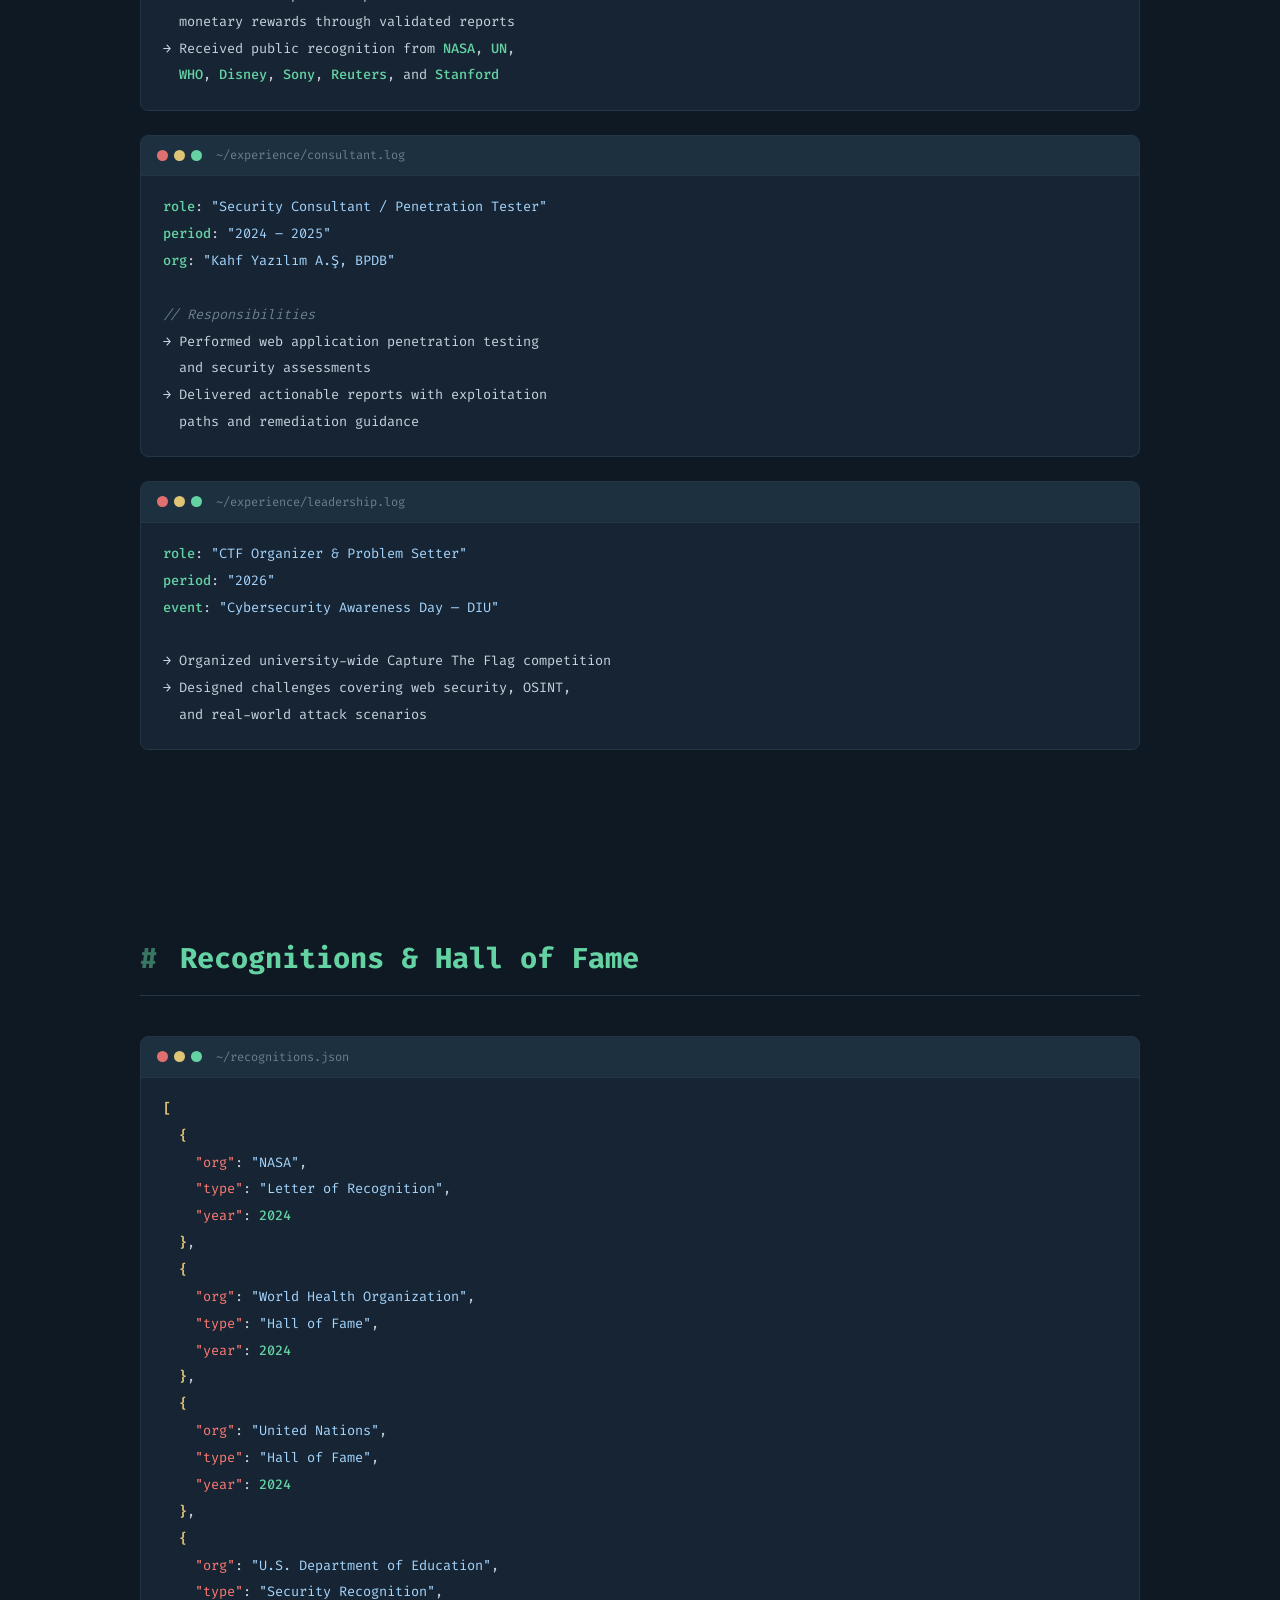
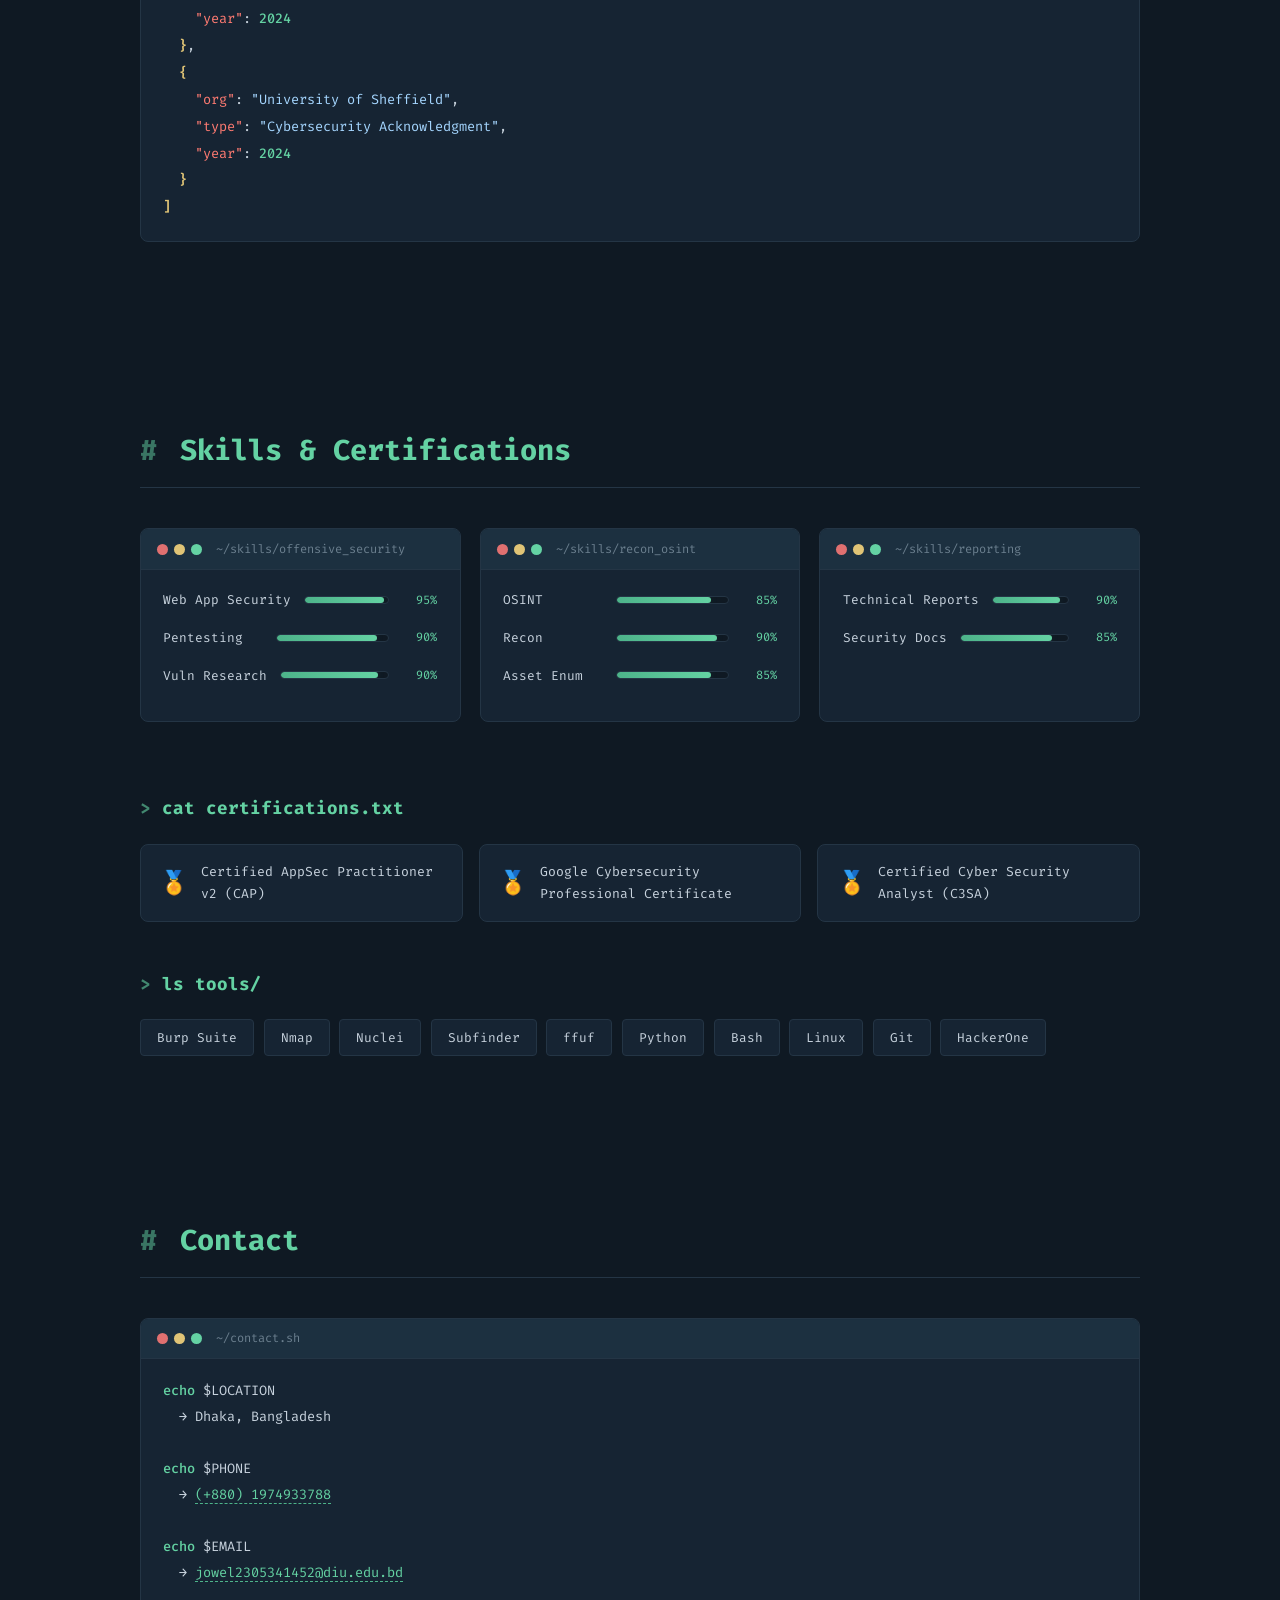
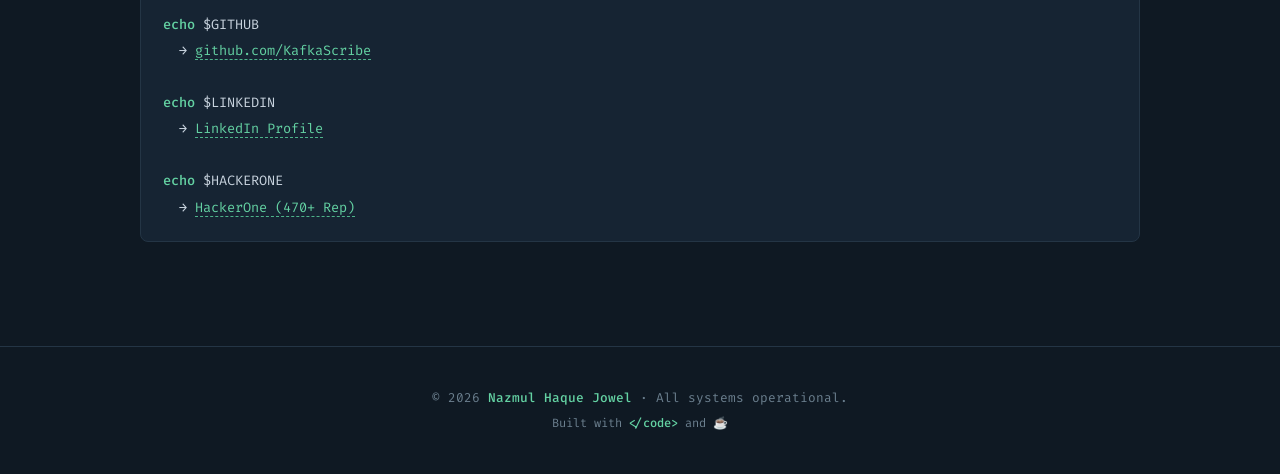
==== commit e1fcc309: "Add circular profile photo to hero section" ====
--- a/index.html
+++ b/index.html
@@ -44,6 +44,9 @@
     <!-- Hero Section -->
     <section id="home" class="hero-section">
         <div class="hero-content">
+            <div class="profile-photo-wrapper">
+                <img src="assets/profile.jpg" alt="Nazmul Haque Jowel" class="profile-photo">
+            </div>
             <p class="hero-prefix">$ whoami</p>
             <h1 class="glitch-text" data-text="Nazmul Haque Jowel">Nazmul Haque Jowel</h1>
             <div class="typed-container">
--- a/styles.css
+++ b/styles.css
@@ -241,6 +241,43 @@
     max-width: 700px;
 }
 
+/* --- Profile Photo --- */
+.profile-photo-wrapper {
+    width: 150px;
+    height: 150px;
+    margin: 0 auto 1.5rem;
+    position: relative;
+    border-radius: 50%;
+    padding: 4px;
+    background: linear-gradient(135deg, var(--green), var(--cyan), var(--green));
+    box-shadow: 0 0 25px var(--green-glow-strong), 0 0 50px var(--green-glow);
+    animation: photo-glow 4s ease-in-out infinite alternate;
+}
+
+@keyframes photo-glow {
+    0% {
+        box-shadow: 0 0 20px var(--green-glow-strong), 0 0 40px var(--green-glow);
+    }
+
+    100% {
+        box-shadow: 0 0 30px var(--green-glow-strong), 0 0 60px var(--green-glow);
+    }
+}
+
+.profile-photo {
+    width: 100%;
+    height: 100%;
+    border-radius: 50%;
+    object-fit: cover;
+    display: block;
+    border: 3px solid var(--bg);
+}
+
+.profile-photo-wrapper:hover {
+    transform: scale(1.05);
+    transition: transform 0.3s ease;
+}
+
 .hero-prefix {
     color: var(--green);
     font-size: 1rem;
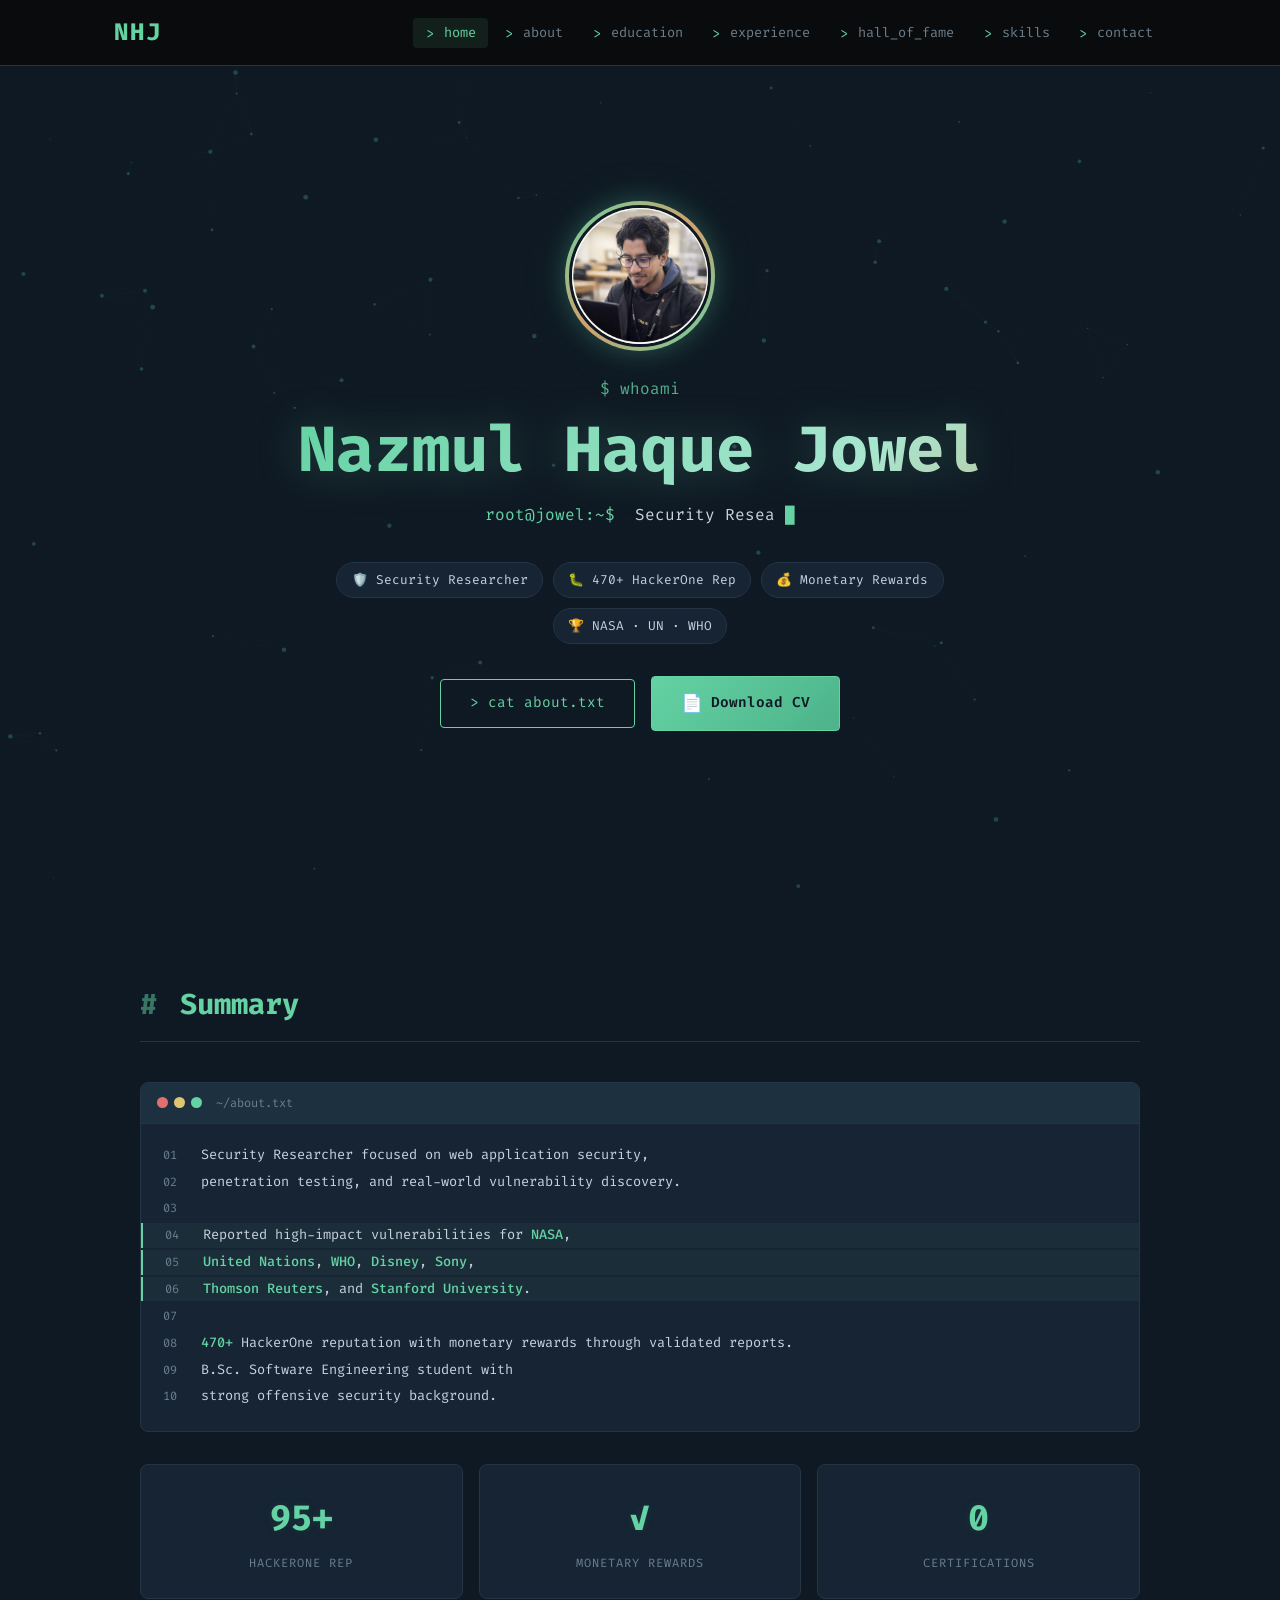
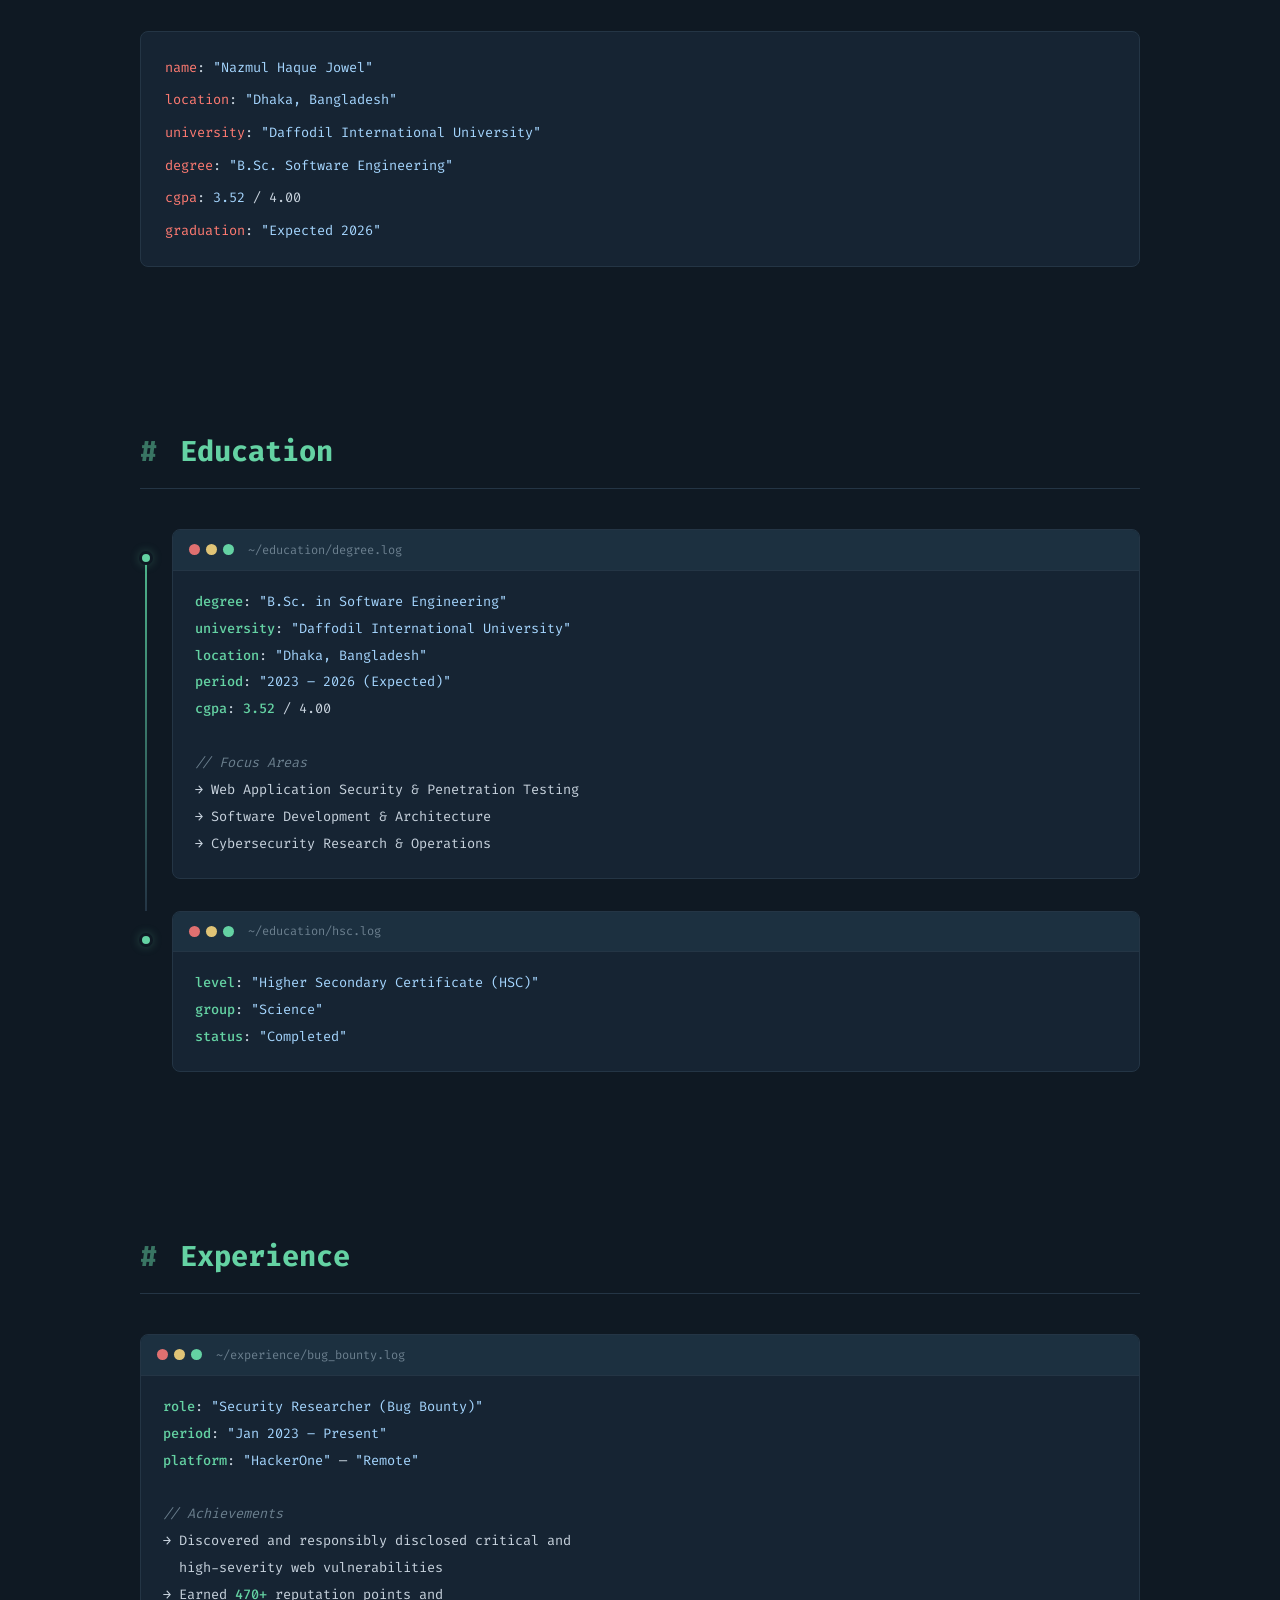
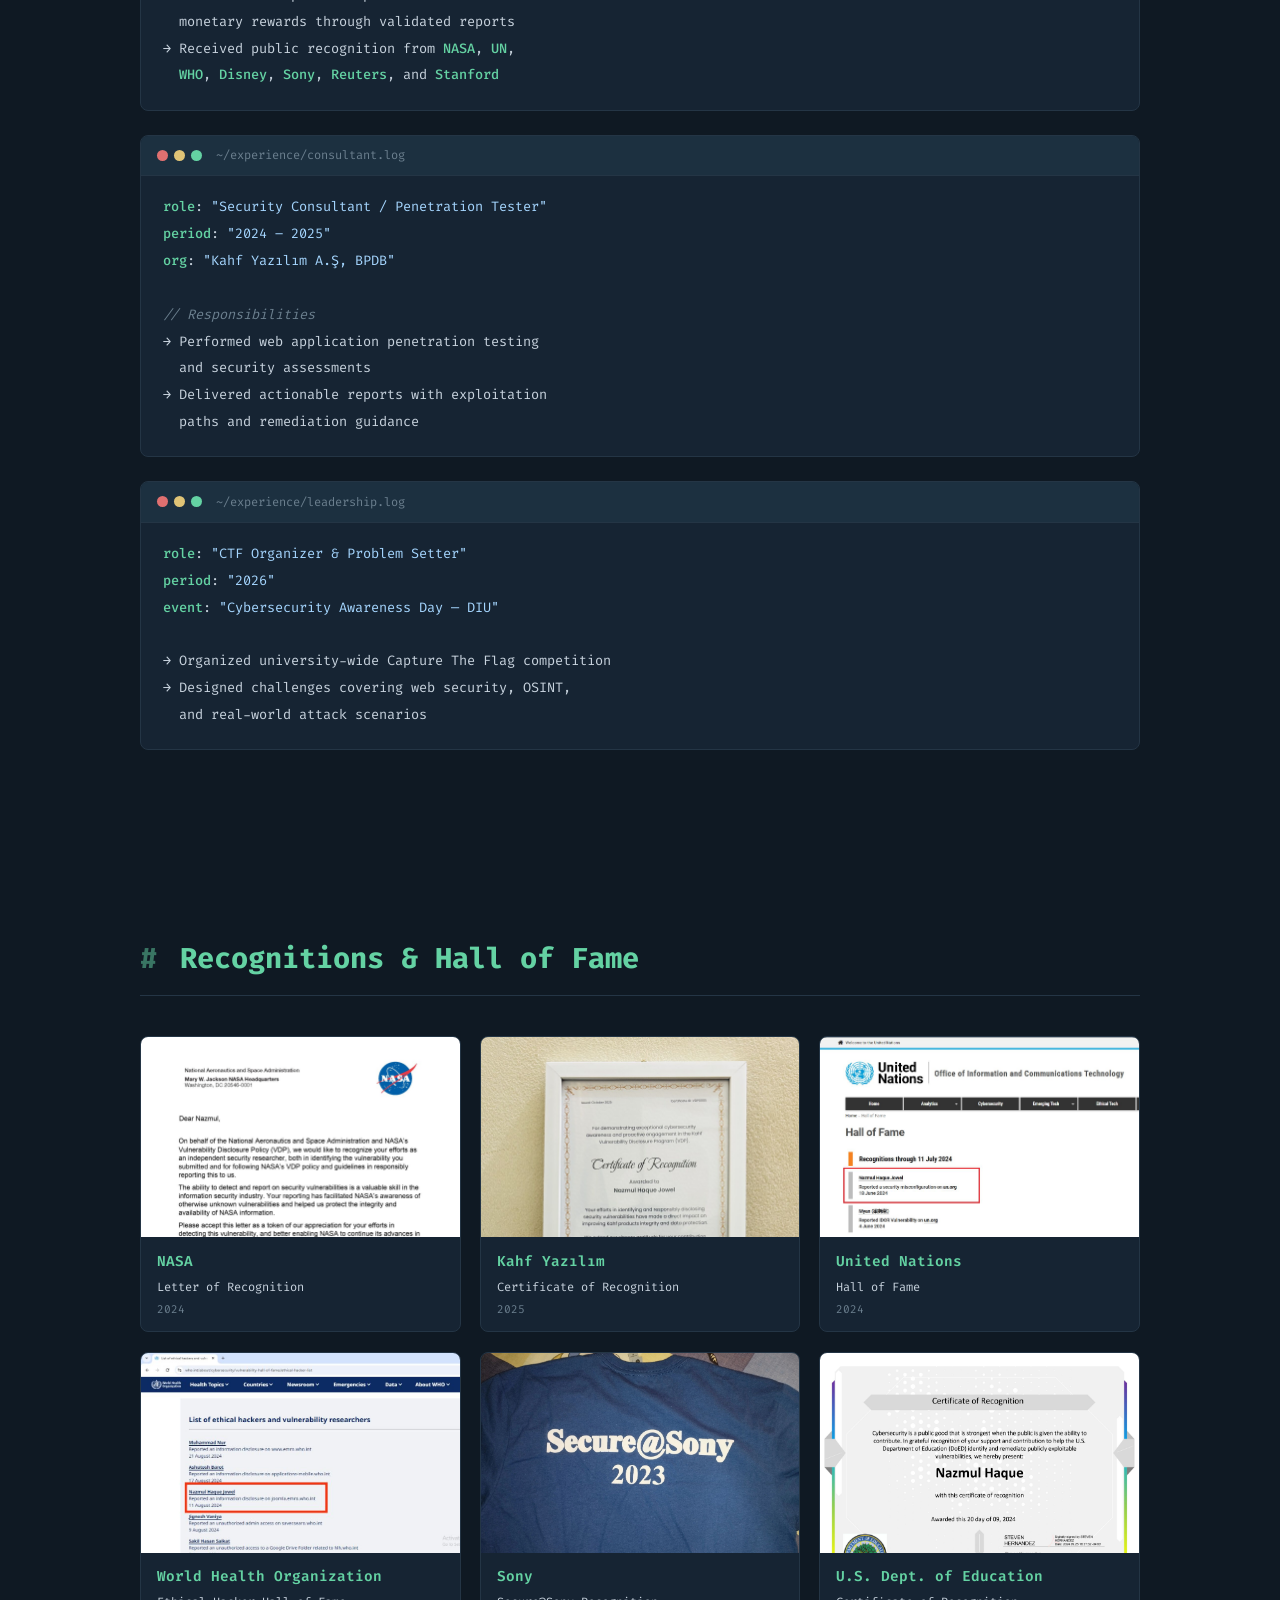
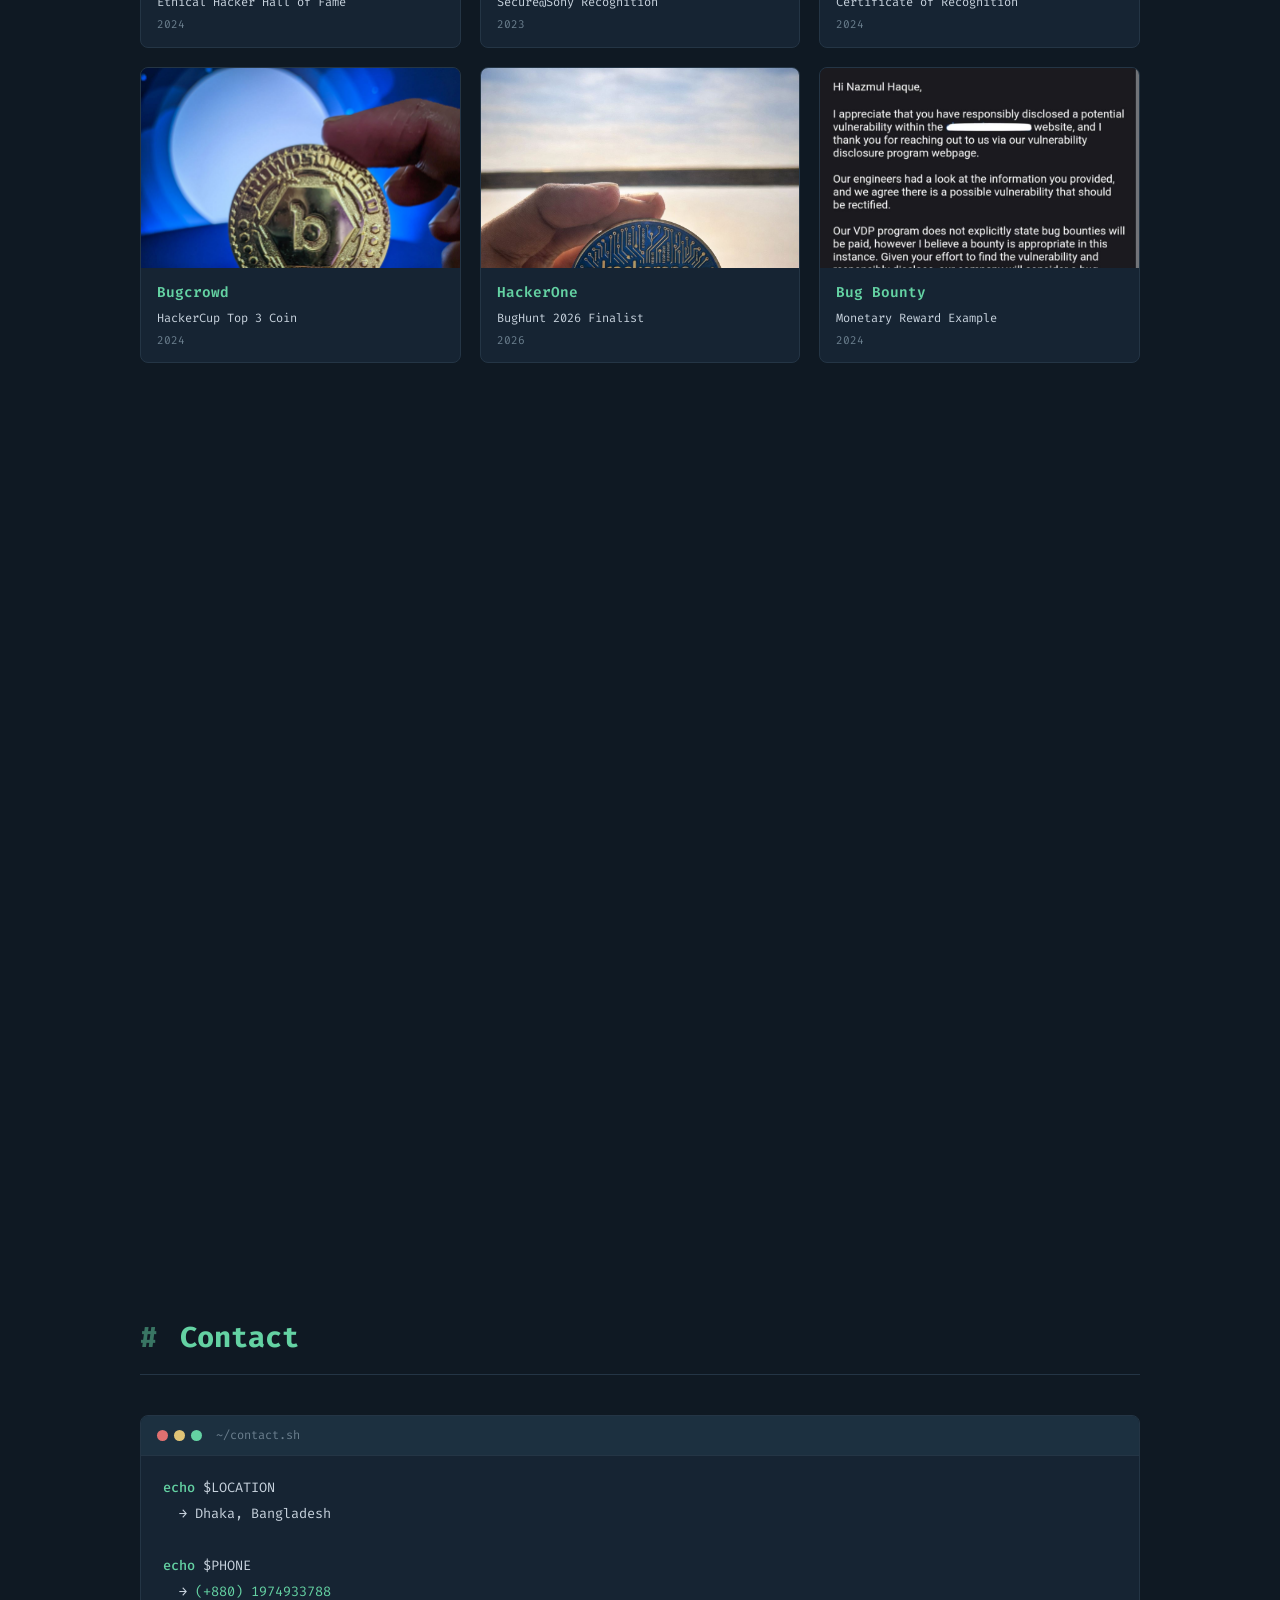
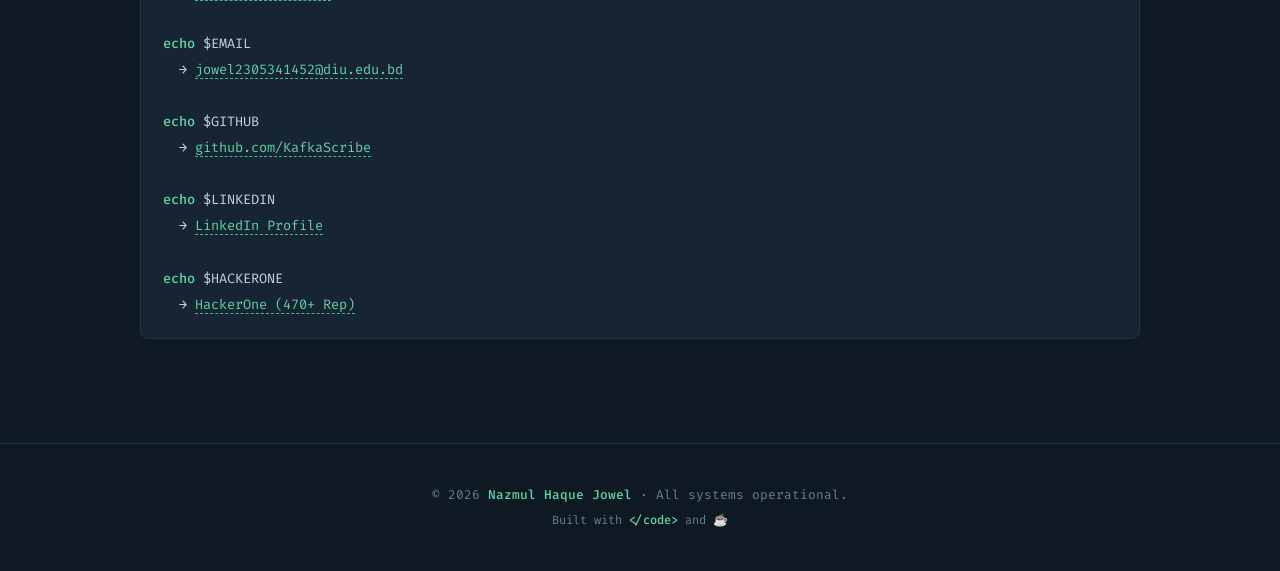
==== commit 3f460a98: "Add achievement gallery with 9 screenshot cards, lightbox popup, and hover effects" ====
--- a/index.html
+++ b/index.html
@@ -309,66 +309,143 @@
         <div class="section-inner">
             <h2 class="section-title"><span class="prompt">#</span> Recognitions & Hall of Fame</h2>
 
-            <div class="terminal-window">
-                <div class="terminal-header">
-                    <span class="dot red"></span>
-                    <span class="dot yellow"></span>
-                    <span class="dot green"></span>
-                    <span class="terminal-title">~/recognitions.json</span>
-                </div>
-                <div class="terminal-body">
-                    <p class="terminal-line"><span class="bracket">[</span></p>
-                    <div class="recognition-entry">
-                        <p class="terminal-line">&nbsp; <span class="bracket">{</span></p>
-                        <p class="terminal-line">&nbsp;&nbsp;&nbsp; <span class="info-key">"org"</span>: <span
-                                class="string-val">"NASA"</span>,</p>
-                        <p class="terminal-line">&nbsp;&nbsp;&nbsp; <span class="info-key">"type"</span>: <span
-                                class="string-val">"Letter of Recognition"</span>,</p>
-                        <p class="terminal-line">&nbsp;&nbsp;&nbsp; <span class="info-key">"year"</span>: <span
-                                class="accent">2024</span></p>
-                        <p class="terminal-line">&nbsp; <span class="bracket">}</span>,</p>
-                    </div>
-                    <div class="recognition-entry">
-                        <p class="terminal-line">&nbsp; <span class="bracket">{</span></p>
-                        <p class="terminal-line">&nbsp;&nbsp;&nbsp; <span class="info-key">"org"</span>: <span
-                                class="string-val">"World Health Organization"</span>,</p>
-                        <p class="terminal-line">&nbsp;&nbsp;&nbsp; <span class="info-key">"type"</span>: <span
-                                class="string-val">"Hall of Fame"</span>,</p>
-                        <p class="terminal-line">&nbsp;&nbsp;&nbsp; <span class="info-key">"year"</span>: <span
-                                class="accent">2024</span></p>
-                        <p class="terminal-line">&nbsp; <span class="bracket">}</span>,</p>
-                    </div>
-                    <div class="recognition-entry">
-                        <p class="terminal-line">&nbsp; <span class="bracket">{</span></p>
-                        <p class="terminal-line">&nbsp;&nbsp;&nbsp; <span class="info-key">"org"</span>: <span
-                                class="string-val">"United Nations"</span>,</p>
-                        <p class="terminal-line">&nbsp;&nbsp;&nbsp; <span class="info-key">"type"</span>: <span
-                                class="string-val">"Hall of Fame"</span>,</p>
-                        <p class="terminal-line">&nbsp;&nbsp;&nbsp; <span class="info-key">"year"</span>: <span
-                                class="accent">2024</span></p>
-                        <p class="terminal-line">&nbsp; <span class="bracket">}</span>,</p>
-                    </div>
-                    <div class="recognition-entry">
-                        <p class="terminal-line">&nbsp; <span class="bracket">{</span></p>
-                        <p class="terminal-line">&nbsp;&nbsp;&nbsp; <span class="info-key">"org"</span>: <span
-                                class="string-val">"U.S. Department of Education"</span>,</p>
-                        <p class="terminal-line">&nbsp;&nbsp;&nbsp; <span class="info-key">"type"</span>: <span
-                                class="string-val">"Security Recognition"</span>,</p>
-                        <p class="terminal-line">&nbsp;&nbsp;&nbsp; <span class="info-key">"year"</span>: <span
-                                class="accent">2024</span></p>
-                        <p class="terminal-line">&nbsp; <span class="bracket">}</span>,</p>
-                    </div>
-                    <div class="recognition-entry">
-                        <p class="terminal-line">&nbsp; <span class="bracket">{</span></p>
-                        <p class="terminal-line">&nbsp;&nbsp;&nbsp; <span class="info-key">"org"</span>: <span
-                                class="string-val">"University of Sheffield"</span>,</p>
-                        <p class="terminal-line">&nbsp;&nbsp;&nbsp; <span class="info-key">"type"</span>: <span
-                                class="string-val">"Cybersecurity Acknowledgment"</span>,</p>
-                        <p class="terminal-line">&nbsp;&nbsp;&nbsp; <span class="info-key">"year"</span>: <span
-                                class="accent">2024</span></p>
-                        <p class="terminal-line">&nbsp; <span class="bracket">}</span></p>
-                    </div>
-                    <p class="terminal-line"><span class="bracket">]</span></p>
+            <div class="achievement-gallery">
+                <!-- NASA -->
+                <div class="achievement-card" onclick="openLightbox('assets/Nasa-Recognition.jpg')">
+                    <div class="achievement-img-wrap">
+                        <img src="assets/Nasa-Recognition.jpg" alt="NASA Recognition Letter" loading="lazy">
+                        <div class="achievement-overlay">
+                            <span class="view-icon">🔍</span>
+                        </div>
+                    </div>
+                    <div class="achievement-info">
+                        <span class="achievement-org">NASA</span>
+                        <span class="achievement-type">Letter of Recognition</span>
+                        <span class="achievement-year">2024</span>
+                    </div>
+                </div>
+
+                <!-- Kahf -->
+                <div class="achievement-card" onclick="openLightbox('assets/Kahf-Guard-Pentest.jpg')">
+                    <div class="achievement-img-wrap">
+                        <img src="assets/Kahf-Guard-Pentest.jpg" alt="Kahf Certificate of Recognition" loading="lazy">
+                        <div class="achievement-overlay">
+                            <span class="view-icon">🔍</span>
+                        </div>
+                    </div>
+                    <div class="achievement-info">
+                        <span class="achievement-org">Kahf Yazılım</span>
+                        <span class="achievement-type">Certificate of Recognition</span>
+                        <span class="achievement-year">2025</span>
+                    </div>
+                </div>
+
+                <!-- UN -->
+                <div class="achievement-card" onclick="openLightbox('assets/UN-Recognition.jpg')">
+                    <div class="achievement-img-wrap">
+                        <img src="assets/UN-Recognition.jpg" alt="United Nations Hall of Fame" loading="lazy">
+                        <div class="achievement-overlay">
+                            <span class="view-icon">🔍</span>
+                        </div>
+                    </div>
+                    <div class="achievement-info">
+                        <span class="achievement-org">United Nations</span>
+                        <span class="achievement-type">Hall of Fame</span>
+                        <span class="achievement-year">2024</span>
+                    </div>
+                </div>
+
+                <!-- WHO -->
+                <div class="achievement-card" onclick="openLightbox('assets/WHO-Recognition.jpg')">
+                    <div class="achievement-img-wrap">
+                        <img src="assets/WHO-Recognition.jpg" alt="WHO Ethical Hacker List" loading="lazy">
+                        <div class="achievement-overlay">
+                            <span class="view-icon">🔍</span>
+                        </div>
+                    </div>
+                    <div class="achievement-info">
+                        <span class="achievement-org">World Health Organization</span>
+                        <span class="achievement-type">Ethical Hacker Hall of Fame</span>
+                        <span class="achievement-year">2024</span>
+                    </div>
+                </div>
+
+                <!-- Sony -->
+                <div class="achievement-card" onclick="openLightbox('assets/Sony-Recognition.jpg')">
+                    <div class="achievement-img-wrap">
+                        <img src="assets/Sony-Recognition.jpg" alt="Secure@Sony Recognition" loading="lazy">
+                        <div class="achievement-overlay">
+                            <span class="view-icon">🔍</span>
+                        </div>
+                    </div>
+                    <div class="achievement-info">
+                        <span class="achievement-org">Sony</span>
+                        <span class="achievement-type">Secure@Sony Recognition</span>
+                        <span class="achievement-year">2023</span>
+                    </div>
+                </div>
+
+                <!-- US DoE -->
+                <div class="achievement-card" onclick="openLightbox('assets/US-DoE-Recognition.jpg')">
+                    <div class="achievement-img-wrap">
+                        <img src="assets/US-DoE-Recognition.jpg" alt="U.S. Department of Education Certificate"
+                            loading="lazy">
+                        <div class="achievement-overlay">
+                            <span class="view-icon">🔍</span>
+                        </div>
+                    </div>
+                    <div class="achievement-info">
+                        <span class="achievement-org">U.S. Dept. of Education</span>
+                        <span class="achievement-type">Certificate of Recognition</span>
+                        <span class="achievement-year">2024</span>
+                    </div>
+                </div>
+
+                <!-- Bugcrowd -->
+                <div class="achievement-card" onclick="openLightbox('assets/Bugcrowd-HackerCup-Top3.jpg')">
+                    <div class="achievement-img-wrap">
+                        <img src="assets/Bugcrowd-HackerCup-Top3.jpg" alt="Bugcrowd HackerCup Top 3" loading="lazy">
+                        <div class="achievement-overlay">
+                            <span class="view-icon">🔍</span>
+                        </div>
+                    </div>
+                    <div class="achievement-info">
+                        <span class="achievement-org">Bugcrowd</span>
+                        <span class="achievement-type">HackerCup Top 3 Coin</span>
+                        <span class="achievement-year">2024</span>
+                    </div>
+                </div>
+
+                <!-- BugHunt 2026 -->
+                <div class="achievement-card" onclick="openLightbox('assets/Bughunt-2026-Finalist.jpg')">
+                    <div class="achievement-img-wrap">
+                        <img src="assets/Bughunt-2026-Finalist.jpg" alt="HackerOne BugHunt 2026 Finalist"
+                            loading="lazy">
+                        <div class="achievement-overlay">
+                            <span class="view-icon">🔍</span>
+                        </div>
+                    </div>
+                    <div class="achievement-info">
+                        <span class="achievement-org">HackerOne</span>
+                        <span class="achievement-type">BugHunt 2026 Finalist</span>
+                        <span class="achievement-year">2026</span>
+                    </div>
+                </div>
+
+                <!-- Monetary Reward -->
+                <div class="achievement-card" onclick="openLightbox('assets/One-Example-Of-Monetary-Reward.jpg')">
+                    <div class="achievement-img-wrap">
+                        <img src="assets/One-Example-Of-Monetary-Reward.jpg" alt="Bug Bounty Monetary Reward"
+                            loading="lazy">
+                        <div class="achievement-overlay">
+                            <span class="view-icon">🔍</span>
+                        </div>
+                    </div>
+                    <div class="achievement-info">
+                        <span class="achievement-org">Bug Bounty</span>
+                        <span class="achievement-type">Monetary Reward Example</span>
+                        <span class="achievement-year">2024</span>
+                    </div>
                 </div>
             </div>
         </div>
@@ -574,6 +651,12 @@
         <p class="footer-sub">Built with <span class="accent">&lt;/code&gt;</span> and ☕</p>
     </footer>
 
+    <!-- Lightbox Overlay -->
+    <div id="lightbox" class="lightbox-overlay" onclick="closeLightbox()">
+        <span class="lightbox-close">&times;</span>
+        <img id="lightbox-img" class="lightbox-img" alt="Achievement Screenshot">
+    </div>
+
     <script src="script.js"></script>
 </body>
 
--- a/styles.css
+++ b/styles.css
@@ -687,15 +687,128 @@
     color: var(--text);
 }
 
-/* --- Recognitions --- */
-.recognition-entry {
-    transition: all 0.2s ease;
-    border-radius: 4px;
-    margin: 0.1rem 0;
-}
-
-.recognition-entry:hover {
-    background: var(--green-glow);
+/* --- Achievement Gallery --- */
+.achievement-gallery {
+    display: grid;
+    grid-template-columns: repeat(3, 1fr);
+    gap: 1.2rem;
+}
+
+.achievement-card {
+    background: var(--bg-panel);
+    border: 1px solid var(--border);
+    border-radius: 8px;
+    overflow: hidden;
+    cursor: pointer;
+    transition: all 0.3s ease;
+}
+
+.achievement-card:hover {
+    border-color: var(--green-dim);
+    box-shadow: 0 0 20px var(--green-glow);
+    transform: translateY(-4px);
+}
+
+.achievement-img-wrap {
+    position: relative;
+    width: 100%;
+    height: 200px;
+    overflow: hidden;
+}
+
+.achievement-img-wrap img {
+    width: 100%;
+    height: 100%;
+    object-fit: cover;
+    object-position: top;
+    transition: transform 0.4s ease;
+}
+
+.achievement-card:hover .achievement-img-wrap img {
+    transform: scale(1.05);
+}
+
+.achievement-overlay {
+    position: absolute;
+    inset: 0;
+    background: rgba(15, 25, 35, 0.6);
+    display: flex;
+    align-items: center;
+    justify-content: center;
+    opacity: 0;
+    transition: opacity 0.3s ease;
+}
+
+.achievement-card:hover .achievement-overlay {
+    opacity: 1;
+}
+
+.view-icon {
+    font-size: 2rem;
+    filter: drop-shadow(0 0 8px var(--green-glow-strong));
+}
+
+.achievement-info {
+    padding: 0.8rem 1rem;
+    display: flex;
+    flex-direction: column;
+    gap: 0.15rem;
+}
+
+.achievement-org {
+    font-size: 0.9rem;
+    font-weight: 600;
+    color: var(--green);
+}
+
+.achievement-type {
+    font-size: 0.75rem;
+    color: var(--text);
+}
+
+.achievement-year {
+    font-size: 0.7rem;
+    color: var(--text-dim);
+}
+
+/* --- Lightbox --- */
+.lightbox-overlay {
+    display: none;
+    position: fixed;
+    inset: 0;
+    z-index: 1000;
+    background: rgba(0, 0, 0, 0.9);
+    backdrop-filter: blur(8px);
+    align-items: center;
+    justify-content: center;
+    cursor: zoom-out;
+}
+
+.lightbox-overlay.active {
+    display: flex;
+}
+
+.lightbox-img {
+    max-width: 90%;
+    max-height: 90vh;
+    border-radius: 8px;
+    box-shadow: 0 0 40px rgba(100, 210, 163, 0.2);
+    object-fit: contain;
+}
+
+.lightbox-close {
+    position: absolute;
+    top: 1.5rem;
+    right: 2rem;
+    font-size: 2.5rem;
+    color: var(--text);
+    cursor: pointer;
+    transition: color 0.2s;
+    z-index: 1001;
+}
+
+.lightbox-close:hover {
+    color: var(--green);
 }
 
 .bracket {
@@ -908,4 +1021,14 @@
         font-size: 0.7rem;
         padding: 0.3rem 0.7rem;
     }
+
+    .achievement-gallery {
+        grid-template-columns: repeat(2, 1fr);
+    }
+}
+
+@media (max-width: 480px) {
+    .achievement-gallery {
+        grid-template-columns: 1fr;
+    }
 }
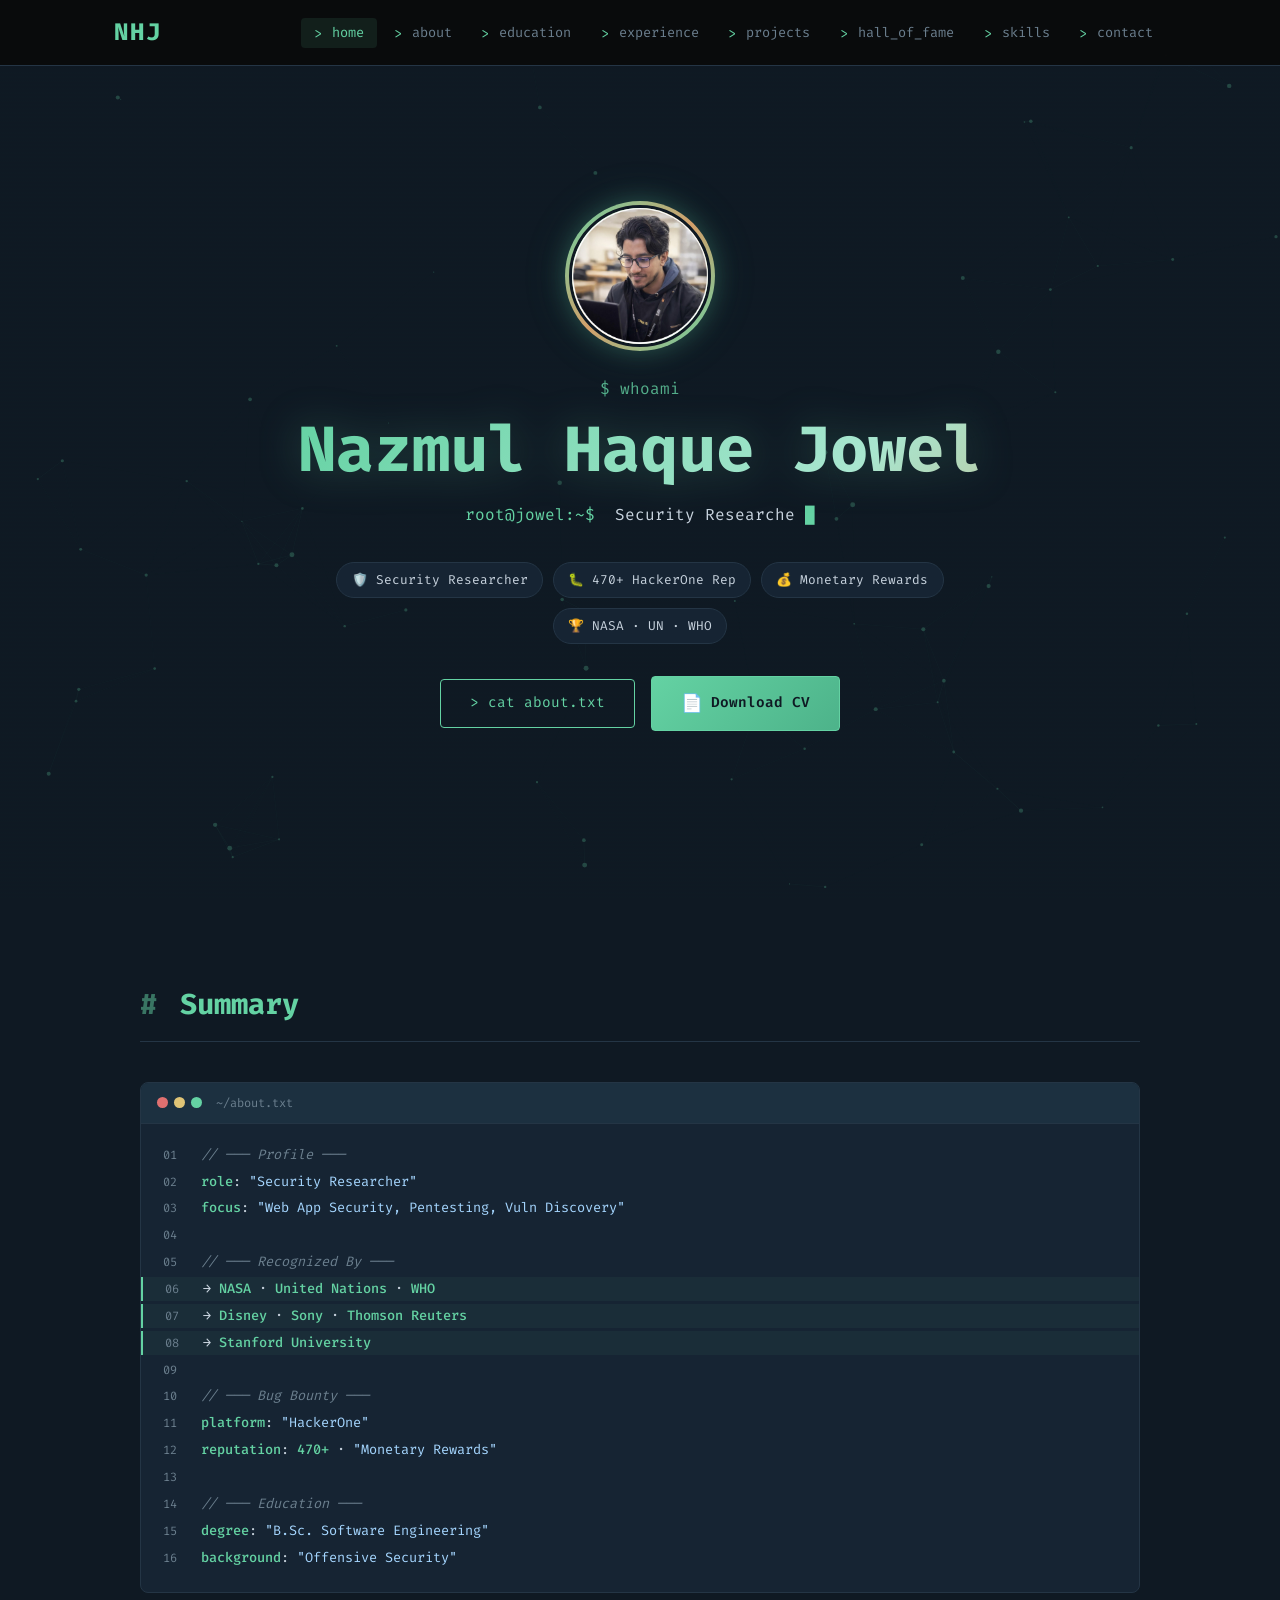
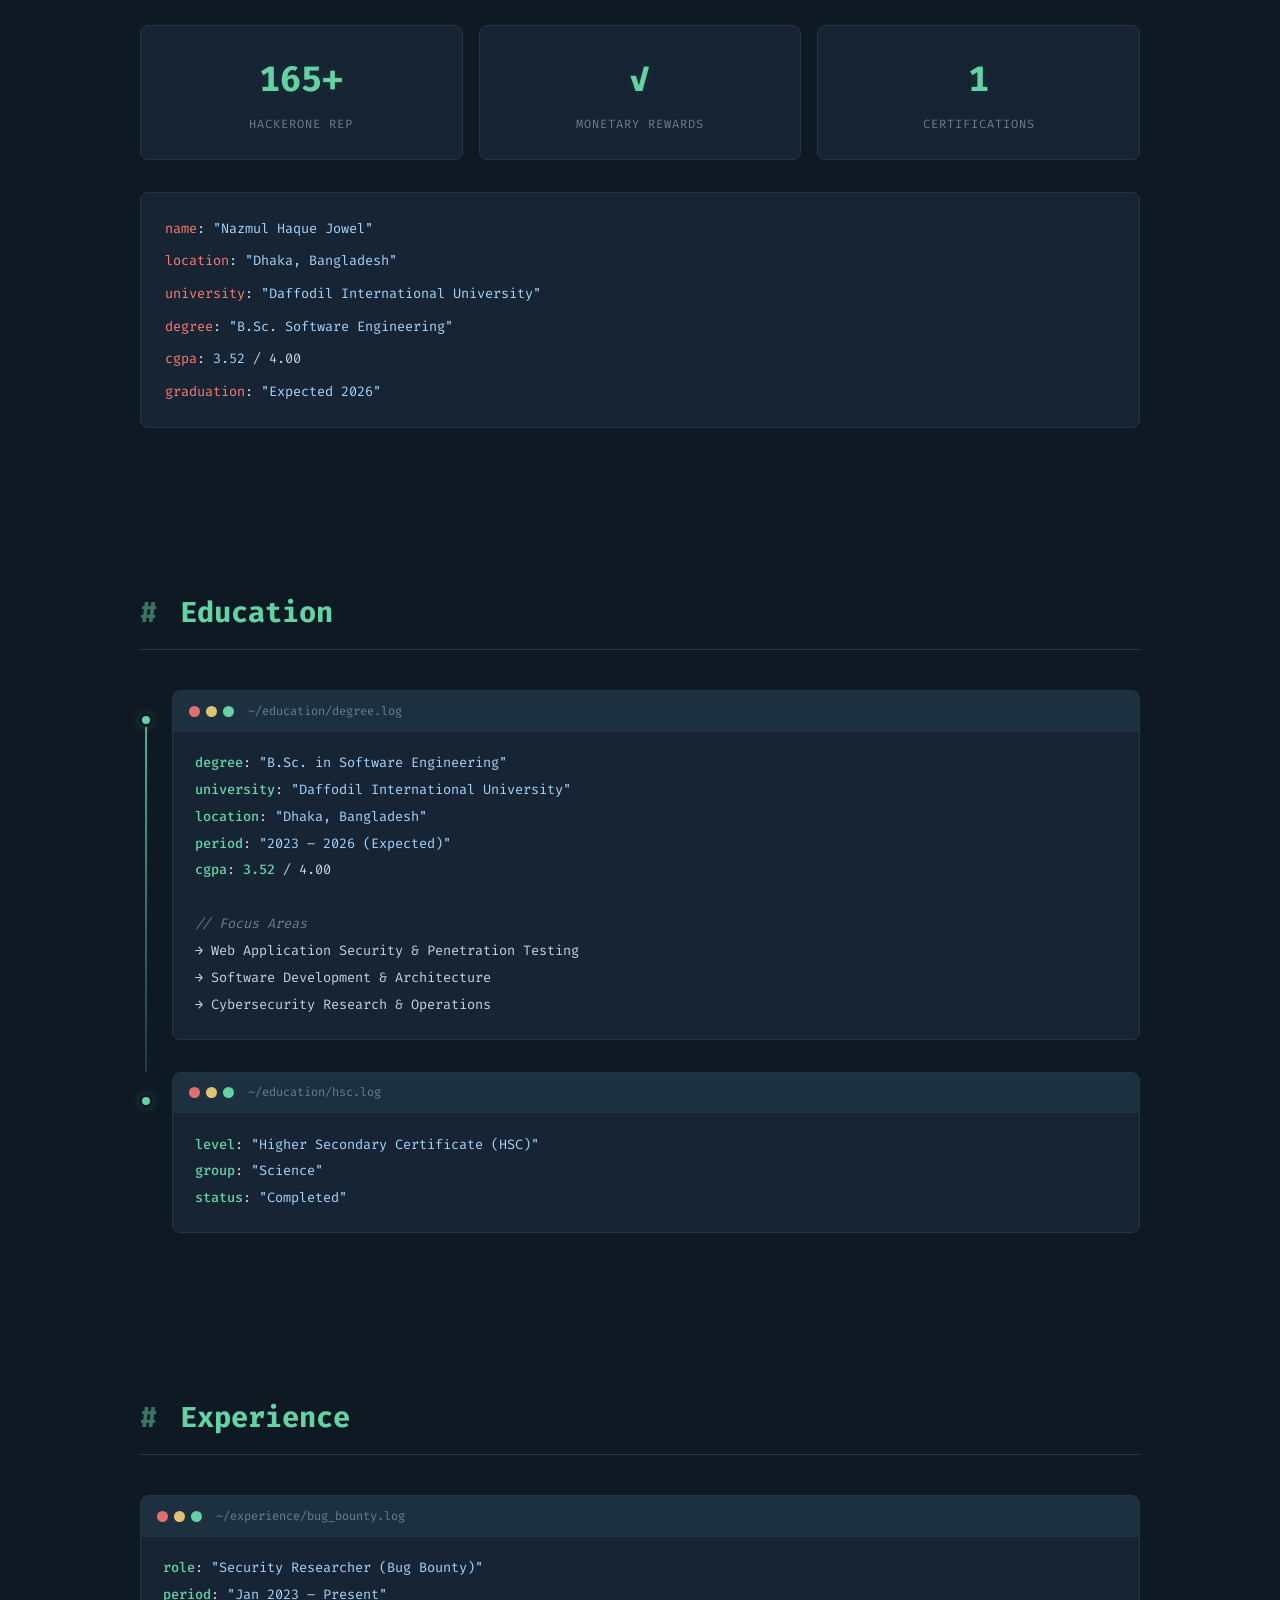
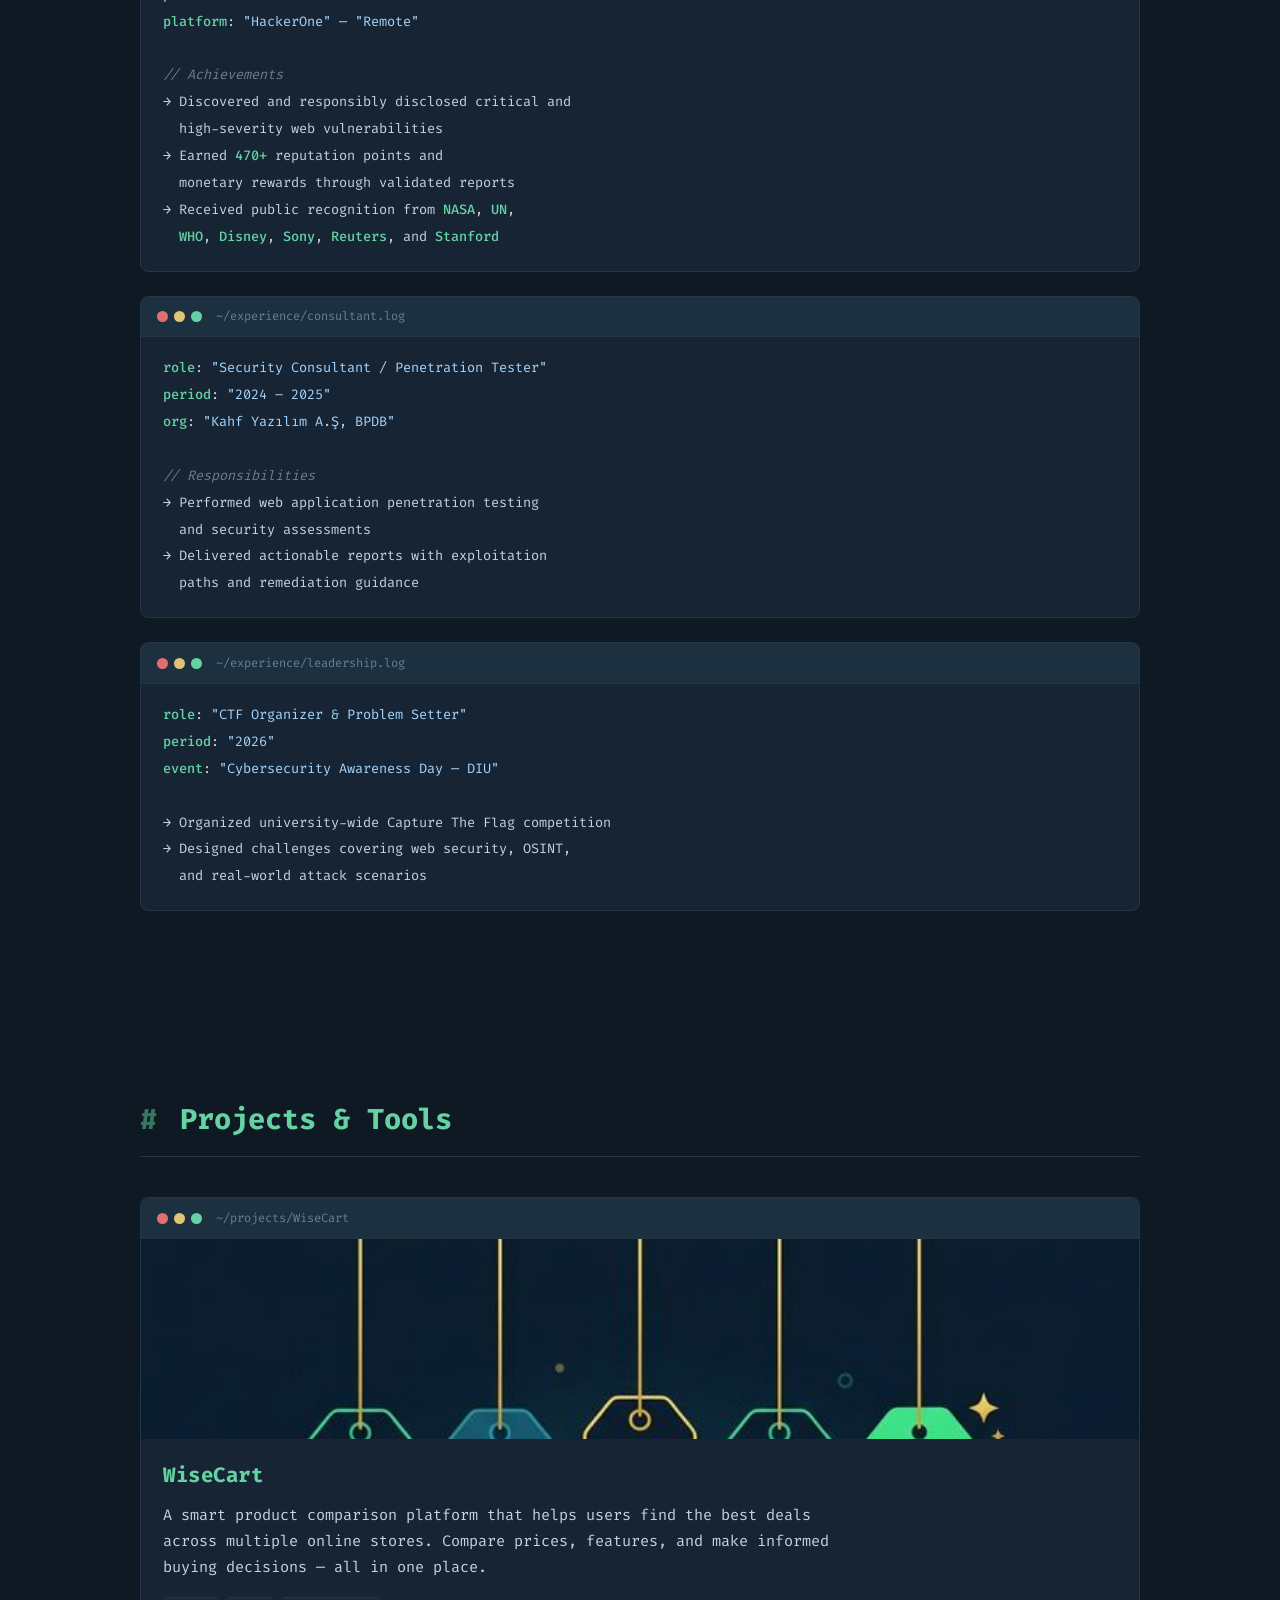
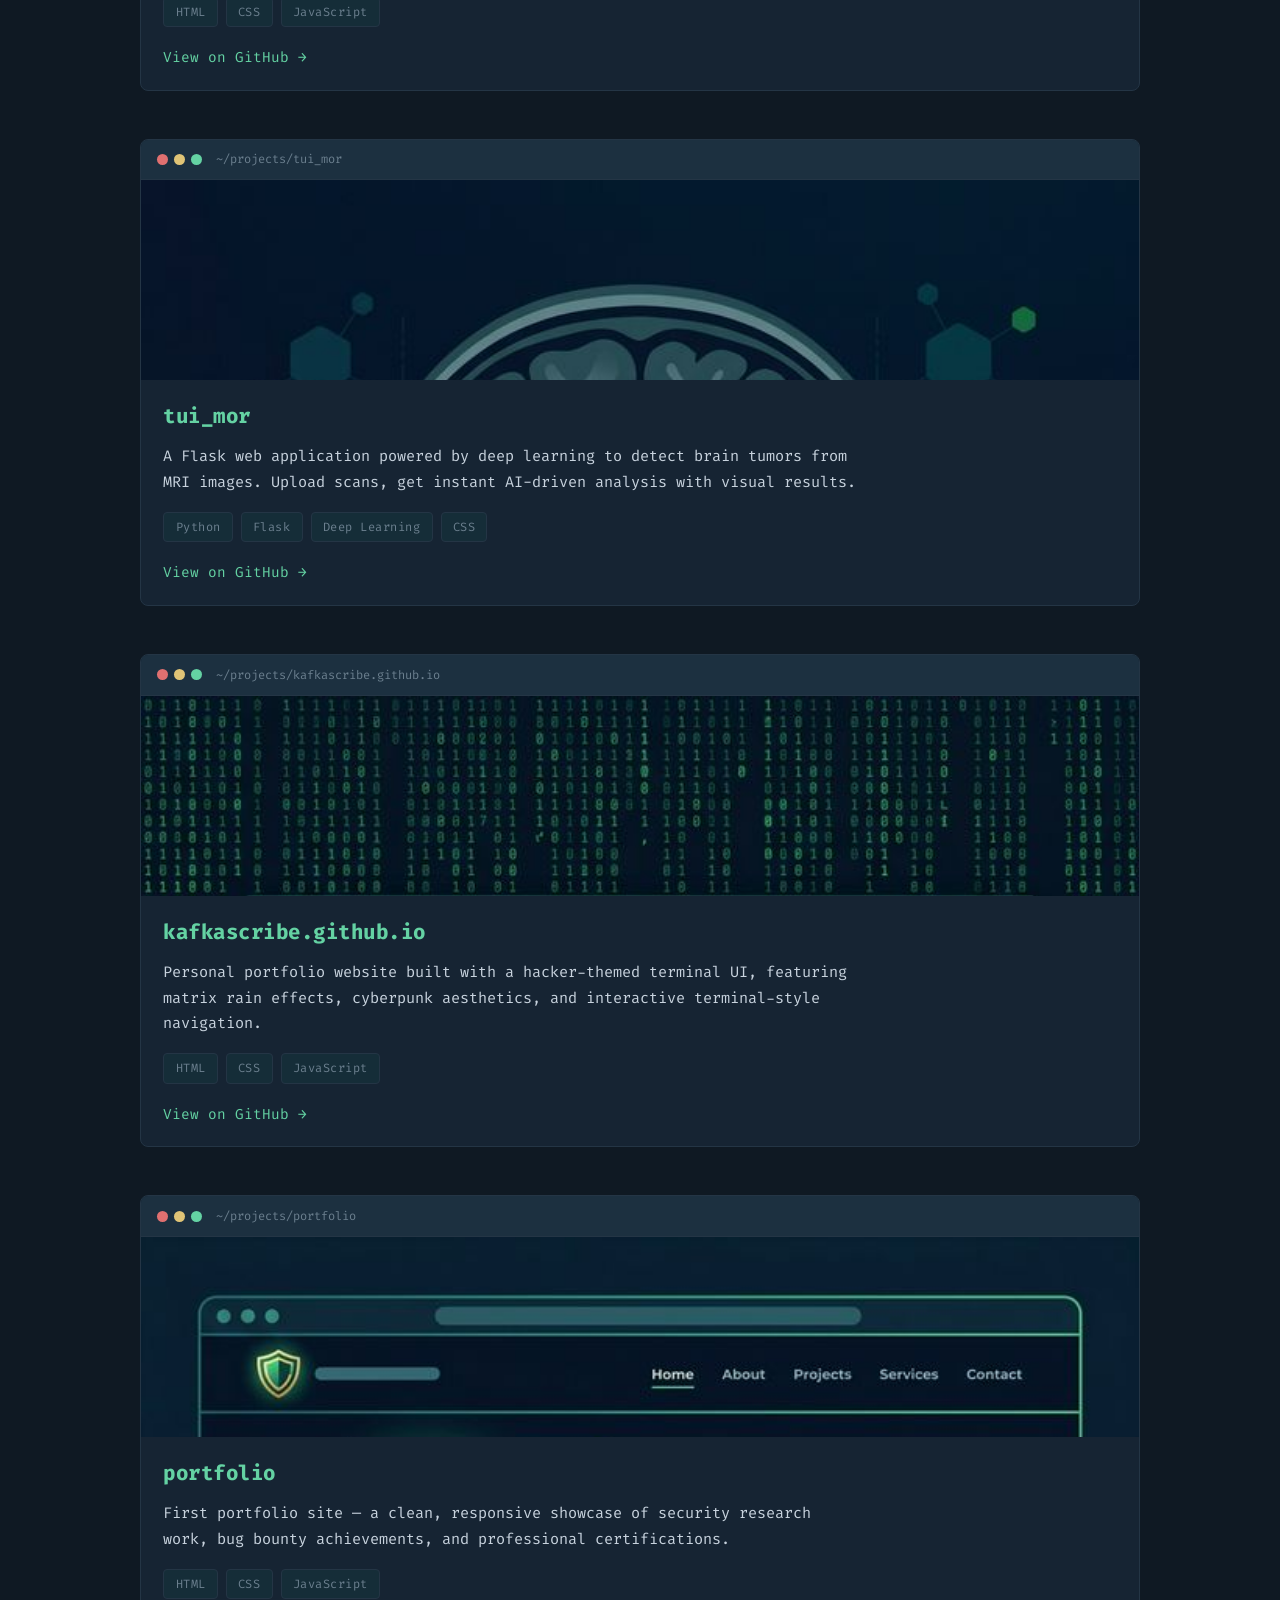
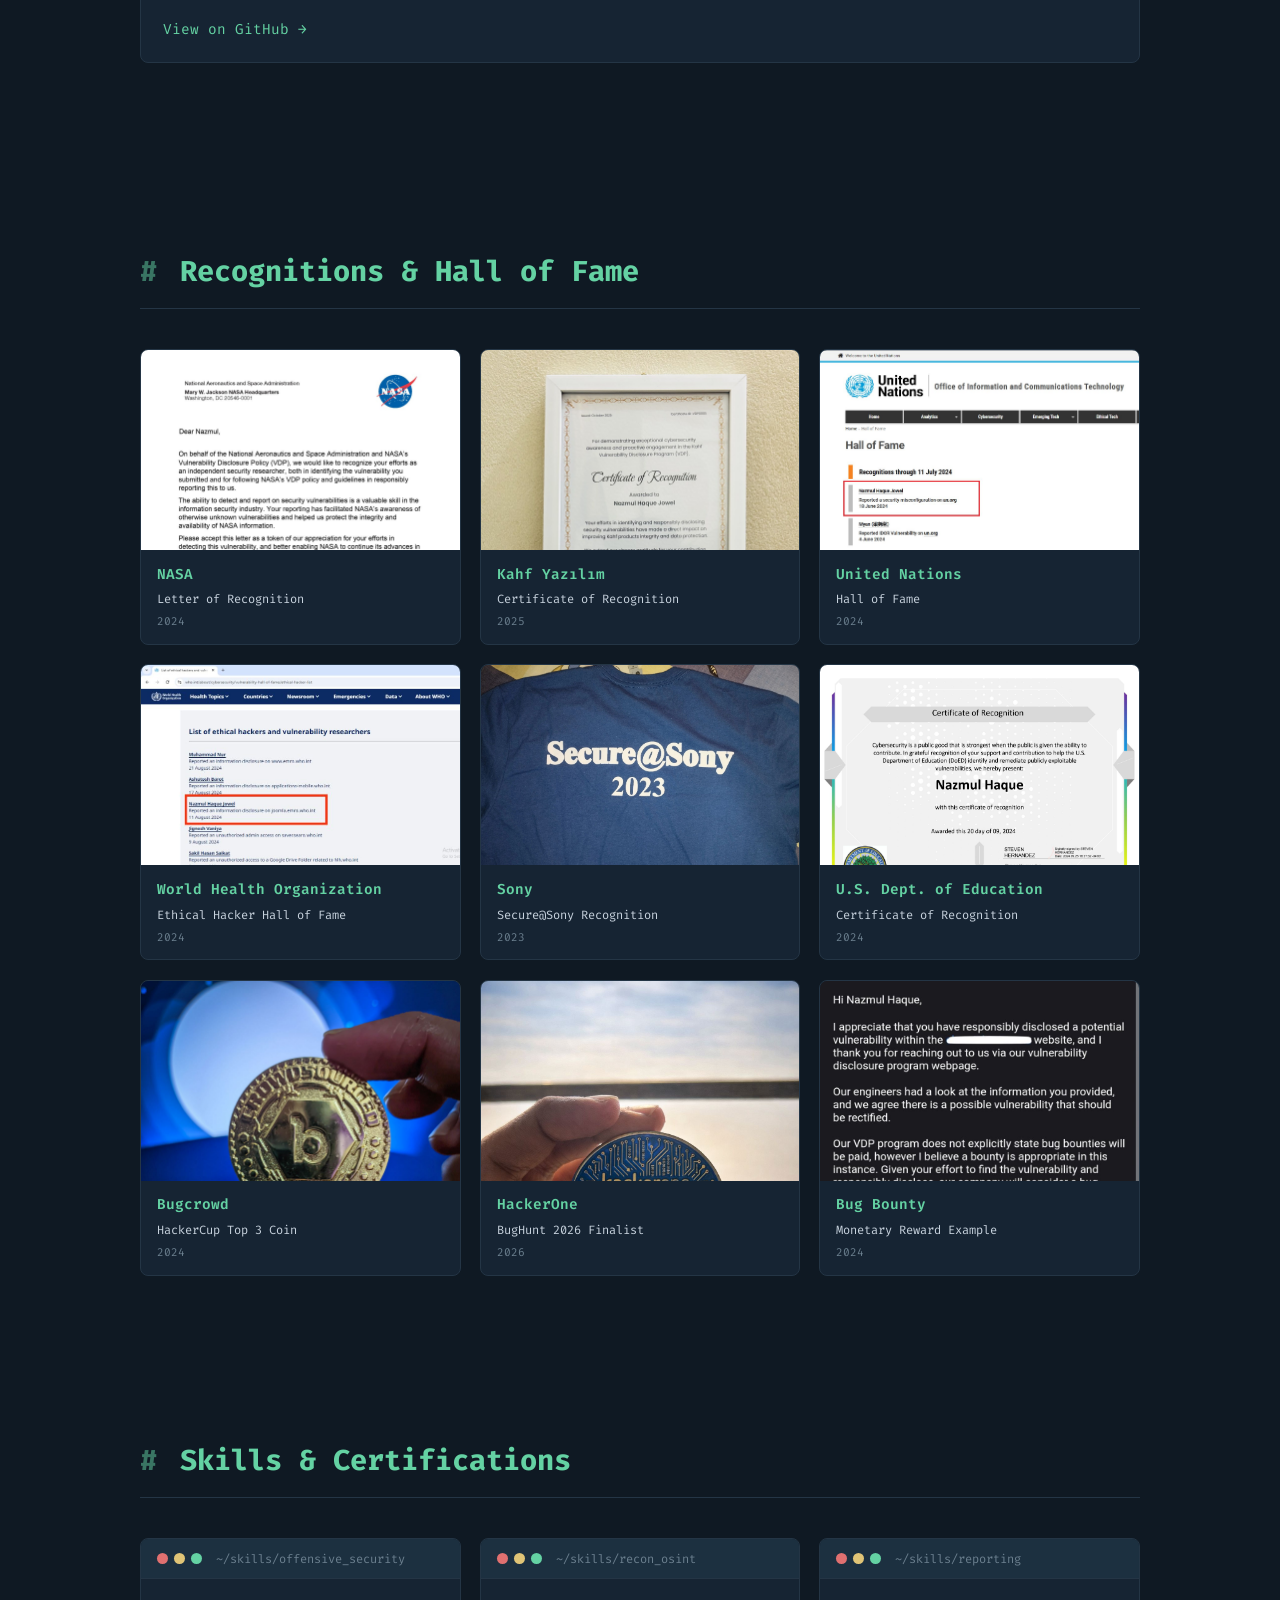
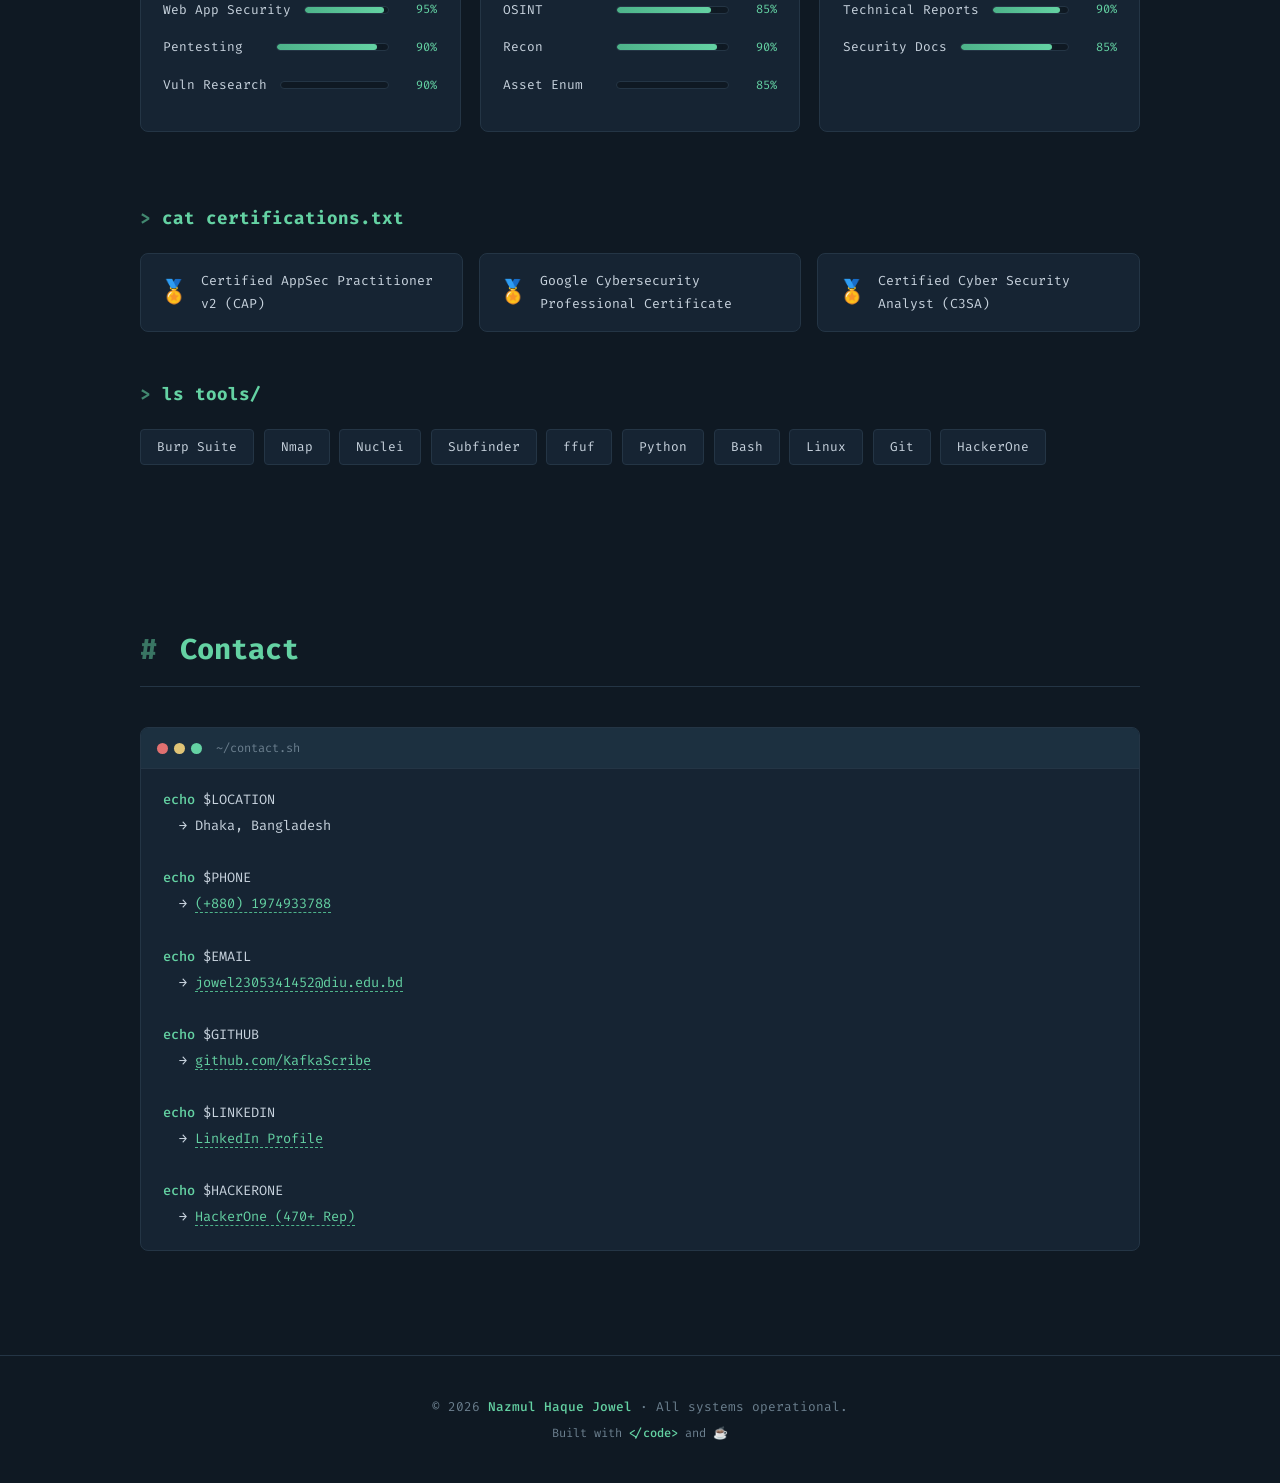
==== commit 39d9a27c: "Add projects section, assets, and styles Introduce a new Projects & Tools section to index.html (wit" ====
--- a/index.html
+++ b/index.html
@@ -31,6 +31,7 @@
                 <li><a href="#about" class="nav-cmd"><span class="prompt">&gt;</span> about</a></li>
                 <li><a href="#education" class="nav-cmd"><span class="prompt">&gt;</span> education</a></li>
                 <li><a href="#experience" class="nav-cmd"><span class="prompt">&gt;</span> experience</a></li>
+                <li><a href="#projects" class="nav-cmd"><span class="prompt">&gt;</span> projects</a></li>
                 <li><a href="#recognitions" class="nav-cmd"><span class="prompt">&gt;</span> hall_of_fame</a></li>
                 <li><a href="#skills" class="nav-cmd"><span class="prompt">&gt;</span> skills</a></li>
                 <li><a href="#contact" class="nav-cmd"><span class="prompt">&gt;</span> contact</a></li>
@@ -85,46 +86,67 @@
                 <div class="terminal-body">
                     <p class="terminal-line">
                         <span class="line-num">01</span>
-                        Security Researcher focused on web application security,
+                        <span class="line-comment">// ─── Profile ───</span>
                     </p>
                     <p class="terminal-line">
                         <span class="line-num">02</span>
-                        penetration testing, and real-world vulnerability discovery.
+                        <span class="accent">role</span>: <span class="string-val">"Security Researcher"</span>
                     </p>
                     <p class="terminal-line">
                         <span class="line-num">03</span>
+                        <span class="accent">focus</span>: <span class="string-val">"Web App Security, Pentesting, Vuln Discovery"</span>
+                    </p>
+                    <p class="terminal-line">
+                        <span class="line-num">04</span>
                         &nbsp;
                     </p>
-                    <p class="terminal-line highlight-line">
-                        <span class="line-num">04</span>
-                        Reported high-impact vulnerabilities for <span class="accent">NASA</span>,
-                    </p>
-                    <p class="terminal-line highlight-line">
+                    <p class="terminal-line">
                         <span class="line-num">05</span>
-                        <span class="accent">United Nations</span>, <span class="accent">WHO</span>, <span
-                            class="accent">Disney</span>, <span class="accent">Sony</span>,
+                        <span class="line-comment">// ─── Recognized By ───</span>
                     </p>
                     <p class="terminal-line highlight-line">
                         <span class="line-num">06</span>
-                        <span class="accent">Thomson Reuters</span>, and <span class="accent">Stanford
-                            University</span>.
-                    </p>
-                    <p class="terminal-line">
+                        → <span class="accent">NASA</span> · <span class="accent">United Nations</span> · <span class="accent">WHO</span>
+                    </p>
+                    <p class="terminal-line highlight-line">
                         <span class="line-num">07</span>
+                        → <span class="accent">Disney</span> · <span class="accent">Sony</span> · <span class="accent">Thomson Reuters</span>
+                    </p>
+                    <p class="terminal-line highlight-line">
+                        <span class="line-num">08</span>
+                        → <span class="accent">Stanford University</span>
+                    </p>
+                    <p class="terminal-line">
+                        <span class="line-num">09</span>
                         &nbsp;
                     </p>
                     <p class="terminal-line">
-                        <span class="line-num">08</span>
-                        <span class="accent">470+</span> HackerOne reputation with monetary
-                        rewards through validated reports.
-                    </p>
-                    <p class="terminal-line">
-                        <span class="line-num">09</span>
-                        B.Sc. Software Engineering student with
-                    </p>
-                    <p class="terminal-line">
                         <span class="line-num">10</span>
-                        strong offensive security background.
+                        <span class="line-comment">// ─── Bug Bounty ───</span>
+                    </p>
+                    <p class="terminal-line">
+                        <span class="line-num">11</span>
+                        <span class="accent">platform</span>: <span class="string-val">"HackerOne"</span>
+                    </p>
+                    <p class="terminal-line">
+                        <span class="line-num">12</span>
+                        <span class="accent">reputation</span>: <span class="accent">470+</span> · <span class="string-val">"Monetary Rewards"</span>
+                    </p>
+                    <p class="terminal-line">
+                        <span class="line-num">13</span>
+                        &nbsp;
+                    </p>
+                    <p class="terminal-line">
+                        <span class="line-num">14</span>
+                        <span class="line-comment">// ─── Education ───</span>
+                    </p>
+                    <p class="terminal-line">
+                        <span class="line-num">15</span>
+                        <span class="accent">degree</span>: <span class="string-val">"B.Sc. Software Engineering"</span>
+                    </p>
+                    <p class="terminal-line">
+                        <span class="line-num">16</span>
+                        <span class="accent">background</span>: <span class="string-val">"Offensive Security"</span>
                     </p>
                 </div>
             </div>
@@ -304,6 +326,112 @@
         </div>
     </section>
 
+    <!-- Projects Section -->
+    <section id="projects" class="section reveal-section">
+        <div class="section-inner">
+            <h2 class="section-title"><span class="prompt">#</span> Projects &amp; Tools</h2>
+
+            <div class="projects-list">
+                <!-- WiseCart -->
+                <div class="terminal-window project-entry">
+                    <div class="terminal-header">
+                        <span class="dot red"></span>
+                        <span class="dot yellow"></span>
+                        <span class="dot green"></span>
+                        <span class="terminal-title">~/projects/WiseCart</span>
+                    </div>
+                    <div class="achievement-img-wrap">
+                        <img src="assets/project-wisecart.png" alt="WiseCart" loading="lazy">
+                        <div class="achievement-overlay"><span class="view-icon">🔍</span></div>
+                    </div>
+                    <div class="terminal-body">
+                        <h3 class="project-name">WiseCart</h3>
+                        <p class="project-desc">A smart product comparison platform that helps users find the best deals across multiple online stores. Compare prices, features, and make informed buying decisions — all in one place.</p>
+                        <div class="project-tags">
+                            <span class="project-tag">HTML</span>
+                            <span class="project-tag">CSS</span>
+                            <span class="project-tag">JavaScript</span>
+                        </div>
+                        <a href="https://github.com/KafkaScribe/WiseCart" target="_blank" rel="noopener" class="project-link">View on GitHub →</a>
+                    </div>
+                </div>
+
+                <!-- tui_mor -->
+                <div class="terminal-window project-entry">
+                    <div class="terminal-header">
+                        <span class="dot red"></span>
+                        <span class="dot yellow"></span>
+                        <span class="dot green"></span>
+                        <span class="terminal-title">~/projects/tui_mor</span>
+                    </div>
+                    <div class="achievement-img-wrap">
+                        <img src="assets/project-tuimor.png" alt="tui_mor" loading="lazy">
+                        <div class="achievement-overlay"><span class="view-icon">🔍</span></div>
+                    </div>
+                    <div class="terminal-body">
+                        <h3 class="project-name">tui_mor</h3>
+                        <p class="project-desc">A Flask web application powered by deep learning to detect brain tumors from MRI images. Upload scans, get instant AI-driven analysis with visual results.</p>
+                        <div class="project-tags">
+                            <span class="project-tag">Python</span>
+                            <span class="project-tag">Flask</span>
+                            <span class="project-tag">Deep Learning</span>
+                            <span class="project-tag">CSS</span>
+                        </div>
+                        <a href="https://github.com/KafkaScribe/tui_mor" target="_blank" rel="noopener" class="project-link">View on GitHub →</a>
+                    </div>
+                </div>
+
+                <!-- Portfolio v2 -->
+                <div class="terminal-window project-entry">
+                    <div class="terminal-header">
+                        <span class="dot red"></span>
+                        <span class="dot yellow"></span>
+                        <span class="dot green"></span>
+                        <span class="terminal-title">~/projects/kafkascribe.github.io</span>
+                    </div>
+                    <div class="achievement-img-wrap">
+                        <img src="assets/project-portfolio-v2.png" alt="kafkascribe.github.io" loading="lazy">
+                        <div class="achievement-overlay"><span class="view-icon">🔍</span></div>
+                    </div>
+                    <div class="terminal-body">
+                        <h3 class="project-name">kafkascribe.github.io</h3>
+                        <p class="project-desc">Personal portfolio website built with a hacker-themed terminal UI, featuring matrix rain effects, cyberpunk aesthetics, and interactive terminal-style navigation.</p>
+                        <div class="project-tags">
+                            <span class="project-tag">HTML</span>
+                            <span class="project-tag">CSS</span>
+                            <span class="project-tag">JavaScript</span>
+                        </div>
+                        <a href="https://github.com/KafkaScribe/kafkascribe.github.io" target="_blank" rel="noopener" class="project-link">View on GitHub →</a>
+                    </div>
+                </div>
+
+                <!-- Portfolio v1 -->
+                <div class="terminal-window project-entry">
+                    <div class="terminal-header">
+                        <span class="dot red"></span>
+                        <span class="dot yellow"></span>
+                        <span class="dot green"></span>
+                        <span class="terminal-title">~/projects/portfolio</span>
+                    </div>
+                    <div class="achievement-img-wrap">
+                        <img src="assets/project-portfolio-v1.png" alt="portfolio" loading="lazy">
+                        <div class="achievement-overlay"><span class="view-icon">🔍</span></div>
+                    </div>
+                    <div class="terminal-body">
+                        <h3 class="project-name">portfolio</h3>
+                        <p class="project-desc">First portfolio site — a clean, responsive showcase of security research work, bug bounty achievements, and professional certifications.</p>
+                        <div class="project-tags">
+                            <span class="project-tag">HTML</span>
+                            <span class="project-tag">CSS</span>
+                            <span class="project-tag">JavaScript</span>
+                        </div>
+                        <a href="https://github.com/KafkaScribe/portfolio" target="_blank" rel="noopener" class="project-link">View on GitHub →</a>
+                    </div>
+                </div>
+            </div>
+        </div>
+    </section>
+
     <!-- Recognitions / Hall of Fame Section -->
     <section id="recognitions" class="section reveal-section">
         <div class="section-inner">
--- a/styles.css
+++ b/styles.css
@@ -641,15 +641,83 @@
     transform: translateY(-2px);
 }
 
-/* --- Projects Grid --- */
-.projects-grid {
-    display: grid;
-    grid-template-columns: repeat(auto-fit, minmax(280px, 1fr));
-    gap: 1.2rem;
-}
-
-.project-card .terminal-body {
-    min-height: 160px;
+/* --- Projects List --- */
+.projects-list {
+    display: flex;
+    flex-direction: column;
+    gap: 1.5rem;
+}
+
+.project-entry {
+    transition: transform 0.3s ease, box-shadow 0.3s ease;
+}
+
+.project-entry:hover {
+    transform: translateY(-3px);
+    box-shadow: 0 0 20px rgba(0, 255, 170, 0.08);
+}
+
+.project-name {
+    font-family: 'Share Tech Mono', 'Fira Code', monospace;
+    font-size: 1.3rem;
+    color: var(--green);
+    margin-bottom: 0.6rem;
+    letter-spacing: 0.5px;
+}
+
+.project-desc {
+    color: var(--text);
+    font-size: 0.95rem;
+    line-height: 1.7;
+    margin-bottom: 1rem;
+    max-width: 700px;
+}
+
+.project-tags {
+    display: flex;
+    flex-wrap: wrap;
+    gap: 0.5rem;
+    margin-bottom: 1rem;
+}
+
+.project-tag {
+    font-family: 'Share Tech Mono', 'Fira Code', monospace;
+    font-size: 0.75rem;
+    padding: 0.25rem 0.7rem;
+    border: 1px solid var(--border);
+    border-radius: 4px;
+    color: var(--text-dim);
+    background: rgba(0, 255, 170, 0.04);
+    letter-spacing: 0.5px;
+    transition: border-color 0.3s ease, color 0.3s ease;
+}
+
+.project-entry:hover .project-tag {
+    border-color: var(--green);
+    color: var(--green);
+}
+
+.project-link {
+    font-family: 'Share Tech Mono', 'Fira Code', monospace;
+    font-size: 0.9rem;
+    color: var(--green);
+    text-decoration: none;
+    display: inline-block;
+    transition: letter-spacing 0.3s ease, color 0.3s ease;
+}
+
+.project-link:hover {
+    letter-spacing: 1.5px;
+    color: var(--accent-gold);
+    text-decoration: none;
+}
+
+.project-entry:hover .achievement-overlay {
+    opacity: 1;
+}
+
+.project-entry:hover .achievement-img-wrap img {
+    transform: scale(1.05);
 }
 
 /* --- Certifications --- */
